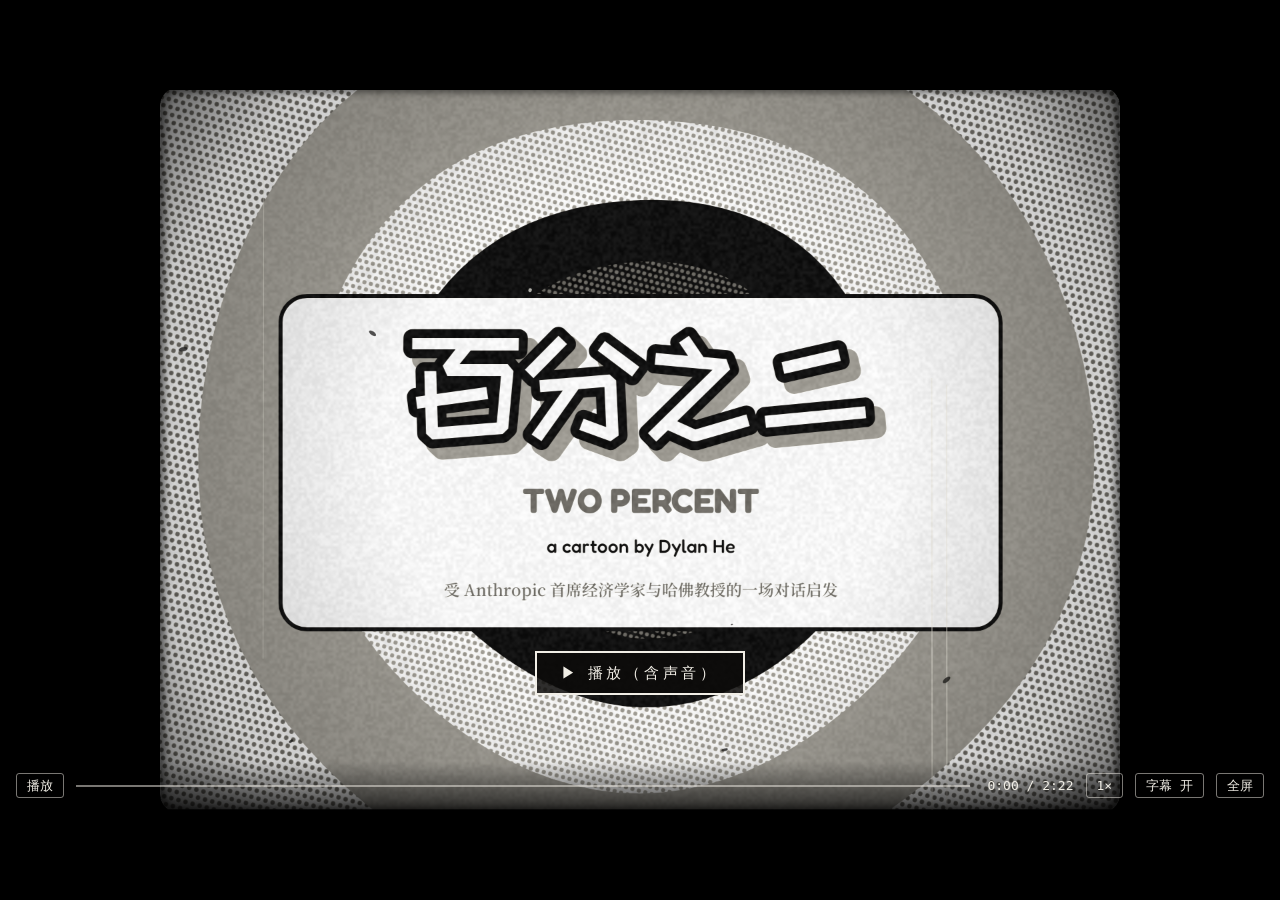
==== two-percent-v2/index.html @ e8a47649 "《百分之二》v2: larger subtitles (60px, heavy Song typeface) with multi-line wrapping for phones Co-Author" ====
<!doctype html>
<html lang="zh-CN">
<head>
<meta charset="utf-8">
<meta name="viewport" content="width=device-width, initial-scale=1">
<title>百分之二 · 初稿</title>
<link rel="preconnect" href="https://fonts.googleapis.com">
<link href="https://fonts.googleapis.com/css2?family=Fredoka:wght@500;700&family=ZCOOL+KuaiLe&family=Noto+Serif+SC:wght@600;900&display=swap" rel="stylesheet">
<style>
  :root { --ui:#F1EEE6; --ui-dim:rgba(241,238,230,.5); }
  html,body { margin:0; height:100%; background:#000; overflow:hidden; }
  body { display:flex; align-items:center; justify-content:center; font-family:"Fredoka",sans-serif; }
  #stage { position:relative; }
  canvas { display:block; width:100%; height:100%; }
  #bar { position:absolute; left:0; right:0; bottom:0; padding:12px 16px; display:flex; gap:12px; align-items:center;
         background:linear-gradient(transparent, rgba(0,0,0,.7)); color:var(--ui); font:13px/1 monospace; opacity:0; transition:opacity .3s; }
  #stage.ui #bar, #stage.paused #bar { opacity:1; }
  #bar button { background:none; border:1px solid var(--ui-dim); color:var(--ui); font:inherit; padding:5px 10px; cursor:pointer; border-radius:3px; }
  #seek { flex:1; position:relative; height:22px; cursor:pointer; }
  #seek .track { position:absolute; left:0; right:0; top:10px; height:2px; background:var(--ui-dim); }
  #seek .fill { position:absolute; left:0; top:10px; height:2px; background:var(--ui); }
  #time { min-width:92px; text-align:right; }
  #start { position:absolute; inset:0; display:flex; align-items:flex-end; justify-content:center; cursor:pointer; padding-bottom:9%; }
  #start span { color:#F1EEE6; border:2px solid #F1EEE6; padding:10px 24px; font-size:15px; letter-spacing:.25em; background:rgba(12,11,10,.85); }
  #start.hidden { display:none; }
  #src { position:absolute; left:50%; bottom:13%; transform:translateX(-50%); color:#F1EEE6; background:rgba(12,11,10,.85); border:1.5px solid #F1EEE6; padding:8px 18px; font:14px/1 monospace; letter-spacing:.1em; text-decoration:none; display:none; }
  #src.on { display:block; }
</style>
</head>
<body>
<div id="stage" class="paused">
  <canvas id="c" width="1920" height="1080"></canvas>
  <div id="start"><span>▶ 播放（含声音）</span></div>
  <a id="src" href="https://www.youtube.com/watch?v=BjT27aaM_FY" target="_blank" rel="noopener">▶ 看原访谈（YouTube）</a>
  <div id="bar">
    <button id="play">播放</button>
    <div id="seek"><div class="track"></div><div class="fill"></div></div>
    <span id="time">0:00 / 0:00</span>
    <button id="speed">1×</button>
    <button id="subs">字幕 开</button>
    <button id="fs">全屏</button>
  </div>
</div>
<script>
'use strict';
/* =====================================================================================
   《百分之二》Two Percent — 1930 年代橡皮管卡通风格 · 初稿
   出品：Dylan He

   画面、声音、字幕全部由代码实时生成（Canvas 2D + Web Audio），按时间 t 确定性绘制。
   旁白目前是字卡，配音（Eleven V3 · Brian）回来后再按真实时长对位。

   视觉：橡皮管动画的手感 + 三色套印（Dylan He 标志的蓝、橙、棕）+ 网点阴影。
   描线引擎（恒定线宽 + line boil）与水彩背景的写法改编自 lemo-opuscar：
   Copyright (c) 2026 LemoLab — MIT License (https://github.com/lemomo-ai/lemo-opuscar)
   Permission is hereby granted, free of charge, to any person obtaining a copy of this
   software ... THE SOFTWARE IS PROVIDED "AS IS", WITHOUT WARRANTY OF ANY KIND.
   故事、角色造型、配色、字卡、片名、配乐均为本片原创。
   ===================================================================================== */

/* ------------------------------ 小工具 ------------------------------ */
const TAU = Math.PI * 2, D2R = Math.PI / 180;
const clamp = (x, a = 0, b = 1) => Math.max(a, Math.min(b, x));
const lerp = (a, b, t) => a + (b - a) * t;
const seg = (t, a, b) => clamp((t - a) / (b - a));
const ss = t => { t = clamp(t); return t * t * (3 - 2 * t); };
const eio = t => { t = clamp(t); return t < .5 ? 4 * t * t * t : 1 - Math.pow(-2 * t + 2, 3) / 2; };
const eo = t => 1 - Math.pow(1 - clamp(t), 3);
const ei = t => Math.pow(clamp(t), 3);
const back = (t, s = 1.8) => { t = clamp(t) - 1; return 1 + t * t * ((s + 1) * t + s); };
const spring = (t, k = 7, z = .35) => { t = Math.max(0, t); return 1 - Math.exp(-z * k * t) * Math.cos(k * Math.sqrt(1 - z * z) * t * 1.6); };
const hash = n => { n = Math.sin(n * 127.1 + 311.7) * 43758.5453; return n - Math.floor(n); };
const vnoise = x => { const i = Math.floor(x), f = x - i, u = f * f * (3 - 2 * f); return lerp(hash(i), hash(i + 1), u); };
function mulberry(seed) { return function () { seed |= 0; seed = seed + 0x6D2B79F5 | 0; let t = Math.imul(seed ^ seed >>> 15, 1 | seed); t = t + Math.imul(t ^ t >>> 7, 61 | t) ^ t; return ((t ^ t >>> 14) >>> 0) / 4294967296; }; }
const env = (t, a, b, fi = .3, fo = .3) => Math.min(seg(t, a, a + fi), 1 - seg(t, b - fo, b));

/* 节拍：120 BPM，一拍 = 0.5 s = 12 帧；角色"拍两格"（12 fps） */
const BEAT = .5;
const q = t => Math.floor(t * 12 + 1e-6) / 12;
const breath = t => Math.cos(q(t) / BEAT * TAU);

/* 黑白为主：角色占两端（纯白、墨黑），背景用中间几级灰；只有最关键的数字用一个强调色 */
const P = { white: '#FCFBF7', paper: '#F1EEE6', pale: '#E2DFD6', light: '#C8C5BC', mid: '#9A978F', dmid: '#6B6963', dark: '#3B3A37', ink: '#0E0D0C', inkL: '#4A4844' };
const ACC = '#E2622B';
const ZH_TITLE = '"ZCOOL KuaiLe","Noto Serif SC","WenQuanYi Zen Hei",sans-serif';
const ZH_SUB = '"Noto Serif SC","WenQuanYi Zen Hei",serif';
const ZH_CARD = `900 "Noto Serif SC","WenQuanYi Zen Hei",serif`;   // 字卡：粗宋体，像民国报纸和老新闻片字卡
const LAT = '"Fredoka","Noto Serif SC",sans-serif';
// 网点（15° 网角），缓存成图案
const PATS = {};
function dotsPat(col, step = 9, r = 2.6, bg = null) {
  const key = [col, step, r, bg].join('|'); if (PATS[key]) return PATS[key];
  const c = document.createElement('canvas'); c.width = step; c.height = step * 2; const x = c.getContext('2d');
  if (bg) { x.fillStyle = bg; x.fillRect(0, 0, step, step * 2); }
  x.fillStyle = col; for (const [a, b] of [[step / 2, step / 2], [0, step * 1.5], [step, step * 1.5]]) { x.beginPath(); x.arc(a, b, r, 0, TAU); x.fill(); }
  const pt = x.createPattern(c, 'repeat'); try { pt.setTransform(new DOMMatrix().rotateSelf(15)); } catch (e) { }
  return PATS[key] = pt;
}
const MR = { x: 0, y: 0 };   // 色块相对线稿的偏移（黑白版不用）

/* ------------------------------ 描线引擎 ------------------------------ */
const W = 1920, H = 1080;
let g = null;
let BASE = [1, 0, 0, 1, 0, 0], M = [1, 0, 0, 1, 0, 0]; const MST = [];
const push = () => MST.push(M.slice());
const pop = () => { M = MST.pop(); };
function transform(a, b, c, d, e, f) { M = [M[0] * a + M[2] * b, M[1] * a + M[3] * b, M[0] * c + M[2] * d, M[1] * c + M[3] * d, M[0] * e + M[2] * f + M[4], M[1] * e + M[3] * f + M[5]]; }
function translate(x, y) { M = [M[0], M[1], M[2], M[3], M[0] * x + M[2] * y + M[4], M[1] * x + M[3] * y + M[5]]; }
function rotate(a) { const c = Math.cos(a), s = Math.sin(a); M = [M[0] * c + M[2] * s, M[1] * c + M[3] * s, -M[0] * s + M[2] * c, -M[1] * s + M[3] * c, M[4], M[5]]; }
function scale(sx, sy = sx) { M = [M[0] * sx, M[1] * sx, M[2] * sy, M[3] * sy, M[4], M[5]]; }
const tx = (x, y) => [M[0] * x + M[2] * y + M[4], M[1] * x + M[3] * y + M[5]];
const zoom = () => Math.sqrt(Math.abs(M[0] * M[3] - M[1] * M[2]));
const mirrored = () => M[0] * M[3] - M[1] * M[2] < 0;
const S = { boil: 0, amp: 1.2, sid: 0, lw: 6, lwScale: 1 };
function frameStart(t) { const fq = Math.floor(t * 12 + 1e-6); S.boil = fq % 3; S.sid = 0; M = BASE.slice(); MST.length = 0; g.setTransform(1, 0, 0, 1, 0, 0); }
function setCam(x, y, z) { BASE = [z, 0, 0, z, 960 - x * z, 540 - y * z]; M = BASE.slice(); }

function ell(cx, cy, rx, ry, n = 0, a0 = 0) {
  if (!n) n = Math.max(16, Math.min(90, Math.round((rx + ry) * zoom() * .25)));
  const p = []; for (let i = 0; i < n; i++) { const a = a0 + i / n * TAU; p.push([cx + Math.cos(a) * rx, cy + Math.sin(a) * ry]); } return p;
}
function arc(cx, cy, rx, ry, a0, a1, n = 24) { const p = []; for (let i = 0; i <= n; i++) { const a = lerp(a0, a1, i / n); p.push([cx + Math.cos(a) * rx, cy + Math.sin(a) * ry]); } return p; }
function spline(c, closed = true, k = 8) {
  const n = c.length, out = [], Pp = i => closed ? c[(i + n) % n] : c[clamp(i, 0, n - 1)];
  const m = closed ? n : n - 1;
  for (let i = 0; i < m; i++) {
    const p0 = Pp(i - 1), p1 = Pp(i), p2 = Pp(i + 1), p3 = Pp(i + 2);
    for (let j = 0; j < k; j++) {
      const t = j / k, t2 = t * t, t3 = t2 * t;
      out.push([0, 1].map(d => .5 * (2 * p1[d] + (-p0[d] + p2[d]) * t + (2 * p0[d] - 5 * p1[d] + 4 * p2[d] - p3[d]) * t2 + (-p0[d] + 3 * p1[d] - 3 * p2[d] + p3[d]) * t3)));
    }
  }
  if (!closed) out.push(c[n - 1]);
  return out;
}
function rr(x, y, w, h, r) {
  r = Math.min(r, w / 2, h / 2); const p = [];
  const c = [[x + w - r, y + r, -Math.PI / 2], [x + w - r, y + h - r, 0], [x + r, y + h - r, Math.PI / 2], [x + r, y + r, Math.PI]];
  for (const [cx, cy, a] of c) for (let i = 0; i <= 6; i++) { const b = a + i / 6 * Math.PI / 2; p.push([cx + Math.cos(b) * r, cy + Math.sin(b) * r]); }
  return p;
}
const rect = (x, y, w, h) => [[x, y], [x + w, y], [x + w, y + h], [x, y + h]];
function quad(a, c, b, n = 16) { const p = []; for (let i = 0; i <= n; i++) { const t = i / n, u = 1 - t; p.push([u * u * a[0] + 2 * u * t * c[0] + t * t * b[0], u * u * a[1] + 2 * u * t * c[1] + t * t * b[1]]); } return p; }
function noodle(a, b, bend, w0, w1 = w0) {
  const dx = b[0] - a[0], dy = b[1] - a[1], L = Math.hypot(dx, dy) || 1, nx = -dy / L, ny = dx / L;
  const c = [(a[0] + b[0]) / 2 + nx * bend, (a[1] + b[1]) / 2 + ny * bend];
  const mid = quad(a, c, b, 14), L1 = [], R1 = [];
  for (let i = 0; i < mid.length; i++) {
    const p = mid[i], qq = mid[Math.min(mid.length - 1, i + 1)], o = mid[Math.max(0, i - 1)];
    let tx_ = qq[0] - o[0], ty_ = qq[1] - o[1]; const l = Math.hypot(tx_, ty_) || 1; tx_ /= l; ty_ /= l;
    const w = lerp(w0, w1, i / (mid.length - 1)) / 2;
    L1.push([p[0] - ty_ * w, p[1] + tx_ * w]); R1.push([p[0] + ty_ * w, p[1] - tx_ * w]);
  }
  const endA = Math.atan2(mid[mid.length - 1][1] - mid[mid.length - 2][1], mid[mid.length - 1][0] - mid[mid.length - 2][0]);
  const begA = Math.atan2(mid[1][1] - mid[0][1], mid[1][0] - mid[0][0]);
  const capB = arc(b[0], b[1], w1 / 2, w1 / 2, endA + Math.PI / 2, endA - Math.PI / 2, 8);
  const capA = arc(a[0], a[1], w0 / 2, w0 / 2, begA - Math.PI / 2, begA - Math.PI * 1.5, 8);
  return [...L1, ...capB, ...R1.reverse(), ...capA];
}
function toScreen(pts, closed) {
  const s = pts.map(p => tx(p[0], p[1])), out = [], step = 7; let acc = 0;
  const n = closed ? s.length : s.length - 1;
  out.push(s[0]);
  for (let i = 0; i < n; i++) {
    const a = s[i], b = s[(i + 1) % s.length], d = Math.hypot(b[0] - a[0], b[1] - a[1]);
    let pos = step - acc;
    while (pos < d) { const u = pos / d; out.push([a[0] + (b[0] - a[0]) * u, a[1] + (b[1] - a[1]) * u]); pos += step; }
    acc = d - (pos - step);
  }
  if (!closed) out.push(s[s.length - 1]);
  return out;
}
function boilPts(s, closed, amp, seed) {
  if (amp <= 0 || s.length < 3) return s;
  const n = s.length, L = n * 7, out = new Array(n);
  for (let i = 0; i < n; i++) {
    const p = s[i], ia = closed ? s[(i - 1 + n) % n] : s[Math.max(0, i - 1)], ib = closed ? s[(i + 1) % n] : s[Math.min(n - 1, i + 1)];
    let nx = -(ib[1] - ia[1]), ny = ib[0] - ia[0]; const l = Math.hypot(nx, ny) || 1; nx /= l; ny /= l;
    const x = i * 7 / 38;
    let v = vnoise(x + seed) * 2 - 1;
    if (closed) { const w = i / n; v = lerp(v, vnoise(x - L / 38 + seed) * 2 - 1, w); }
    const v2 = vnoise(x * 2.3 + seed * 1.7 + 50) * 2 - 1;
    const d = (v * .8 + v2 * .35) * amp;
    out[i] = [p[0] + nx * d, p[1] + ny * d];
  }
  return out;
}
function pathOf(s, closed) { const Pp = new Path2D(); Pp.moveTo(s[0][0], s[0][1]); for (let i = 1; i < s.length; i++) Pp.lineTo(s[i][0], s[i][1]); if (closed) Pp.closePath(); return Pp; }
function shape(pts, o = {}) {
  const closed = o.closed !== false, id = S.sid++;
  const seed = hash(id * 1.37 + 3) * 90 + S.boil * 23.7;
  let s = toScreen(pts, closed);
  s = boilPts(s, closed, (o.boil ?? 1) * S.amp, seed);
  const Pp = pathOf(s, closed);
  g.setTransform(1, 0, 0, 1, 0, 0);
  const ga = g.globalAlpha; if (o.alpha != null) g.globalAlpha = ga * o.alpha;
  if (o.dash) g.setLineDash(o.dash);
  if (o.fill && closed) { g.save(); g.translate(MR.x, MR.y); g.fillStyle = o.fill; g.fill(Pp); g.restore(); }
  if (o.shade) { g.save(); g.clip(Pp); o.shade(); g.restore(); }
  if (o.stroke !== false && o.line !== null) outline(Pp, o.lw ?? S.lw, o.line ?? P.ink);
  if (o.dash) g.setLineDash([]);
  g.globalAlpha = ga;
  return Pp;
}
function outline(Pp, lw = S.lw, col = P.ink) { g.setTransform(1, 0, 0, 1, 0, 0); g.lineWidth = lw * S.lwScale; g.lineJoin = 'round'; g.lineCap = 'round'; g.strokeStyle = col; g.stroke(Pp); }
const fillOnly = (pts, fill, o = {}) => shape(pts, { ...o, fill, stroke: false });
const stroke = (pts, lw = S.lw, o = {}) => shape(pts, { ...o, closed: false, lw });
const dot = (x, y, r, col = P.ink) => { const [a, b] = tx(x, y); g.setTransform(1, 0, 0, 1, 0, 0); g.fillStyle = col; g.beginPath(); g.arc(a, b, Math.max(1.5, r * zoom()), 0, TAU); g.fill(); };
function fillLocal(pts, col) { const s = pts.map(p => tx(p[0], p[1])); g.setTransform(1, 0, 0, 1, 0, 0); g.fillStyle = col; g.beginPath(); g.moveTo(s[0][0], s[0][1]); for (const qq of s) g.lineTo(qq[0], qq[1]); g.closePath(); g.fill(); }
function wtext(str, x, y, { font = `600 40px ${LAT}`, fill = P.ink, align = 'center', base = 'middle', rot = 0, outlineW = 0, outlineCol = P.ink } = {}) {
  g.save(); g.setTransform(M[0], M[1], M[2], M[3], M[4], M[5]);
  g.translate(x, y); if (rot) g.rotate(rot); if (mirrored()) g.scale(-1, 1);
  g.font = font; g.textAlign = align; g.textBaseline = base;
  if (outlineW) { g.lineWidth = outlineW; g.lineJoin = 'round'; g.strokeStyle = outlineCol; g.strokeText(str, 0, 0); }
  g.fillStyle = fill; g.fillText(str, 0, 0); g.restore();
}
function ribbon(c, w0, w1 = w0, caps = true) {
  const n = c.length, L = [], R = [];
  for (let i = 0; i < n; i++) {
    const a = c[Math.max(0, i - 1)], b = c[Math.min(n - 1, i + 1)];
    let dx = b[0] - a[0], dy = b[1] - a[1]; const l = Math.hypot(dx, dy) || 1; dx /= l; dy /= l;
    const w = lerp(w0, w1, i / (n - 1)) / 2;
    L.push([c[i][0] - dy * w, c[i][1] + dx * w]); R.push([c[i][0] + dy * w, c[i][1] - dx * w]);
  }
  if (!caps) return [...L, ...R.reverse()];
  const e = c[n - 1], e2 = c[n - 2], s0 = c[0], s1 = c[1];
  const aE = Math.atan2(e[1] - e2[1], e[0] - e2[0]), aS = Math.atan2(s1[1] - s0[1], s1[0] - s0[0]);
  return [...L, ...arc(e[0], e[1], w1 / 2, w1 / 2, aE + Math.PI / 2, aE - Math.PI / 2, 6), ...R.reverse(), ...arc(s0[0], s0[1], w0 / 2, w0 / 2, aS - Math.PI / 2, aS - Math.PI * 1.5, 6)];
}
function union(list, fill, lw = S.lw) {
  const ps = list.map(pts => shape(pts, { stroke: false }));
  ps.forEach(p => outline(p, lw * 2));
  g.setTransform(1, 0, 0, 1, 0, 0); g.fillStyle = fill; ps.forEach(p => g.fill(p));
  return ps;
}

/* ------------------------------ 角色部件（本片自己的造型：圆眼、圆手、小靴子） ------------------------------ */
// 眼睛：奶白椭圆 + 圆瞳孔 + 一粒高光（不是派饼眼）
function pieEye(cx, cy, rx, ry, o = {}) {
  const type = o.type || 'open', lw = S.lw * (o.lwk ?? .8);
  if (type === 'happy') { stroke(arc(cx, cy + ry * .35, rx * .95, ry * .55, Math.PI * 1.08, Math.PI * 1.92, 14), lw * 1.25); return; }
  if (type === 'shut') { stroke(arc(cx, cy - ry * .1, rx * .9, ry * .35, Math.PI * .1, Math.PI * .9, 12), lw * 1.2); return; }
  const big = type === 'wide' ? 1.2 : 1, eR = rx * big, eY = ry * big;
  const lx = clamp(o.lx ?? 0, -1, 1), ly = clamp(o.ly ?? 0, -1, 1), pr = type === 'wide' ? .32 : .5;
  const pcx = cx + lx * eR * (1 - pr) * .9, pcy = cy + ly * eY * (1 - pr) * .85 + eY * .08;
  shape(ell(cx, cy, eR, eY), {
    fill: P.white, lw, shade: () => {
      fillLocal(ell(pcx, pcy, eR * pr, eR * pr * 1.1, 20), P.ink);
      fillLocal(ell(pcx - eR * pr * .35, pcy - eR * pr * .45, eR * pr * .3, eR * pr * .3, 10), P.white);
      if (o.lid) { const yl = cy - eY + o.lid * 2 * eY; fillLocal([[cx - eR * 1.2, cy - eY * 1.3], [cx + eR * 1.2, cy - eY * 1.3], [cx + eR * 1.2, yl], [cx - eR * 1.2, yl]], o.lidCol || P.white); }
    }
  });
  if (o.lid) { const yl = cy - eY + o.lid * 2 * eY, hw = Math.sqrt(Math.max(0, 1 - Math.pow((yl - cy) / eY, 2))) * eR; if (hw > 2) stroke([[cx - hw, yl], [cx + hw, yl]], lw * 1.05); }
}

function brow(cx, cy, w, type, side = 1) {
  const s = side, lw = S.lw * 1.15, ix = cx - s * w * .5, ox = cx + s * w * .5;
  if (type === 'up') stroke(arc(cx, cy + w * .5, w * .55, w * .4, Math.PI * 1.15, Math.PI * 1.85, 10), lw);
  else if (type === 'sad') stroke(quad([ix, cy - w * .36], [cx, cy - w * .14], [ox, cy + w * .06]), lw);
  else if (type === 'worry') stroke(quad([ix, cy - w * .3], [cx, cy - w * .2], [ox, cy + w * .02]), lw);
}
function mouth(cx, cy, w, type = 'smile', o = {}) {
  const lw = S.lw * .95, h = w * (o.open ?? .6);
  if (type === 'smile') { stroke(quad([cx - w / 2, cy - w * .08], [cx, cy + w * .32], [cx + w / 2, cy - w * .08]), lw * 1.1); stroke(arc(cx - w / 2 - 2, cy - w * .08, w * .09, w * .09, Math.PI * .6, Math.PI * 1.4, 6), lw * .8); stroke(arc(cx + w / 2 + 2, cy - w * .08, w * .09, w * .09, -Math.PI * .4, Math.PI * .4, 6), lw * .8); return; }
  if (type === 'frown') { stroke(quad([cx - w / 2, cy + w * .12], [cx, cy - w * .22], [cx + w / 2, cy + w * .12]), lw * 1.1); return; }
  if (type === 'flat') { stroke([[cx - w * .4, cy], [cx + w * .4, cy + 2]], lw * 1.1); return; }
  if (type === 'wavy') {
    const top = [], bot = []; for (let i = 0; i <= 12; i++) { const u = i / 12, x = cx - w / 2 + u * w; top.push([x, cy - h * .25 + Math.sin(u * TAU * 2) * w * .05]); bot.push([x, cy + h * .35 + Math.sin(u * TAU * 2 + 1) * w * .05]); }
    shape([...top, ...bot.reverse()], { fill: P.ink, lw }); return;
  }
  if (type === 'o') { const r = w * .22; shape(ell(cx, cy + r * .2, r, r * 1.25 * (o.open ?? 1)), { fill: P.ink, lw }); return; }
  const up = type === 'grin' ? .04 : -.02;
  const pts = [...quad([cx - w / 2, cy - w * up], [cx, cy + w * (up * .6)], [cx + w / 2, cy - w * up], 10), ...quad([cx + w / 2, cy - w * up], [cx, cy + h * 1.55], [cx - w / 2, cy - w * up], 14).slice(1)];
  shape(pts, { fill: P.ink, lw, shade: () => { fillLocal(ell(cx, cy + h * .95, w * .26, h * .42), P.dmid); if (type === 'grin') fillLocal([[cx - w / 2, cy - w * up - 20], [cx + w / 2, cy - w * up - 20], [cx + w / 2, cy + h * .18], [cx - w / 2, cy + h * .18]], P.white); } });
}
// 手：圆手（拇指 + 一团手掌，没有手指和缝线）；claw = 机器人的钳子
function glove(x, y, ang, type = 'open', k = 1, o = {}) {
  push(); translate(x, y); rotate(ang); scale(k, k * (o.flip ? -1 : 1));
  const ga = g.globalAlpha; if (o.alpha != null) g.globalAlpha = ga * o.alpha;
  if (o.claw) {
    const open = type === 'grab' ? .1 : .5;
    shape(rr(-4, -10, 20, 20, 6), { fill: P.dark, lw: S.lw * .7 });
    for (const sg of [-1, 1]) shape(ribbon(quad([12, sg * 4], [30, sg * (14 + open * 22)], [46, sg * (5 + open * 16)], 8), 10, 5), { fill: P.light, lw: S.lw * .7 });
  } else {
    const col = o.col || P.white;
    const r = type === 'fist' || type === 'grab' ? 15 : 17;
    shape(ell(20, 0, r * (type === 'point' ? .9 : 1.05), r, 22), { fill: col, lw: S.lw * .75 });
    if (type === 'point') shape(ribbon([[30, -2], [52, -6]], 10, 9), { fill: col, lw: S.lw * .7 });
    else if (type !== 'fist') shape(ribbon(quad([14, -10], [16, -22], [26, -24], 6), 10, 9), { fill: col, lw: S.lw * .7 });
    if (type === 'open' || type === 'wave') stroke(arc(22, 2, 8, 8, -.4, 1.4, 6), S.lw * .45, { boil: .4 });
  }
  g.globalAlpha = ga;
  pop();
}
// 脚：小短靴（不是大圆头鞋）
function shoe(x, y, dir = 1, k = 1, ang = 0) {
  push(); translate(x, y); rotate(ang); scale(dir * k, k);
  shape(rr(-12, -18, 38, 18, 7), { fill: P.ink, lw: S.lw * .8 });
  fillOnly(rect(-10, -14, 6, 10), P.dmid, { boil: .3 });
  pop();
}
const hose = (a, b, bend, w, col = P.ink, o = {}) => shape(noodle(a, b, bend, w, w), { fill: col, lw: S.lw * .8, ...o });
function sweat(x, y, k = 1) { shape(spline([[x, y - 16 * k], [x + 8 * k, y], [x, y + 8 * k], [x - 8 * k, y]], true, 5), { fill: P.white, lw: S.lw * .6 }); }
function qmark(x, y, k, a) { if (a <= 0) return; push(); translate(x, y); scale(k * (.7 + .3 * back(a))); wtext('?', 0, 0, { font: `700 130px ${LAT}`, fill: P.white, outlineW: 14 }); pop(); }

/* ------------------------------ 角色：小人（本片原创：圆头、一撮毛、围巾、方身子、圆手、小靴子） ------------------------------
   p: { x,y,k,dir, walk(拍数) | null, stride, armL/armR:{x,y,hand,rot,bend,front}, eyes, mouth, brows,
        hat:'cap' = 搭档（灰脑袋、白围巾）, lean, sx, sy, alpha, dash, look, hatLift(头顶那撮毛弹起) }              */
function walker(p) {
  const k = p.k || 1, d = p.dir || 1, partner = p.hat === 'cap';
  const headCol = partner ? P.light : P.white, scarf = partner ? P.white : P.dmid;
  push(); translate(p.x, p.y); scale(k * d, k); if (p.lean) rotate(p.lean); scale(p.sx || 1, p.sy || 1);
  const ga = g.globalAlpha; g.globalAlpha = ga * (p.alpha ?? 1);
  const o = p.dash ? { dash: [10, 9] } : {};
  const hipY = -70, shY = -150, headY = -212;
  let fL = { x: -16, y: 0 }, fR = { x: 16, y: 0 }, bob = 0, swing = 0;
  if (p.walk != null) {
    const a = p.walk * Math.PI, s = p.stride ?? 30;
    fL = { x: Math.sin(a) * s, y: -Math.max(0, Math.cos(a)) * 16 };
    fR = { x: -Math.sin(a) * s, y: -Math.max(0, -Math.cos(a)) * 16 };
    bob = -Math.abs(Math.cos(a)) * 9; swing = Math.sin(a);
  }
  translate(0, bob);
  if (LOOK !== 'A') { LOOKS[LOOK](p, { o, fL, fR, bob, swing, partner }); g.globalAlpha = ga; pop(); return; }
  hose([-13, hipY], [fL.x - 2, fL.y - 12 - bob], -5, 13, P.ink, o);
  hose([13, hipY], [fR.x + 2, fR.y - 12 - bob], 5, 13, P.ink, o);
  shoe(fL.x - 8, fL.y - bob, 1, 1); shoe(fR.x - 8, fR.y - bob, 1, 1);
  const arm = (A, s, front) => {
    if (!A) A = { x: s * 44 + swing * s * -22, y: -84, hand: 'open' };
    if (!!A.front !== front) return;
    const sh = [s * 30, shY + 8];
    hose(sh, [A.x, A.y], A.bend ?? s * -12, 12, P.ink, o);
    glove(A.x, A.y, A.rot ?? Math.atan2(A.y - sh[1], A.x - sh[0]), A.hand || 'open', 1, { flip: s < 0, alpha: p.alpha, col: headCol });
  };
  arm(p.armL, -1, false); arm(p.armR, 1, false);
  // 身子：一块圆角的棕色方块（像标志里的小人），网点暗面
  const sy = 1 + (p.breathe || 0) * .04;
  push(); translate(0, hipY + 6); scale(1 / sy, sy); translate(0, -(hipY + 6));
  shape(rr(-36, -166, 72, 104, 18), { fill: P.ink, ...o, shade: () => { g.save(); fillLocal(rect(14, -170, 40, 112), dotsPat(P.dmid, 7, 2.2)); g.restore(); } });
  pop();
  // 围巾
  shape(ribbon(quad([-34, -160], [0, -146], [34, -160], 8), 16, 16), { fill: scarf, lw: S.lw * .7, ...o });
  shape(ribbon([[22, -152], [30, -122], [40, -112]], 14, 10), { fill: scarf, lw: S.lw * .7, ...o });
  // 头：圆，网点暗面
  const look = p.look || 0;
  shape(ell(0, headY, 52, 50), { fill: headCol, ...o, shade: () => { fillLocal(ell(26, headY + 10, 38, 52), dotsPat(P.mid, 7, 2.3)); } });
  // 头顶一撮毛（会弹）
  const tuft = 1 + (p.hatLift || 0) / 30;
  stroke(quad([-4, headY - 48], [-12, headY - 48 - 22 * tuft], [6, headY - 50 - 30 * tuft]), S.lw * .9);
  stroke(quad([6, headY - 49], [8, headY - 49 - 18 * tuft], [20, headY - 50 - 22 * tuft]), S.lw * .9);
  const E = p.eyes || {};
  pieEye(-17 + look * 8, headY - 6, 12, 16, { ...E, lx: (E.lx ?? 0) + look * .5, lidCol: headCol });
  pieEye(17 + look * 8, headY - 6, 12, 16, { ...E, lx: (E.lx ?? 0) + look * .5, lidCol: headCol });
  if (p.brows) { brow(-17 + look * 8, headY - 30, 22, p.brows, -1); brow(17 + look * 8, headY - 30, 22, p.brows, 1); }
  fillOnly(ell(-34 + look * 8, headY + 18, 10, 6), P.pale, { boil: .3 }); fillOnly(ell(34 + look * 8, headY + 18, 10, 6), P.pale, { boil: .3 });
  const Mo = p.mouth || { type: 'smile' };
  mouth(look * 10, headY + 26, Mo.w || 28, Mo.type, Mo);
  if (p.sweat) for (const [sx, sy2] of p.sweat) sweat(sx, headY + sy2);
  arm(p.armL, -1, true); arm(p.armR, 1, true);
  g.globalAlpha = ga;
  pop();
}

/* ------------------------------ 样张：另外三种主角造型 ------------------------------ */
const LOOK = new URLSearchParams(location.search).get('look') || 'C';   // 定稿：C 铅笔头
function hoseLegs(c, hx, hy) {
  const { o, fL, fR, bob } = c;
  hose([-hx, hy], [fL.x - 2, fL.y - 12 - bob], -5, 13, P.ink, o); hose([hx, hy], [fR.x + 2, fR.y - 12 - bob], 5, 13, P.ink, o);
  shoe(fL.x - 8, fL.y - bob, 1, 1); shoe(fR.x - 8, fR.y - bob, 1, 1);
}
function hoseArm(p, c, A, s, front, sh, handCol, def) {
  if (!A) A = def(s); if (!!A.front !== front) return;
  hose(sh, [A.x, A.y], A.bend ?? s * -12, 12, P.ink, c.o);
  glove(A.x, A.y, A.rot ?? Math.atan2(A.y - sh[1], A.x - sh[0]), A.hand || 'open', 1, { flip: s < 0, alpha: p.alpha, col: handCol });
}
function face(p, cx, cy, k = 1, lidCol = P.white) {
  const E = p.eyes || {}, look = p.look || 0;
  pieEye(cx - 17 * k + look * 8, cy, 12 * k, 16 * k, { ...E, lx: (E.lx ?? 0) + look * .5, lidCol });
  pieEye(cx + 17 * k + look * 8, cy, 12 * k, 16 * k, { ...E, lx: (E.lx ?? 0) + look * .5, lidCol });
  if (p.brows) { brow(cx - 17 * k, cy - 24 * k, 22 * k, p.brows, -1); brow(cx + 17 * k, cy - 24 * k, 22 * k, p.brows, 1); }
  const Mo = p.mouth || { type: 'smile' };
  mouth(cx + look * 10, cy + 32 * k, (Mo.w || 28) * k, Mo.type, Mo);
}
const LOOKS = {
  // B：硬币先生（搭档是一枚方孔铜钱）
  B(p, c) {
    const cy = -150, Rr = 74, col = c.partner ? P.light : P.white, sw = c.swing;
    hoseLegs(c, 22, cy + 62);
    const def = s => ({ x: s * (Rr + 30) + sw * s * -20, y: cy + 74, hand: 'open' });
    const arms = front => { hoseArm(p, c, p.armL, -1, front, [-(Rr - 8), cy + 10], col, def); hoseArm(p, c, p.armR, 1, front, [Rr - 8, cy + 10], col, def); };
    arms(false);
    shape(ell(0, cy, Rr, Rr), { fill: col, ...c.o, shade: () => fillLocal(ell(40, cy + 14, 52, 80), dotsPat(P.mid, 7, 2.3)) });
    for (let i = 0; i < 40; i++) { const a = i / 40 * TAU; stroke([[Math.cos(a) * (Rr - 2), cy + Math.sin(a) * (Rr - 2)], [Math.cos(a) * (Rr - 10), cy + Math.sin(a) * (Rr - 10)]], 2.4, { boil: .3 }); }
    stroke(ell(0, cy, Rr - 16, Rr - 16), S.lw * .45, { closed: true });
    if (c.partner) shape(rr(-12, cy - 52, 24, 24, 3), { fill: P.dmid, lw: S.lw * .6 });
    else { for (let i = 0; i < 5; i++) { const a = -Math.PI / 2 + i / 5 * TAU; dot(Math.cos(a) * 44, cy - 6 + Math.sin(a) * 44 * .2 - 40, 3, P.dmid); } }
    face(p, 0, cy - 2, 1, col);
    arms(true);
  },
  // C：铅笔头（人是会写字的铅笔，AI 是那支钢笔）
  C(p, c) {
    const col = c.partner ? P.light : P.white, sw = c.swing;
    hoseLegs(c, 16, -64);
    const def = s => ({ x: s * 62 + sw * s * -20, y: -96, hand: 'open' });
    const arms = front => { hoseArm(p, c, p.armL, -1, front, [-30, -170], col, def); hoseArm(p, c, p.armR, 1, front, [30, -170], col, def); };
    arms(false);
    shape(rr(-34, -96, 68, 34, 10), { fill: P.pale, ...c.o });                       // 橡皮
    shape(rr(-36, -112, 72, 20, 3), { fill: P.dmid, lw: S.lw * .7, ...c.o });       // 铁箍
    stroke([[-34, -102], [34, -102]], 2, { line: P.light, boil: .2 });
    shape(rect(-34, -252, 68, 142), { fill: col, ...c.o, shade: () => { fillLocal(rect(12, -260, 30, 160), dotsPat(P.mid, 7, 2.3)); } });
    stroke([[-11, -250], [-11, -114]], 2.2, { boil: .3 }); stroke([[12, -250], [12, -114]], 2.2, { boil: .3 });
    const cone = [[-34, -252], [-22, -258], [-11, -252], [0, -258], [12, -252], [24, -258], [34, -252], [0, -320]];
    shape(cone, { fill: P.pale, ...c.o, shade: () => fillLocal([[0, -320], [34, -252], [8, -252]], dotsPat(P.mid, 7, 2.3)) });
    shape([[-9, -302], [9, -302], [0, -320]], { fill: P.ink, lw: S.lw * .6 });
    face(p, 0, -206, .95, col);
    arms(true);
  },
  // D：纸偶（关节是两脚钉，四肢是硬纸片，不是橡皮管）
  D(p, c) {
    const col = c.partner ? P.light : P.white, sw = c.swing;
    const piece = (pts, fill) => { g.save(); g.globalAlpha *= .2; fillOnly(pts.map(([x, y]) => [x + 7, y + 7]), P.ink, { boil: 0 }); g.restore(); shape(pts, { fill, lw: S.lw * .75, ...c.o }); };
    const pin = (x, y) => { shape(ell(x, y, 6, 6), { fill: P.light, lw: 2.5 }); dot(x, y, 2); };
    const limb = (px, py, ang, len, w, fill, foot) => {
      push(); translate(px, py); rotate(ang);
      piece(rr(-w / 2, -w / 2, w, len + w / 2, w / 2), fill);
      if (foot) piece(rr(-w / 2 - 4, len - 6, w + 22, 16, 7), P.ink); else piece(ell(0, len + 8, 15, 15), col);
      pin(0, 0); pop();
    };
    const aim = (A, sx, sy, dflt) => A ? Math.atan2(A.x - sx, -(A.y - sy)) * -1 + Math.PI : dflt;
    const legA = c.fL.x / 120, legB = c.fR.x / 120;
    limb(-16, -76, legA, 70, 20, col, true); limb(16, -76, legB, 70, 20, col, true);
    const armAng = (A, s) => A ? Math.atan2(A.y - (-160), A.x - s * 36) - Math.PI / 2 : s * -(.28 + sw * .25);
    if (!(p.armL && p.armL.front)) limb(-36, -160, armAng(p.armL, -1), 76, 18, col, false);
    piece([[-40, -172], [40, -172], [32, -66], [-32, -66]], P.ink);
    piece([[-40, -172], [40, -172], [36, -150], [-36, -150]], col);
    piece(ell(0, -222, 48, 46), col);
    // 纸剪的头发
    piece([[-30, -260], [-18, -284], [-6, -264], [6, -290], [18, -264], [30, -282], [34, -256]], P.dmid);
    // 剪纸的脸：实心眼睛
    const look = p.look || 0, E = p.eyes || {};
    if (E.type === 'shut' || E.type === 'happy') { stroke(arc(-16, -224, 9, 6, Math.PI * 1.1, Math.PI * 1.9, 8), 4); stroke(arc(16, -224, 9, 6, Math.PI * 1.1, Math.PI * 1.9, 8), 4); }
    else { const k = E.type === 'wide' ? 1.3 : 1; fillOnly(ell(-16 + look * 8, -226, 7 * k, 10 * k), P.ink, { boil: .2 }); fillOnly(ell(16 + look * 8, -226, 7 * k, 10 * k), P.ink, { boil: .2 }); }
    const Mo = p.mouth || { type: 'smile' };
    mouth(look * 8, -200, (Mo.w || 26), Mo.type, Mo);
    pin(0, -172);
    if (p.armR && !p.armR.front) limb(36, -160, armAng(p.armR, 1), 76, 18, col, false);
    else limb(36, -160, armAng(p.armR, 1), 76, 18, col, false);
    if (p.armL && p.armL.front) limb(-36, -160, armAng(p.armL, -1), 76, 18, col, false);
  },
};
function SHOT_SAMPLE(t) {
  const cx = 1500, cam = { x: cx, y: roadY(cx) - 200, z: 1.15 };
  world(cam, t);
  milestone(1680, '2%', 1, 0);
  walker({ x: 1290, y: roadY(1290), t, mouth: { type: 'grin' }, armR: { x: 70, y: -270, hand: 'wave', rot: -1.4 } });
  walker({ x: 1470, y: roadY(1470), t, hat: 'cap', look: -.4, mouth: { type: 'smile' } });
  robot({ x: 1900, y: roadY(1900), t: 3, k: .95, eyes: { lx: -.6 }, armL: { x: -90, y: -170, hand: 'open' } });
}

/* ------------------------------ 角色：机器人（AI）：网点胶囊身子、独眼、钳子手 ------------------------------ */
function robot(p) {
  const k = p.k || 1;
  push(); translate(p.x, p.y); scale(k * (p.dir || 1), k); if (p.lean) rotate(p.lean); scale(p.sx || 1, p.sy || 1);
  const br = p.breathe || 0;
  if ((p.legs ?? 1) > 0) { hose([-22, -50], [-24, -10], -4, 12, P.dark); hose([22, -50], [24, -10], 4, 12, P.dark); shoe(-34, 0, 1, .9); shoe(14, 0, 1, .9); }
  if (p.flame) {
    for (const s of [-1, 1]) {
      const f = p.flame, fl = 60 + 30 * Math.sin(p.t * 40 + s);
      shape(spline([[s * 24 - 16, -4], [s * 24, fl * f], [s * 24 + 16, -4], [s * 24, 10]], true, 6), { fill: P.white, lw: S.lw * .8 });
      shape(spline([[s * 24 - 8, 0], [s * 24, fl * f * .55], [s * 24 + 8, 0]], true, 5), { fill: P.light, lw: S.lw * .5 });
    }
  }
  const arm = (A, s) => {
    if (!A) A = { x: s * 80, y: -80, hand: 'open' };
    const sh = [s * 52, -118];
    hose(sh, [A.x, A.y], A.bend ?? s * -14, 11, P.dark);
    glove(A.x, A.y, A.rot ?? Math.atan2(A.y - sh[1], A.x - sh[0]), A.hand || 'open', .9, { flip: s < 0, claw: true });
  };
  if (!p.armsFront) { arm(p.armL, -1); arm(p.armR, 1); }
  push(); translate(0, -50); scale(1 - br * .03, 1 + br * .04); translate(0, 50);
  // 身子：胶囊
  shape(rr(-58, -176, 116, 128, 46), { fill: dotsPat(P.dmid, 8, 3.1, P.light), shade: () => fillLocal(rect(28, -190, 40, 150), P.dmid) });
  // 胸口的表盘
  shape(ell(0, -110, 24, 24), { fill: P.white, lw: S.lw * .7 });
  push(); translate(0, -110); rotate(Math.sin((p.t || 0) * 2.3) * 1.2 - .5); stroke([[0, 0], [0, -17]], 4, { line: P.ink, boil: 0 }); pop(); dot(0, -110, 4);
  // 头：圆顶 + 独眼
  const hy = -176;
  stroke([[0, hy - 70], [0, hy - 98]], S.lw * .9);
  shape(ell(0, hy - 104, 12, 12), { fill: P.white });
  shape(ell(0, hy - 34, 54, 44), { fill: P.dmid, shade: () => fillLocal(ell(30, hy - 24, 30, 46), P.dark) });
  const E = p.eyes || {};
  pieEye(0, hy - 40, 22, 22, { ...E, lidCol: P.dmid });
  const Mo = p.mouth || { type: 'grille' };
  if (Mo.type === 'grille') { for (let i = 0; i < 4; i++) dot(-15 + i * 10, hy - 8, 3.2, P.white); }
  else mouth(0, hy - 10, 26, Mo.type, Mo);
  pop();
  if (p.sweat) for (const [sx, sy2] of p.sweat) sweat(sx, hy + sy2);
  if (p.armsFront) { arm(p.armL, -1); arm(p.armR, 1); }
  pop();
}

/* ------------------------------ 道具 ------------------------------ */
// 自来水笔：nib 尖在 (x,y)，ang 为笔杆方向（从笔尖指向笔尾）
function pen(x, y, ang, k = 1) {
  push(); translate(x, y); rotate(ang); scale(k);
  // 笔尖（钢笔尖）
  shape(spline([[0, 0], [60, -26], [120, -34], [120, 34], [60, 26]], true, 6), { fill: P.white, shade: () => { fillLocal([[0, 0], [130, 0], [130, 40], [60, 30]], dotsPat(P.dmid, 7, 2.2)); } });
  stroke([[4, 0], [78, 0]], S.lw * .7); dot(80, 0, 6);
  // 握位 + 笔杆
  shape(rr(112, -42, 120, 84, 18), { fill: P.dark });
  shape(rr(226, -50, 620, 100, 40), { fill: P.ink, shade: () => { fillLocal(rect(226, -40, 620, 14), P.dmid); } });
  shape(rr(300, -54, 34, 108, 6), { fill: P.mid });
  shape(rr(640, -54, 34, 108, 6), { fill: P.mid });
  // 笔夹
  shape(rr(540, -76, 260, 22, 10), { fill: P.mid });
  pop();
}
// 路
const SLOPE = .085, ROAD_END = 6800;
const roadY = x => 860 - SLOPE * x;
function road(x0, x1, drawnTo = 1e9) {
  x1 = Math.min(x1, drawnTo); if (x1 <= x0) return;
  const top = [], n = 24;
  for (let i = 0; i <= n; i++) { const x = lerp(x0, x1, i / n); top.push([x, roadY(x)]); }
  // 地面
  fillOnly([...top, [x1, roadY(x1) + 2400], [x0, roadY(x0) + 2400]], dotsPat(P.mid, 10, 3, P.pale), { boil: 0 });
  // 路面
  const bot = top.map(([x, y]) => [x, y + 46]).reverse();
  shape([...top, ...bot], { fill: P.white, boil: .3, lw: S.lw * .9 });
  for (let x = Math.ceil(x0 / 140) * 140; x < x1 - 40; x += 140) fillOnly(rect(x, roadY(x) + 20, 50, 6), P.light, { boil: .3 });
  // 草丛
  for (let x = Math.ceil(x0 / 90) * 90; x < x1; x += 90) { const y = roadY(x) + 46, h = 10 + hash(x) * 14; stroke([[x - 6, y + 4], [x, y + 4 + h], [x + 7, y + 4]], S.lw * .55, { line: P.ink, boil: .5 }); }
}
// 里程碑（路边小石碑）
function milestone(x, label, a = 1, br = 0) {
  if (a <= 0) return;
  const y = roadY(x) + 4;
  push(); translate(x, y); scale(1 - br * .04, 1 + br * .05);
  const ga = g.globalAlpha; g.globalAlpha = ga * a;
  shape(spline([[-58, 0], [-58, -120], [-40, -160], [40, -160], [58, -120], [58, 0]], true, 6), { fill: P.white, shade: () => fillLocal(rect(30, -170, 40, 180), dotsPat(P.dmid, 7, 2.2)) });
  wtext(label, 0, -84, { font: `700 ${label.length > 3 ? 44 : 56}px ${LAT}`, fill: ACC, outlineW: 6 });
  g.globalAlpha = ga;
  pop();
}
// 路灯（电）
function lamp(x, on, br, t) {
  const y = roadY(x) + 6;
  push(); translate(x, y);
  stroke([[0, 0], [0, -330]], 12);
  shape(rr(-30, -14, 60, 18, 6), { fill: P.dark });
  push(); translate(0, -330); scale(1 + br * .05, 1 - br * .04);
  if (on > 0) { g.save(); g.globalAlpha *= on * .35; fillOnly(ell(0, 20, 150, 120), P.white, { boil: 0 }); g.restore(); }
  shape(spline([[-46, 0], [-30, -50], [30, -50], [46, 0]], true, 6), { fill: P.dark });
  shape(ell(0, 14, 34, 30), { fill: on > .5 ? P.white : P.pale });
  pieEye(-12, 10, 7, 10, { type: on > .5 ? 'open' : 'shut' }); pieEye(12, 10, 7, 10, { type: on > .5 ? 'open' : 'shut' });
  pop(); pop();
}
// 老爷车（汽车）
function car(x, t, br) {
  const y = roadY(x) + 4;
  push(); translate(x, y); rotate(-Math.atan(SLOPE)); translate(0, -6 + Math.abs(Math.sin(t * 14)) * -5);
  scale(1 + br * .03, 1 - br * .03);
  shape(rr(-140, -120, 170, 90, 16), { fill: P.ink });
  shape(rr(-120, -112, 120, 50, 10), { fill: P.pale });
  shape(rr(20, -86, 120, 56, 16), { fill: P.white, shade: () => fillLocal(rect(20, -50, 140, 30), P.light) });
  pieEye(56, -64, 12, 15, { lx: -.8 }); pieEye(98, -64, 12, 15, { lx: -.8 });
  mouth(84, -42, 30, 'grin');
  for (const wx of [-90, 90]) { push(); translate(wx, -20); rotate(-t * 14); shape(ell(0, 0, 30, 30), { fill: P.ink }); shape(ell(0, 0, 12, 12), { fill: P.light }); stroke([[-24, 0], [24, 0]], 3, { line: P.light, boil: 0 }); pop(); }
  // 喇叭
  shape([[-150, -100], [-180, -120], [-180, -80]], { fill: P.light });
  pop();
}
// 电脑柜（电脑）：两只磁带盘当眼睛
function computer(x, br, t, a = 1) {
  if (a <= 0) return;
  const y = roadY(x) + 4;
  push(); translate(x, y); scale((1 - br * .04) * back(a), (1 + br * .05) * back(a));
  shape(rr(-90, -300, 180, 300, 10), { fill: P.light, shade: () => fillLocal(rect(50, -310, 50, 320), P.dmid) });
  for (const ex of [-40, 40]) { push(); translate(ex, -230); shape(ell(0, 0, 32, 32), { fill: P.white }); rotate(t * (ex > 0 ? 3 : -3)); for (let i = 0; i < 3; i++) { rotate(TAU / 3); dot(0, -16, 6); } dot(0, 0, 8); pop(); }
  for (let i = 0; i < 6; i++) dot(-60 + i * 24, -150, 7, Math.floor(t * 6 + i * 3) % 4 === 0 ? P.white : P.dark);
  shape(rr(-60, -120, 120, 70, 6), { fill: P.dark });
  mouth(0, -84, 50, 'smile');
  pop();
}
// 台式电话 + 蛛网电线（互联网）
function phone(x, br, t, a = 1) {
  if (a <= 0) return;
  const y = roadY(x) + 4;
  push(); translate(x, y);
  // 电线网
  g.save(); g.globalAlpha *= a;
  for (let i = 0; i < 9; i++) { const an = -Math.PI * .1 - i / 8 * Math.PI * .8, L = 260 + 80 * hash(i) * back(a); stroke(quad([0, -200], [Math.cos(an) * L * .5, -200 + Math.sin(an) * L * .3], [Math.cos(an) * L, -200 + Math.sin(an) * L]), 3, { line: P.dark, boil: .6 }); }
  for (let r = 1; r < 4; r++) { const pts = []; for (let i = 0; i < 9; i++) { const an = -Math.PI * .1 - i / 8 * Math.PI * .8, L = r * 80; pts.push([Math.cos(an) * L, -200 + Math.sin(an) * L]); } stroke(pts, 2.5, { line: P.dark, boil: .6 }); }
  g.restore();
  push(); scale((1 - br * .05) * back(a), (1 + br * .05) * back(a));
  shape(ell(0, -10, 50, 14), { fill: P.ink });
  stroke([[0, -10], [0, -180]], 16);
  shape(spline([[-26, -170], [-30, -220], [0, -236], [30, -220], [26, -170]], true, 6), { fill: P.ink });
  shape(ell(0, -206, 20, 16), { fill: P.white }); pieEye(-7, -208, 5, 7); pieEye(7, -208, 5, 7);
  pop(); pop();
}
// 水平仪
function level(x, y, a) {
  if (a <= 0) return;
  push(); translate(x, y); rotate(-Math.atan(SLOPE)); scale(back(a));
  shape(rr(-120, -34, 240, 34, 6), { fill: P.light });
  shape(rr(-30, -28, 60, 22, 10), { fill: P.white });
  shape(ell(0, -17, 10, 7), { fill: P.mid, lw: S.lw * .5 });
  stroke([[-14, -28], [-14, -6]], 2); stroke([[14, -28], [14, -6]], 2);
  pop();
}
// 报纸
function newspaper(x, y, rot, k, headline) {
  push(); translate(x, y); rotate(rot); scale(k);
  shape([[-170, -120], [170, -110], [175, 120], [-165, 115]], { fill: P.white, shade: () => fillLocal(rect(-180, 0, 400, 3), P.light) });
  wtext('每 日 新 闻', 0, -88, { font: '600 26px "Noto Serif SC",serif' });
  stroke([[-150, -66], [150, -62]], 3, { boil: 0 });
  wtext(headline[0], 0, -18, { font: `900 54px ${ZH_SUB}`, fill: ACC });
  wtext(headline[1], 0, 34, { font: `600 26px ${ZH_SUB}`, fill: P.dmid });
  for (let i = 0; i < 4; i++) fillOnly(rect(-150 + (i % 2) * 160, 64 + Math.floor(i / 2) * 18, 140, 6), P.light, { boil: .2 });
  pop();
}
// 沙漏：底在 (x,y)；top/bot = 沙量 0..1
function hourglass(p) {
  const { x, y } = p, k = p.k || 1, br = p.breathe || 0;
  push(); translate(x, y); scale(k * (1 - br * .02), k * (1 + br * .025));
  const Hh = 640, nk = -Hh / 2, bw = 190, nw = 16;
  const bulb = (y0, y1) => { const dir = Math.sign(y1 - y0); return spline([[-nw, y1], [-bw * .7, lerp(y0, y1, .55)], [-bw, y0 + dir * 60], [-bw * .82, y0 + dir * 8], [bw * .82, y0 + dir * 8], [bw, y0 + dir * 60], [bw * .7, lerp(y0, y1, .55)], [nw, y1]], true, 8); };
  const top = bulb(-Hh + 40, nk), bot = bulb(-40, nk);
  // 柱子（身后）
  for (const s of [-1, 1]) shape(rr(s * 222 - 12, -Hh + 30, 24, Hh - 60, 8), { fill: P.inkL });
  // 上泡
  shape(top, { fill: P.white, shade: () => {
    const lvl = lerp(nk, -Hh + 60, p.top);
    if (p.top > 0) fillLocal([[-300, lvl], [300, lvl], [300, nk + 20], [-300, nk + 20]], P.mid);
    if (p.top > .98) fillLocal(ell(0, -Hh + 50, 170, 50), P.mid);
    fillLocal(rect(-bw * .6, -Hh + 70, 18, 160), P.light);
  } });
  // 下泡
  shape(bot, { fill: P.white, shade: () => {
    const hgt = p.bot * 200;
    if (p.bot > 0) fillLocal(spline([[-200, -40], [-120, -40 - hgt * .4], [0, -40 - hgt], [120, -40 - hgt * .4], [200, -40]], false, 8).concat([[200, 20], [-200, 20]]), P.mid);
    fillLocal(rect(-bw * .6, -230, 18, 120), P.light);
  } });
  // 细流：一粒一粒
  for (let i = 0; i < 6; i++) { const u = ((p.t || 0) * 1.2 + i / 6) % 1; dot(Math.sin(i * 3) * 2, nk + u * (280 - p.bot * 200 * .9), 5, P.mid); }
  // 上下木板
  shape(rr(-250, -Hh - 6, 500, 46, 12), { fill: P.ink });
  shape(rr(-250, -40, 500, 46, 12), { fill: P.ink });
  // 脸（在下泡上）
  const E = p.eyes || {};
  pieEye(-50, -170, 20, 26, { lidCol: P.white, ...E }); pieEye(50, -170, 20, 26, { lidCol: P.white, ...E });
  if (p.brows) { brow(-50, -214, 34, p.brows, -1); brow(50, -214, 34, p.brows, 1); }
  mouth(0, -110, 60, (p.mouth || {}).type || 'flat', p.mouth || {});
  if (p.cheeks) { shape(ell(-110, -130, 22 * p.cheeks, 16 * p.cheeks), { fill: P.pale, lw: S.lw * .5 }); shape(ell(110, -130, 22 * p.cheeks, 16 * p.cheeks), { fill: P.pale, lw: S.lw * .5 }); }
  pop();
}
// 吊牌
function hangSign(x, y, text, a, swing) {
  if (a <= 0) return;
  push(); translate(x, y - (1 - eo(a)) * 600); rotate(swing);
  stroke([[-70, -200], [-70, -40]], 3); stroke([[70, -200], [70, -40]], 3);
  shape(rr(-150, -50, 300, 100, 14), { fill: P.white });
  wtext(text, 0, 2, { font: `900 46px ${ZH_SUB}`, fill: ACC });
  pop();
}
// 木头：从 a 端到 b 端（世界坐标）
function log(a, b, r = 26) {
  const ang = Math.atan2(b[1] - a[1], b[0] - a[0]), L = Math.hypot(b[0] - a[0], b[1] - a[1]);
  push(); translate(a[0], a[1]); rotate(ang);
  shape(rr(0, -r, L, r * 2, r), { fill: P.pale, shade: () => { fillLocal(rect(0, r * .2, L, r), dotsPat(P.mid, 7, 2.6)); for (let i = 1; i < 6; i++) fillLocal(rect(L * i / 6, -r * .6, 40, 4), P.inkL); } });
  shape(ell(L - 4, 0, r * .55, r - 2), { fill: P.white, lw: S.lw * .7 }); stroke(ell(L - 4, 0, r * .25, r * .5), 2.5);
  pop();
}
// 实验室小景（沙漏瓶颈里的"快不了的事"）
function tinyLab(t, cx, cy) {
  // 跑轮小白鼠
  push(); translate(cx - 120, cy);
  shape(ell(0, 0, 60, 60), { fill: P.pale }); push(); rotate(t * 3); for (let i = 0; i < 8; i++) { rotate(TAU / 8); stroke([[0, 0], [0, -58]], 2.5, { boil: 0 }); } pop();
  push(); translate(0, 34 + Math.abs(Math.sin(t * 12)) * -4);
  shape(spline([[-26, 0], [-18, -18], [10, -20], [26, -6], [20, 4]], true, 6), { fill: P.white });
  shape(ell(14, -22, 7, 9), { fill: P.light, lw: 3 }); dot(20, -10, 3); stroke(quad([-26, -2], [-46, -16], [-40, 6]), 3);
  pop(); pop();
  // 试管架
  push(); translate(cx + 30, cy + 50);
  shape(rr(-70, -10, 140, 20, 4), { fill: P.dark });
  for (let i = 0; i < 4; i++) { const xx = -48 + i * 32; shape(rr(xx - 10, -90, 20, 84, 10), { fill: P.white }); fillLocal(rect(xx - 10, -40 + Math.sin(t * 4 + i) * 6, 20, 40), P.mid); const bu = (t * 1.5 + i * .3) % 1; dot(xx, -40 - bu * 50, 3 + bu * 2, P.white); }
  pop();
  // 日历：一期 二期 三期
  push(); translate(cx + 150, cy - 10);
  shape(rr(-50, -60, 100, 120, 8), { fill: P.white });
  fillOnly(rect(-50, -60, 100, 30), P.ink, { boil: .2 });
  const ph = Math.floor(t / 1.6) % 3;
  wtext(['一期', '二期', '三期'][ph], 0, 16, { font: `900 34px ${ZH_SUB}` });
  pop();
}
// 同心圆环（取自 Dylan He 的标志）：片名卡 / 片尾的底
function sunburst(gg, t, cx, cy) {
  gg.save(); gg.fillStyle = P.paper; gg.fillRect(0, 0, W, H); gg.translate(cx, cy);
  const fills = [P.dmid, dotsPat(P.dmid, 11, 3.4, P.white), P.mid, dotsPat(P.mid, 10, 3.2, P.white), P.ink, dotsPat(P.dmid, 9, 3, P.ink), P.white];
  for (let i = 0; i < fills.length; i++) {
    const r = 1250 * Math.pow(.74, i) * (1 + .02 * Math.sin(t * 2 - i));
    gg.beginPath(); for (let j = 0; j <= 96; j++) { const a = j / 96 * TAU, rr2 = r * (1 + .014 * Math.sin(3 * a + t * .6 + i) + .008 * Math.sin(5 * a - t * .4)); j ? gg.lineTo(Math.cos(a) * rr2, Math.sin(a) * rr2) : gg.moveTo(Math.cos(a) * rr2, Math.sin(a) * rr2); }
    gg.closePath(); gg.fillStyle = fills[i]; gg.fill();
  }
  gg.restore();
}
// 胖字片名
function fatTitle(gg, text, cx, cy, size, { font = ZH_TITLE, bounce = null, face = P.white, track = 0 } = {}) {
  gg.save();
  gg.font = `${size}px ${font}`; gg.textBaseline = 'alphabetic'; gg.textAlign = 'left'; gg.lineJoin = 'round';
  const ws = [...text].map(c => gg.measureText(c).width + track), total = ws.reduce((a, b) => a + b, 0) - track;
  let x = cx - total / 2;
  const glyphs = [...text].map((c, i) => { const o = { c, x, dy: bounce ? bounce(i) : 0 }; x += ws[i]; return o; });
  const base = cy + size * .35;
  for (const L of glyphs) { gg.fillStyle = P.mid; gg.strokeStyle = P.mid; gg.lineWidth = size * .16; gg.strokeText(L.c, L.x + size * .08, base + L.dy + size * .08); gg.fillText(L.c, L.x + size * .08, base + L.dy + size * .08); }
  for (const L of glyphs) { gg.strokeStyle = P.ink; gg.lineWidth = size * .14; gg.strokeText(L.c, L.x, base + L.dy); }
  for (const L of glyphs) { gg.fillStyle = face; gg.fillText(L.c, L.x, base + L.dy); }
  gg.restore();
}
// 字卡：一条撕边的纸胶带标签；太长就按标点断成两行（宽度不超出片门）
function wrapZH(gg, text, maxW) {
  // 逐字排，超宽时优先退回到本行后半段最近的标点处断开
  const chars = [...text], lines = []; let cur = [];
  for (const ch of chars) {
    cur.push(ch);
    if (gg.measureText(cur.join('')).width > maxW) {
      let k = -1;
      for (let i = cur.length - 2; i >= cur.length * .45; i--) if ('，。！？：；、—'.includes(cur[i])) { k = i; break; }
      if (k < 0) k = cur.length - 2;
      lines.push(cur.slice(0, k + 1).join('')); cur = cur.slice(k + 1);
    }
  }
  if (cur.length) lines.push(cur.join(''));
  // 行首不留破折号
  return lines.map(l => l.replace(/^[—]+/, '')).filter(Boolean);
}
function subPlate(gg, text, cx, cy, size = 40) {
  gg.save(); gg.setTransform(1, 0, 0, 1, 0, 0);
  gg.font = ZH_CARD.replace("900 ", `900 ${size}px `); gg.textAlign = 'center'; gg.textBaseline = 'middle';
  const lines = wrapZH(gg, text, 1240), lh = size * 1.28;
  const tw = Math.max(...lines.map(l => gg.measureText(l).width)), w = tw + size * 1.6, h = size * .75 + lh * lines.length;
  if (cy + h / 2 > 1060) cy = 1060 - h / 2;
  if (cy - h / 2 < 20) cy = 20 + h / 2;
  gg.translate(cx, cy); gg.rotate(-.008);
  const edge = (x0, s) => { const pts = []; for (let i = 0; i <= 10; i++) pts.push([x0 + s * (hash(i * 7.3 + x0) * 7), -h / 2 + i * h / 10]); return pts; };
  const L = edge(-w / 2, -1), Rr = edge(w / 2, 1).reverse();
  const path = () => { gg.beginPath(); gg.moveTo(L[0][0], L[0][1]); for (const [a, b] of [...L.slice(1), ...Rr]) gg.lineTo(a, b); gg.closePath(); };
  gg.save(); gg.translate(5, 6); path(); gg.fillStyle = 'rgba(14,13,12,.3)'; gg.fill(); gg.restore();
  path(); gg.fillStyle = P.white; gg.fill(); gg.strokeStyle = 'rgba(14,13,12,.35)'; gg.lineWidth = 1.5; gg.stroke();
  gg.save(); gg.translate(-w / 2 + 8, -h / 2 + 2); gg.rotate(-.5); gg.fillStyle = 'rgba(155,151,143,.85)'; gg.fillRect(-26, -10, 52, 20); gg.restore();
  gg.fillStyle = P.ink; lines.forEach((ln, i) => gg.fillText(ln, 0, (i - (lines.length - 1) / 2) * lh + size * .04));
  gg.restore();
}

/* ------------------------------ 水彩背景（缓存） ------------------------------ */
function wash(pts, col, o = {}) {
  const Pth = shape(pts, { fill: col, stroke: false, boil: 0 });
  const rnd = mulberry(o.seed ?? 7);
  g.save(); g.setTransform(1, 0, 0, 1, 0, 0); g.clip(Pth);
  const bb = pts.map(p => tx(p[0], p[1])), xs = bb.map(p => p[0]), ys = bb.map(p => p[1]);
  const x0 = Math.min(...xs), x1 = Math.max(...xs), y0 = Math.min(...ys), y1 = Math.max(...ys);
  const n = Math.min(140, Math.max(8, ((x1 - x0) * (y1 - y0)) / 9000 | 0));
  g.filter = 'blur(10px)';
  for (let i = 0; i < n; i++) { const r = 20 + rnd() * 90; g.fillStyle = rnd() > .5 ? `rgba(30,28,25,${.03 + rnd() * .05})` : `rgba(255,253,245,${.03 + rnd() * .05})`; g.beginPath(); g.ellipse(x0 + rnd() * (x1 - x0), y0 + rnd() * (y1 - y0), r, r * (.5 + rnd() * .6), rnd() * 3, 0, 7); g.fill(); }
  if ((o.edge ?? .16) > 0) { g.filter = 'blur(7px)'; g.strokeStyle = `rgba(20,18,16,${o.edge ?? .16})`; g.lineWidth = 26; g.stroke(Pth); }
  g.filter = 'none'; g.restore();
  if (o.line !== false) outline(Pth, o.lw ?? 3, o.lineCol ?? '#2A2927');
  return Pth;
}
const SKY_W = 3600;
function paintSky() {
  const cv = document.createElement('canvas'); cv.width = SKY_W; cv.height = 1400;
  const prevG = g, prevM = M; g = cv.getContext('2d'); M = [1, 0, 0, 1, 0, 0]; const prevAmp = S.amp; S.amp = 0;
  const sMR = { x: MR.x, y: MR.y }; MR.x = MR.y = 0;
  g.fillStyle = P.paper; g.fillRect(0, 0, SKY_W, 1400);
  // 天：浅蓝网点，越往上越密
  for (let i = 0; i < 6; i++) { g.fillStyle = dotsPat(P.light, 10, 1.2 + (5 - i) * .45); g.fillRect(0, i * 130, SKY_W, 130); }
  const rnd = mulberry(5);
  // 云：圆滚滚的奶白云团，棕线
  for (let i = 0; i < 8; i++) {
    const cx = i / 8 * SKY_W + rnd() * 200, cy = 160 + rnd() * 240, w = 150 + rnd() * 110;
    const pts = []; for (let j = 0; j <= 40; j++) { const a = j / 40 * TAU; const bump = 1 + .16 * Math.abs(Math.sin(a * 3.5 + i)); pts.push([cx + Math.cos(a) * w * bump, cy + Math.sin(a) * w * .42 * bump]); }
    wash(pts, P.white, { seed: i + 10, edge: .05, lw: 3, lineCol: P.ink });
  }
  // 远山：蓝网点；近山：橙网点（可平铺：周期 = SKY_W）
  const hill = (base, amp, f, col, seed) => { const pts = []; for (let i = 0; i <= 72; i++) { const x = i / 72 * SKY_W; pts.push([x, base - amp * (Math.sin(x / SKY_W * TAU * f) * .6 + Math.sin(x / SKY_W * TAU * f * 2 + 1) * .4)]); } pts.push([SKY_W, 1400], [0, 1400]); wash(pts, col, { seed, edge: .08, lw: 3, lineCol: P.ink }); };
  hill(760, 90, 3, dotsPat(P.dmid, 9, 2.6, P.light), 21); hill(880, 70, 5, dotsPat(P.mid, 9, 2.6, P.pale), 22);
  for (let i = 0; i < 14; i++) { const x = i / 14 * SKY_W + 60, y = 880 - 70 * (Math.sin(x / SKY_W * TAU * 5) * .6 + Math.sin(x / SKY_W * TAU * 10 + 1) * .4); if (i % 3 === 0) { wash(rect(x - 22, y - 40, 44, 40), P.white, { seed: i, edge: 0, lw: 2.5, lineCol: P.ink }); wash([[x - 28, y - 40], [x, y - 66], [x + 28, y - 40]], P.mid, { seed: i + 1, edge: 0, lw: 2.5, lineCol: P.ink }); } else { wash(ell(x, y - 40, 22, 34), P.dmid, { seed: i + 2, edge: 0, lw: 2.5, lineCol: P.ink }); } }
  g = prevG; M = prevM; S.amp = prevAmp; MR.x = sMR.x; MR.y = sMR.y;
  return cv;
}
let SKY = null;
// 视差天空：随镜头 0.35 倍移动
function drawSky(cam) {
  const z = cam.z, par = .35, sk = SKY;
  g.save(); g.setTransform(1, 0, 0, 1, 0, 0);
  const s = .9 + (z - 1) * .3;
  const ox = -((cam.x * par) % SKY_W) * s, oy = 540 - (cam.y - roadY(cam.x) + 230) * par * s - 700 * s;
  for (let k = -1; k < 3; k++) g.drawImage(sk, 960 + ox + (k - .5) * SKY_W * s - 960 * (s - 1), oy, SKY_W * s, 1400 * s);
  g.restore();
}
// 没画到的地方：白纸
function blankPaper(fromX) {
  const [sx] = tx(fromX, 0); if (sx > 2000) return;
  g.save(); g.setTransform(1, 0, 0, 1, 0, 0);
  g.fillStyle = P.paper; g.fillRect(Math.max(0, sx), 0, 2000, H);
  g.strokeStyle = 'rgba(14,13,12,.08)'; g.lineWidth = 1;
  for (let y = 20; y < H; y += 46) { g.beginPath(); g.moveTo(Math.max(0, sx), y); g.lineTo(1920, y); g.stroke(); }
  g.restore();
}

/* ------------------------------ 旁白与时间线 ------------------------------ */
// 老新闻片播音腔语速按约 6.2 字/秒估算每句时长；配音回来后改为真实时长
const VO = [
  [10.4, '各位观众！这个问题您一定听过：学这个专业，以后会不会被 AI 抢了饭碗？'],
  [17.0, '瞧！过去一百四十年，美国经济每年稳稳当当，增长大约百分之二！'],
  [22.2, '电灯来了！汽车来了！电脑、互联网也来了！每一次都有人嚷嚷：这回可不一样啦！'],
  [29.4, '可您量一量——这条路的坡度，几乎纹丝不动！'],
  [35.8, '几年前，有人拍着胸脯预言：到 2026 年，AI 准能聪明到这个地步！'],
  [41.3, '嘿，还真让他说中了！'],
  [43.3, '他们还说：到那时候，大批饭碗都要砸啦！'],
  [47.4, '可最新消息：美国失业率 4.1%，接近有记录以来最低！'],
  [57.0, 'Anthropic 的首席经济学家这样说：一份工作，不是一件事，是一串事！'],
  [63.3, 'AI 能把"想"和"写"加快一百倍！可有些事啊，非得等现实世界给答案。'],
  [69.5, '比方说新药：AI 一天能设计上万个分子！可每一个都得在动物和人身上，一期、二期、三期，慢慢地试！'],
  [78.0, '上头灌得再满，也只能从瓶颈，一粒一粒往下漏！'],
  [82.3, '代码多了二十倍！真正发布的软件呢？只多了三成！'],
  [90.8, '主持人追问：我现在用 AI 做研究，那我原来的研究助理呢？'],
  [99.0, '他答：你变强了，他的位子没了！两件事，同时发生！'],
  [104.4, '工作并没有消失——它只是换了人做！'],
  [108.2, '那么请问：您在抬哪一头？'],
  [114.0, '这条百分之二的路，往后会不会突然变陡？经济学家也没给答案！'],
  [121.3, '就连画这条路的笔——也不知道！'],
  [129.4, '各位观众，下回再见！'],
].map(([t, s]) => ({ t, s, d: Math.max(1.8, s.replace(/\s/g, '').length / 6.2 + .4) }));
/* 真实旁白：vo/NN.mp3（Seed Audio，老电视处理后），VO_META 由 tools/process_vo.py 生成 */
const VO_META = {"01": {"dur": 6.374}, "02": {"dur": 5.93}, "03": {"dur": 7.158}, "04": {"dur": 3.448}, "05": {"dur": 6.322}, "06": {"dur": 2.247}, "07": {"dur": 3.866}, "08": {"dur": 5.851}, "09": {"dur": 6.4}, "10": {"dur": 6.713}, "11": {"dur": 8.072}, "12": {"dur": 4.963}, "13": {"dur": 4.31}, "14": {"dur": 4.31}, "15": {"dur": 5.042}, "16": {"dur": 2.821}, "17": {"dur": 2.377}, "18": {"dur": 5.825}, "19": {"dur": 2.873}, "20": {"dur": 2.116}}; /*VO_META*/
const STORY_DUR = 137;
// 按真实时长把每句的开始时间往后推（不重叠、留 0.35 s 气口），整片时间轴随之伸缩
const WARP = (() => {
  const A = [];
  let prevA = 0, prevP = 0, prevD = 0;
  VO.forEach((v, i) => {
    const m = VO_META && VO_META[String(i + 1).padStart(2, '0')];
    const d = m ? m.dur : v.d;
    const a = i === 0 ? v.t : Math.max(v.t + (prevA - prevP), prevA + prevD + .35);
    A.push([v.t, a]); v.ft = a; v.d = m ? d + .2 : v.d; v.real = !!m;
    prevA = a; prevP = v.t; prevD = d;
  });
  return A;
})();
const toFilm = t => { if (t <= WARP[0][0]) return t; for (let i = 1; i < WARP.length; i++) if (t <= WARP[i][0]) return lerp(WARP[i - 1][1], WARP[i][1], (t - WARP[i - 1][0]) / (WARP[i][0] - WARP[i - 1][0])); const L = WARP[WARP.length - 1]; return t + L[1] - L[0]; };
const toStory = T => { if (T <= WARP[0][1]) return T; for (let i = 1; i < WARP.length; i++) if (T <= WARP[i][1]) return lerp(WARP[i - 1][0], WARP[i][0], (T - WARP[i - 1][1]) / (WARP[i][1] - WARP[i - 1][1])); const L = WARP[WARP.length - 1]; return T - L[1] + L[0]; };
const DUR = toFilm(STORY_DUR);
const SHOTS = [[0, 'title'], [4.8, 'open'], [16.4, 'walk'], [34.0, 'rocket'], [56.0, 'glass'], [89.5, 'log'], [107.5, 'which'], [112.5, 'edge'], [128.0, 'end']];
const shotAt = t => { let s = SHOTS[0]; for (const x of SHOTS) if (t >= x[0]) s = x; return s; };

/* 小人位置（路上） */
function heroX(t) {
  if (t < 16.5) return 700;
  if (t < 29) return 700 + (t - 16.5) * 140;
  if (t < 32) return 2450;
  if (t < 34.6) return 2450 + (t - 32) * 140;
  if (t < 53) return 2814;
  if (t < 57.5) return 2814 + (t - 53) * 130;
  return 3400;
}
const walking = t => (t > 16.5 && t < 29) || (t > 32 && t < 34.6) || (t > 53 && t < 57.5);
const camFollow = (x, z = 1, lead = 120) => ({ x: x + lead, y: roadY(x + lead) - 230 / z, z });

/* ------------------------------ 各镜头 ------------------------------ */
function world(cam, t, drawnTo = 1e9) {
  setCam(cam.x, cam.y, cam.z);
  drawSky(cam);
  const x0 = cam.x - 1100 / cam.z, x1 = cam.x + 1100 / cam.z;
  road(x0, x1, drawnTo);
  if (drawnTo < x1) blankPaper(drawnTo);
}
const SHOT = {
  title(t) {
    // 片名卡：同心圆环 + 逐字跳动的片名；4.0 s 起整张卡像一张纸一样往下掉、翻走
    const fall = ei(seg(t, 4.0, 4.8));
    if (fall > 0) SHOT.open(t);
    g.save(); g.setTransform(1, 0, 0, 1, 0, 0);
    g.translate(960, 540 + fall * 1300); g.rotate(fall * .35); g.translate(-960, -540);
    sunburst(g, t, 960, 540);
    g.fillStyle = P.white; g.beginPath(); g.roundRect(420, 310, 1080, 500, 40); g.fill();
    g.strokeStyle = P.ink; g.lineWidth = 6; g.stroke();
    fatTitle(g, '百分之二', 960, 450, 190, { bounce: i => -Math.max(0, Math.sin((t / BEAT - i * .5) * Math.PI)) * 24 * seg(t, .4, .9) });
    g.font = `700 52px ${LAT}`; g.textAlign = 'center'; g.fillStyle = P.dmid; g.fillText('TWO PERCENT', 960, 635);
    g.font = `500 28px ${LAT}`; g.fillStyle = P.ink; g.fillText('a cartoon by Dylan He', 960, 695);
    g.font = `600 24px ${ZH_SUB}`; g.fillStyle = P.dmid; g.fillText('受 Anthropic 首席经济学家与哈佛教授的一场对话启发', 960, 760);
    g.restore();
  },
  open(t) {
    // 一支笔从左到右画出路，再画出小人
    const penX = lerp(-200, 1500, eio(seg(t, 5.0, 8.0)));
    const cam = { x: 820, y: roadY(820) - 230, z: 1 };
    world(cam, t, penX);
    // 小人：从脚往上被画出来
    const reveal = eio(seg(t, 8.0, 10.0)), alive = seg(t, 10.0, 10.4);
    const hx = 700, hy = roadY(700);
    if (reveal > 0) {
      g.save(); g.setTransform(1, 0, 0, 1, 0, 0);
      const [, sy] = tx(0, hy - 300 * reveal); g.beginPath(); g.rect(0, sy, W, H); g.clip();
      const pop2 = spring(t - 10.0, 9, .3);
      const shrug = env(t, 13.0, 15.6, .3, .3);
      walker({ x: hx, y: hy, t, sy: alive > 0 ? lerp(.85, 1, pop2) : 1, sx: alive > 0 ? lerp(1.12, 1, pop2) : 1,
        eyes: { type: alive > 0 ? 'open' : 'shut', lx: shrug > 0 ? .2 : 0 }, mouth: { type: shrug > .5 ? 'flat' : 'smile' }, brows: shrug > .5 ? 'up' : null,
        hatLift: env(t, 10.6, 11.6, .15, .3) * 30, breathe: breath(t),
        armL: shrug > 0 ? { x: -70, y: -150 - shrug * 20, hand: 'open', rot: -2.4 } : null,
        armR: alive > 0 && t < 11.6 ? { x: 40, y: -280, hand: 'open', rot: -1.6 } : (shrug > 0 ? { x: 70, y: -150 - shrug * 20, hand: 'open', rot: -.7 } : null) });
      g.restore();
      qmark(hx + 90, hy - 330, 1, seg(t, 13.2, 13.6) * (1 - seg(t, 15.8, 16.2)));
    }
    // 笔
    const penOn = env(t, 4.8, 10.6, .5, .6);
    if (penOn > 0) {
      let px = penX, py = roadY(Math.min(penX, 1500)) - 2;
      if (t > 8.0) { const u = seg(t, 8.0, 10.0); px = hx + Math.sin(u * 40) * 40; py = hy - 300 * u; }
      const lift = (1 - penOn) * 500;
      pen(px, py - lift, -1.1 + Math.sin(t * 9) * .04, .55);
    }
  },
  walk(t) {
    const hx = heroX(t), cam = camFollow(hx);
    world(cam, t);
    const br = breath(t);
    milestone(1500, '2%', 1, br);
    milestone(2620, '2%', 1, br);
    lamp(1680, seg(t, 23.0, 23.3), br, t);
    computer(1980, br, t, seg(t, 25.4, 26.0));
    phone(2200, br, t, seg(t, 26.6, 27.2));
    // 汽车从右往左开过去
    const cx = lerp(2900, 1200, seg(t, 23.6, 26.2));
    if (t > 23.6 && t < 26.2) car(cx, t, br);
    // 水平仪
    const lv = env(t, 29.4, 32.0, .3, .3);
    const tq = q(t), w = walking(t);
    walker({ x: hx, y: roadY(hx), t, walk: w ? tq / BEAT : null, breathe: w ? 0 : br,
      look: lv > 0 ? .4 : 0, eyes: { ly: lv > 0 ? .6 : 0 },
      armR: lv > 0 ? { x: 120, y: -40, hand: 'grab', rot: .2 } : null,
      mouth: { type: t > 23.8 && t < 25 ? 'o' : 'smile' } });
    level(hx + 160, roadY(hx + 160) + 4, lv);
  },
  rocket(t) {
    const hx = heroX(t), bx = 3020;
    // 镜头：火箭升空时上摇，然后下来
    const br = breath(t), gy = roadY(bx);
    // 火箭轨迹 = 能力曲线（指数）
    const launch = t - 42.0;
    const path = u => [bx + u * 520, gy - 30 * (Math.exp(3.8 * u) - 1)];
    // 镜头：跟着火箭往上摇，然后落回地面
    const cam0 = camFollow(2900, 1, 0);
    let cam = cam0;
    if (launch > 0) {
      const [px, py] = path(Math.min(Math.min(launch, 2.6) / 2.2, 1.3));
      const follow = { x: lerp(cam0.x, px, .6), y: Math.min(cam0.y, py + 120), z: 1 };
      const back2 = eio(seg(t, 44.8, 46.6));
      cam = { x: lerp(follow.x, cam0.x, back2), y: lerp(follow.y, cam0.y, back2), z: 1 };
    }
    world(cam, t);
    if (launch > 0) {
      const umax = clamp(launch / 2.2, 0, 1.2), pts = [];
      for (let i = 0; i <= 40; i++) { const u = umax * i / 40; pts.push(path(Math.min(u, 1))); }
      for (let i = 0; i < pts.length; i += 2) { const [px, py] = pts[i], r = 18 + i * .9; shape(ell(px + Math.sin(i) * 6, py, r, r * .9, 14), { fill: P.white, lw: S.lw * .6, boil: .8 }); }
    }
    // 弹簧箱 + 机器人
    const boxShake = t > 34.6 && t < 35.5 ? Math.sin(t * 60) * 4 : 0;
    push(); translate(bx + boxShake, gy + 4);
    shape(rr(-80, -130, 160, 130, 8), { fill: P.pale, shade: () => fillLocal(rect(40, -140, 50, 150), dotsPat(P.mid, 7, 2.4)) });
    wtext('AI', 0, -66, { font: `700 60px ${LAT}`, fill: P.ink });
    if (t > 35.5) { shape([[-80, -130], [-150, -200], [-110, -230], [-40, -130]], { fill: P.pale }); }
    pop();
    const pop1 = spring(t - 35.5, 8, .3);
    const grow = 1 + eio(seg(t, 36.4, 40.4)) * .8;
    if (t > 35.5) {
      let ry = gy - 130 * (1 - pop1 * 0) - 20, rx = bx;
      if (launch > 0) { const [px, py] = path(Math.min(launch / 2.2, 1.3)); rx = px; ry = py; }
      robot({ x: rx, y: ry, t, k: .9, sy: grow * lerp(.7, 1, pop1), sx: grow * lerp(1.2, 1, pop1) * (1 - (grow - 1) * .25), breathe: br,
        eyes: { type: t > 41.4 ? 'wide' : 'open', ly: t > 41 ? -.5 : 0 }, mouth: { type: t > 40.6 && t < 42 ? 'grin' : 'grille' },
        flame: launch > -0.6 ? clamp((launch + .6) * 2) : 0, legs: 1,
        armL: launch > 0 ? { x: -70, y: -230, hand: 'point', rot: -1.6 } : null, armR: launch > 0 ? { x: 70, y: -230, hand: 'point', rot: -1.6 } : (t > 38 && t < 41 ? { x: 80, y: -170, hand: 'wave' } : null) });
    }
    // 小人：抬头看；报纸糊脸
    const np = seg(t, 46.6, 47.2), peel = seg(t, 48.6, 49.4);
    const lookUp = t > 36.5 && t < 47 ? 1 : 0;
    walker({ x: hx, y: roadY(hx), t, breathe: br,
      eyes: { ly: lookUp ? -.9 : 0, lx: lookUp ? .5 : 0, type: t > 42.2 && t < 44 ? 'wide' : 'open' },
      mouth: { type: t > 42.2 && t < 46 ? 'o' : (t > 49.4 ? 'flat' : 'smile') }, brows: t > 43.4 && t < 46.5 ? 'worry' : null,
      sweat: t > 43.4 && t < 46.5 ? [[60, -30]] : null,
      armL: np > 0 && peel < 1 ? { x: -40, y: -230, hand: 'grab', rot: -.6 } : null,
      armR: peel > 0 ? { x: 110, y: -190 + peel * 40, hand: 'grab', rot: 0 } : null });
    if (np > 0) {
      const flyX = lerp(hx + 900, hx + (peel > 0 ? lerp(10, 150, eo(peel)) : 10), eo(np)), flyY = roadY(hx) - 220 + (1 - eo(np)) * -200;
      newspaper(flyX, flyY + (peel > 0 ? 20 : 0), (1 - np) * 2 + (peel > 0 ? .08 : -.05), peel > 0 ? lerp(.55, .9, eo(peel)) : .55, ['失业率 4.1%', '接近有记录以来最低']);
    }
  },
  glass(t) {
    const gx = 3720, gy = roadY(gx) + 4;
    // 镜头：全景 → 推进瓶颈 → 拉回
    const push1 = eio(seg(t, 69.4, 71.0)) * (1 - eio(seg(t, 76.8, 78.0)));
    const camW = { x: gx - 160, y: gy - 380, z: .74 }, camN = { x: gx, y: gy - 330, z: 2.6 };
    const cam = { x: lerp(camW.x, camN.x, push1), y: lerp(camW.y, camN.y, push1), z: lerp(camW.z, camN.z, push1) };
    world(cam, t);
    const br = breath(t);
    const pour = seg(t, 63.8, 68.0);
    const topFill = Math.max(.15, eo(pour)), botFill = .08 + seg(t, 56, 90) * .14;
    hourglass({ x: gx, y: gy, t, top: topFill, bot: botFill, breathe: br,
      eyes: { type: t < 58 ? 'shut' : (pour > 0 && pour < 1 ? 'wide' : 'open'), ly: pour > 0 ? -.8 : 0, lid: t > 78 ? .35 : 0, lidCol: P.pale },
      mouth: { type: pour > 0 && pour < 1 ? 'wavy' : (t > 78 ? 'flat' : 'smile') }, cheeks: pour > 0 ? 1 + pour * .4 : 0 });
    // 瓶颈里：快不了的事（镜头推进时才看得见）
    if (push1 > .2) { g.save(); g.globalAlpha = seg(push1, .2, .8); push(); translate(gx, gy - 320); scale(.42); tinyLab(t, 0, 0); pop(); g.restore(); }
    // 机器人：跳上沙漏顶，倒沙子
    if (t > 60.5) {
      const hop = seg(t, 60.5, 62.0), rx = lerp(gx + 420, gx + 40, eio(hop)), ry = lerp(gy, gy - 640, eio(hop)) - Math.sin(hop * Math.PI) * 260;
      const tip = pour > 0 && pour < 1 ? 1 : 0;
      robot({ x: rx, y: ry, t, k: .8, breathe: br, eyes: { type: 'open', ly: tip ? .8 : 0 }, mouth: { type: tip ? 'grin' : 'grille' }, sweat: t > 78 ? [[60, -40]] : null,
        armL: { x: -90, y: -150 + tip * 40, hand: 'grab' }, armR: { x: 40, y: -150 + tip * 40, hand: 'grab' }, armsFront: true });
      // 桶
      push(); translate(rx - 30, ry - 150 + tip * 40); rotate(tip ? -1.9 : 0);
      shape([[-46, -50], [46, -50], [34, 30], [-34, 30]], { fill: P.mid }); stroke(arc(0, -50, 46, 40, Math.PI, TAU, 10), 4);
      pop();
      if (tip) for (let i = 0; i < 10; i++) { const u = ((t * 3 + i / 10) % 1); dot(rx - 80 - u * 30 + Math.sin(i) * 8, ry - 190 + u * 120, 6, P.dmid); }
    }
    // 吊牌
    hangSign(gx - 420, gy - 520, '代码 ×20', seg(t, 82.4, 83.2), Math.sin(t * 3) * .04);
    hangSign(gx + 420, gy - 160, '软件 +30%', seg(t, 84.2, 85.0), Math.sin(t * 3 + 1) * .04);
    // 小人：等，看怀表，踮脚
    const hx = heroX(t);
    const tap = t > 77.6 ? Math.abs(Math.sin(t * 6)) : 0;
    walker({ x: hx, y: roadY(hx), t, walk: walking(t) ? q(t) / BEAT : null, breathe: br, look: .5,
      eyes: { ly: t > 63.6 && t < 68 ? -.7 : 0, lid: t > 78 ? .4 : 0 }, mouth: { type: t > 78 ? 'flat' : 'smile' },
      armR: t > 77.6 ? { x: 60, y: -120, hand: 'grab', rot: -.4 } : null, sy: 1 - tap * .03 });
    if (t > 77.6) { push(); translate(hx + 90, roadY(hx) - 140); shape(ell(0, 0, 22, 22), { fill: P.white }); stroke([[0, 0], [0, -14]], 3); stroke([[0, 0], [Math.cos(t * 4) * 12, Math.sin(t * 4) * 12]], 3); pop(); }
  },
  log(t) {
    // 两人抬木头 → 机器人趴到前面那人背上，多出一双长胳膊 → 一个人就抬走了
    const base = 5000;
    const walkA = t < 96.6, along = Math.min(t, 96.6) - 89.5;
    const frontX0 = base + along * 60, backGap = 420;
    const lift = eio(seg(t, 97.8, 98.8));
    const away = Math.max(0, t - 99.6) * 110;
    const fx = frontX0 + away, bxp = frontX0 - backGap;
    const cam = camFollow(lerp(frontX0 - 200, frontX0 - 120 + away * .5, seg(t, 99.6, 106)), .95, 0);
    world(cam, t);
    const br = breath(t), tq = q(t);
    const strain = walkA ? Math.abs(Math.sin(t * 5)) : 0;
    // 后面的人：木头离手后，渐渐变淡
    const fade = seg(t, 101.0, 105.0);
    const backHands = lift < 1;
    const fy = roadY(fx), by = roadY(bxp);
    const logA = [bxp + 60, by - 150 + (1 - lift) * 0 - lift * 30], logB = [fx + 80, fy - 150 - lift * 40];
    // 后面那支铅笔：木头离手后，从脚往上被一点点擦掉，只剩一道淡淡的印子
    const partner = (extra) => walker({ x: bxp, y: by, t, hat: 'cap', walk: walkA ? tq / BEAT : null, stride: 18, breathe: walkA ? 0 : br, ...extra,
      eyes: { lx: lift > 0 ? .8 : 0, type: t > 98.6 && t < 100 ? 'wide' : 'open' }, mouth: { type: lift > 0 ? (t > 101 ? 'frown' : 'o') : 'wavy' }, brows: lift > 0 ? 'sad' : 'worry',
      sweat: walkA ? [[60, -40]] : null,
      armR: backHands ? { x: 70, y: -150 + strain * 6, hand: 'grab', rot: -.6 } : { x: 64, y: -96, hand: 'open', rot: .8 },
      armL: backHands ? { x: 50, y: -170 + strain * 6, hand: 'grab', rot: -.4, front: true } : { x: 40, y: -100, hand: 'open', rot: 1.2, front: true } });
    if (fade <= 0) partner({});
    else {
      partner({ alpha: .2, dash: true });
      const ey = by - 340 * eio(fade), [, sy] = tx(0, ey);
      g.save(); g.setTransform(1, 0, 0, 1, 0, 0); g.beginPath(); g.rect(0, 0, W, sy); g.clip(); partner({}); g.restore();
      // 橡皮屑
      if (fade < 1) for (let i = 0; i < 9; i++) { const cx = bxp - 50 + hash(i * 3.3) * 100, cy = ey + 6 + ((t * 2 + hash(i)) % 1) * 40; stroke(quad([cx, cy], [cx + 6, cy - 6], [cx + 12, cy]), 3, { line: P.mid }); }
    }
    log(lift < 1 ? logA : [fx - 360, fy - 190], logB);
    // 前面的人 + 背上的机器人
    const rob = seg(t, 96.6, 97.6);
    const extra = eio(seg(t, 97.4, 98.2));
    if (rob > 0) robot({ x: fx - 30, y: fy - 140 - (1 - eo(rob)) * 300, t, k: .55, breathe: br, eyes: { type: 'open', lx: .5 }, mouth: { type: 'grin' }, legs: 0 });
    walker({ x: fx, y: fy, t, walk: (walkA || t > 99.6) ? tq / BEAT : null, stride: walkA ? 18 : 30, breathe: br,
      eyes: { type: lift > .5 ? 'open' : 'open', lx: walkA ? .4 : .6 }, mouth: { type: walkA ? 'wavy' : 'grin' }, brows: walkA ? 'worry' : null, sweat: walkA ? [[60, -40]] : null,
      armL: { x: -50, y: -170 + strain * 6, hand: 'grab', rot: -2.6 }, armR: { x: -20, y: -175, hand: 'grab', rot: -2.8, front: true } });
    // 机器人的长胳膊：从背上伸出，抓住木头后段
    if (extra > 0) {
      const sh = [fx - 30, fy - 210], tgt = [lerp(fx - 30, fx - 260, extra), fy - 190 - lift * 10];
      shape(noodle(sh, tgt, -60 * extra, 12, 12), { fill: P.ink, lw: S.lw * .8 });
      glove(tgt[0], tgt[1], Math.PI * .85, 'grab', .9);
      const sh2 = [fx - 10, fy - 200], tgt2 = [lerp(fx - 10, fx - 160, extra), fy - 200 - lift * 15];
      shape(noodle(sh2, tgt2, 50 * extra, 12, 12), { fill: P.ink, lw: S.lw * .8 });
      glove(tgt2[0], tgt2[1], Math.PI * 1.1, 'grab', .9);
    }
  },
  which(t) {
    // 定格：两个人各在木头一头，头顶各一个问号
    const x = 5600, cam = { x, y: roadY(x) - 200, z: 1.05 };
    world(cam, t);
    const br = breath(t) * 0;
    const ax = x - 260, bx2 = x + 260;
    log([ax + 50, roadY(ax) - 160], [bx2 - 50, roadY(bx2) - 160]);
    walker({ x: ax, y: roadY(ax), t, hat: 'cap', breathe: br, look: .5, eyes: { lx: -.9 }, mouth: { type: 'flat' }, armR: { x: 60, y: -160, hand: 'grab', rot: -.4 } });
    walker({ x: bx2, y: roadY(bx2), t, dir: -1, breathe: br, look: .5, eyes: { lx: -.9 }, mouth: { type: 'flat' }, armR: { x: 60, y: -160, hand: 'grab', rot: -.4 } });
    qmark(ax, roadY(ax) - 360, 1, seg(t, 108.0, 108.4));
    qmark(bx2, roadY(bx2) - 360, 1, seg(t, 108.3, 108.7));
  },
  edge(t) {
    // 路到头了。镜头拉远：原来是一支笔画的
    const hx = lerp(6300, 6690, seg(t, 112.6, 115.0));
    const pull = eio(seg(t, 116.6, 121.0));
    const cam = { x: lerp(hx + 80, ROAD_END - 120, pull), y: lerp(roadY(hx + 80) - 230, roadY(ROAD_END) - 420, pull), z: lerp(1.05, .55, pull) };
    world(cam, t, ROAD_END);
    milestone(6520, '2%', 1, breath(t) * (t < 121 ? 1 : 0));
    const wk = t < 115;
    const peer = seg(t, 115.2, 116);
    walker({ x: hx, y: roadY(hx), t, walk: wk ? q(t) / BEAT : null, breathe: breath(t) * (t < 121 ? 1 : 0), look: .6,
      eyes: { ly: peer > 0 && t < 121.4 ? .7 : (t > 121.4 ? -.9 : 0), lx: t > 121.4 ? .6 : 0 }, mouth: { type: t > 121.4 ? 'o' : 'flat' }, lean: peer * .12 });
    // 笔：悬在路的尽头，笔尖上下犹豫
    const penIn = eio(seg(t, 117.0, 120.0));
    const doubt = t > 121.0 ? Math.sin((t - 121) * 2.4) * 60 * env(t, 121, 126, .5, 1) : 0;
    const lift = eio(seg(t, 125.4, 127.4)) * 700;
    pen(ROAD_END + 6, roadY(ROAD_END) - 4 - (1 - penIn) * 900 - lift + doubt, -1.15 + doubt * .002, 1);
    // 笔尖下面留下的一点点墨
    if (t > 120) { const a = seg(t, 120, 120.6); shape(ell(ROAD_END + 10, roadY(ROAD_END) + 2, 16 * a, 7 * a), { fill: P.ink, lw: 2 }); }
    // 笔尖滴下一滴墨，晕开，盖满整个画面
    const ir = seg(t, 125.8, 128.0);
    if (ir > 0) {
      const [cx, cy] = tx(ROAD_END + 10, roadY(ROAD_END) + 2), Rr = 20 + ei(ir) * 2300;
      g.save(); g.setTransform(1, 0, 0, 1, 0, 0); g.fillStyle = P.ink; g.beginPath();
      for (let j = 0; j <= 80; j++) { const a = j / 80 * TAU, r2 = Rr * (1 + .08 * Math.sin(5 * a + 1) + .05 * Math.sin(11 * a + t)); j ? g.lineTo(cx + Math.cos(a) * r2, cy + Math.sin(a) * r2 * .8) : g.moveTo(cx + Math.cos(a) * r2, cy + Math.sin(a) * r2 * .8); }
      g.fill(); g.restore();
    }
  },
  end(t) {
    g.save(); g.setTransform(1, 0, 0, 1, 0, 0);
    sunburst(g, t, 960, 540);
    g.fillStyle = P.white; g.beginPath(); g.roundRect(330, 170, 1260, 720, 40); g.fill(); g.strokeStyle = P.ink; g.lineWidth = 6; g.stroke();
    fatTitle(g, '完', 960, 270, 130, { bounce: () => -Math.max(0, Math.sin((t / BEAT) * Math.PI)) * 12 });
    g.font = `700 40px ${LAT}`; g.textAlign = 'center'; g.fillStyle = P.dmid; g.fillText('TWO PERCENT', 960, 420);
    // 署名：只写由 Dylan He 制作（不放标志）
    g.font = `600 30px ${ZH_SUB}`; g.textAlign = 'center'; g.fillStyle = P.dmid; g.fillText('制作', 960, 520);
    g.font = `700 76px ${LAT}`; g.fillStyle = P.ink; g.fillText('Dylan He', 960, 600);
    g.textAlign = 'center'; g.fillStyle = P.ink;
    g.font = `600 23px ${ZH_SUB}`; g.fillText('灵感来源：2026 年 9 月 23 日 · 哈佛大学政治研究所 JFK Jr. 论坛', 960, 700);
    g.font = `500 23px ${LAT}`; g.fillText('"AI and the Future of the Economy" — Peter McCrory (Anthropic) × Jason Furman (Harvard)', 960, 738);
    g.font = `500 23px ${LAT}`; g.fillStyle = P.dmid; g.fillText('youtube.com/watch?v=BjT27aaM_FY', 960, 776);
    g.font = `600 20px ${ZH_SUB}`; g.fillStyle = P.inkL;
    g.fillText('新药、沙漏、抬木头等例子为补充，不代表对话者观点 · 画面与声音全部由代码生成', 960, 826);
    // 墨退开：从满屏的墨里露出片尾卡
    const ir = eio(seg(t, 128.0, 129.4));
    if (ir < 1) { g.fillStyle = P.ink; g.beginPath(); g.rect(0, 0, W, H); g.arc(960, 540, lerp(0, 1300, ir), 0, TAU, true); g.fill('evenodd'); }
    const fadeOut = seg(t, STORY_DUR - 1.2, STORY_DUR);
    if (fadeOut > 0) { g.fillStyle = `rgba(0,0,0,${fadeOut})`; g.fillRect(0, 0, W, H); }
    g.restore();
  },
};

/* ------------------------------ 胶片合成 ------------------------------ */
const GATE = { x: 240, y: 0, w: 1440, h: 1080, r: 28 };
let mainG, sceneCv;
function post(t, jump) {
  const gg = mainG, f = Math.floor(t * 24 + 1e-6);
  gg.setTransform(1, 0, 0, 1, 0, 0); gg.globalAlpha = 1; gg.fillStyle = '#000'; gg.fillRect(0, 0, W, H);
  const wx = (vnoise(t * 1.3) - .5) * 2.4 + (hash(f * 7.1) > .985 ? (hash(f) - .5) * 5 : 0);
  const wy = (vnoise(t * 1.1 + 40) - .5) * 2.6 + (hash(f * 3.3) > .985 ? (hash(f + 9) - .5) * 6 : 0) + jump;
  const { x, y, w, h, r } = GATE;
  gg.save(); gg.beginPath(); gg.roundRect(x + .5, y - 4, w - 1, h + 8, r); gg.clip();
  gg.filter = 'contrast(1.14)'; gg.drawImage(sceneCv, wx, wy); gg.filter = 'none';
  const fl = (hash(f * 1.618) - .5) * .08 + (vnoise(t * 3) - .5) * .04;
  gg.fillStyle = fl > 0 ? `rgba(255,252,240,${fl})` : `rgba(0,0,0,${-fl})`; gg.fillRect(x, y, w, h);
  const sg2 = Math.floor(t * 2.3);
  for (let i = 0; i < 3; i++) {
    if (hash(sg2 * 13.7 + i * 3.1) < .45) continue;
    const sx = x + hash(sg2 * 5.3 + i) * w + Math.sin(t * 7 + i) * 6, light = hash(sg2 + i * 9) > .4;
    gg.strokeStyle = light ? 'rgba(245,242,230,.5)' : 'rgba(10,10,8,.45)'; gg.lineWidth = .8 + hash(sg2 * 2 + i) * 1.4;
    gg.beginPath(); const y0 = hash(sg2 * 3 + i) * h * .5; gg.moveTo(sx, y0); gg.lineTo(sx + (hash(f + i) - .5) * 3, y0 + h * (.4 + hash(sg2 + i * 5) * .6)); gg.stroke();
  }
  const nd = 3 + Math.floor(hash(f * 2.7) * 6);
  for (let i = 0; i < nd; i++) {
    const dx = x + hash(f * 11.1 + i * 1.7) * w, dy = y + hash(f * 17.3 + i * 2.9) * h, r2 = .8 + hash(f + i * 4.4) * 2.8;
    gg.fillStyle = hash(f * 1.3 + i) > .35 ? 'rgba(12,11,10,.75)' : 'rgba(250,248,240,.7)';
    gg.beginPath(); gg.ellipse(dx, dy, r2 * (1 + hash(i + f) * 1.5), r2, hash(i * 3 + f) * 3, 0, 7); gg.fill();
  }
  if (hash(Math.floor(t * 1.5) * 9.9) > .82) {
    const s0 = Math.floor(t * 1.5), hx = x + hash(s0 * 2.2) * w, hy = y + hash(s0 * 4.4) * h;
    gg.strokeStyle = 'rgba(15,14,12,.6)'; gg.lineWidth = 1.3; gg.beginPath(); gg.moveTo(hx, hy);
    for (let i = 1; i <= 8; i++) gg.lineTo(hx + i * 7 + Math.sin(i * 1.3 + s0) * 8, hy + Math.sin(i * .9 + s0 * 2) * 10 + i * 3);
    gg.stroke();
  }
  // 颗粒
  gg.globalAlpha = .07; gg.drawImage(GRAIN, (f * 97) % 200 - 200, (f * 61) % 200 - 200, 2400, 1400); gg.globalAlpha = 1;
  const vg = gg.createRadialGradient(960, 540, 380, 960, 540, 900);
  vg.addColorStop(0, 'rgba(0,0,0,0)'); vg.addColorStop(.7, 'rgba(0,0,0,.18)'); vg.addColorStop(1, 'rgba(0,0,0,.62)');
  gg.fillStyle = vg; gg.fillRect(x, y, w, h);
  gg.strokeStyle = 'rgba(0,0,0,.55)'; gg.lineWidth = 14; gg.filter = 'blur(6px)'; gg.beginPath(); gg.roundRect(x, y - 4, w, h + 8, r); gg.stroke(); gg.filter = 'none';
  gg.restore();
}
const GRAIN = (() => { const c = document.createElement('canvas'); c.width = 600; c.height = 350; const x = c.getContext('2d'), im = x.createImageData(600, 350); for (let i = 0; i < im.data.length; i += 4) { const v = hash(i * .731) * 255; im.data[i] = im.data[i + 1] = im.data[i + 2] = v; im.data[i + 3] = 255; } x.putImageData(im, 0, 0); return c; })();

/* ------------------------------ 合成一帧 ------------------------------ */
let showSubs = true;
function render(T) {
  T = clamp(T, 0, DUR - 1e-4);
  const t = Math.min(toStory(T), STORY_DUR - 1e-4);
  g = sceneCv.getContext('2d');
  g.setTransform(1, 0, 0, 1, 0, 0); g.globalAlpha = 1; g.fillStyle = P.paper; g.fillRect(0, 0, W, H);
  frameStart(t);
  const sh = shotAt(t);
  if (new URLSearchParams(location.search).has('sample')) { SHOT_SAMPLE(t); post(t, 0); return; }
  SHOT[sh[1]](t);
  // 字卡
  if (showSubs) { const v = VO.find(v => T >= v.ft && T < v.ft + v.d); if (v) subPlate(g, v.s, 960, sh[1] === 'rocket' && t > 46 ? 150 : 990, 60); }
  const f = Math.round(t * 24), jump = SHOTS.some(s => s[0] > 0 && Math.round(s[0] * 24) === f) ? 3 : 0;
  post(t, jump);
}

/* ------------------------------ 声音：合成的 1930 年代小乐队 + 拟音 ------------------------------ */
const NOTE = n => 440 * Math.pow(2, (n - 69) / 12);
const EV = [];   // { t, k: 种类, ...参数 }
(function score() {
  const ev = (t, k, o = {}) => EV.push({ t, k, ...o });
  // 原创主题（C 大调，4 小节，切分）：[拍, 时值, 音高]
  const THEME = [[0, .5, 64], [.5, .5, 67], [1, 1, 69], [2.5, .5, 67], [3, 1, 64], [4, .5, 62], [4.5, .5, 64], [5, 1.5, 67], [7, 1, 64],
    [8, .5, 60], [8.5, .5, 64], [9, .5, 67], [10, 1, 72], [11, .5, 71], [11.5, .5, 69], [12, 2, 67]];
  const CH = [[48, 52, 55], [43, 47, 53], [41, 45, 48], [48, 52, 55]];   // C G7 F C
  const band = (t0, bars, o = {}) => {
    for (let b = 0; b < bars; b++) {
      const c = CH[b % 4], bt = t0 + b * 4 * BEAT;
      if (o.tuba !== false) { ev(bt, 'tuba', { n: c[0] - 12 }); ev(bt + 2 * BEAT, 'tuba', { n: c[0] - 5 }); }
      if (o.chord !== false) for (const bb of [1, 3]) ev(bt + bb * BEAT, 'banjo', { ns: c.map(n => n + 12) });
      if (o.brush !== false) for (let i = 0; i < 4; i++) ev(bt + i * BEAT, 'brush', { v: i % 2 ? .5 : .3 });
    }
    if (o.melody) for (let rep = 0; rep < Math.floor(bars / 4); rep++) for (const [b, d, n] of THEME) ev(t0 + (rep * 16 + b) * BEAT, o.melody, { n: n + (o.tr || 0), d: d * BEAT });
  };
  // 片名
  ev(0, 'stinger'); band(.2, 4, { melody: 'trumpet' }); ev(4.0, 'shade');
  // 笔画路：只有笔声 + 几声钢琴
  ev(5.0, 'scratch', { d: 3.0 }); ev(8.0, 'scratch', { d: 2.0 });
  for (let i = 0; i < 6; i++) ev(5.2 + i * .9, 'piano', { n: 72 + [0, 4, 7, 12, 7, 4][i], d: .6 });
  ev(10.0, 'boing'); ev(10.7, 'slide', { up: true, d: .4 }); ev(13.2, 'woodblock'); ev(13.6, 'woodblock');
  // 走路：整段乐队，主题由单簧管
  band(16.5, 8, { melody: 'clarinet' });
  ev(23.0, 'ding'); ev(23.9, 'honk'); ev(24.4, 'honk'); ev(25.5, 'xylo', { ns: [72, 76, 79] }); ev(26.7, 'ring');
  ev(29.4, 'slide', { d: .3 }); ev(30.6, 'woodblock'); ev(31.0, 'woodblock');
  band(32.5, 1, { melody: false });
  // 火箭
  ev(34.6, 'roll', { d: 1.0 }); ev(35.5, 'boing'); ev(35.5, 'stinger');
  band(36.0, 2, { melody: 'clarinet' }); ev(36.4, 'slide', { up: true, d: 4.0 });
  ev(41.4, 'roll', { d: .6 }); ev(42.0, 'whoosh', { d: 2.4 }); ev(42.0, 'slide', { up: true, d: 2.0 });
  band(44.6, 2, { melody: false, chord: false }); ev(44.6, 'trombone', { n: 55, d: 1.2, fall: true });
  ev(46.9, 'slap'); ev(49.0, 'paper'); band(48.6, 4, { melody: 'trumpet', tr: -5 });
  ev(52.6, 'slide', { d: 2.5 }); band(54.0, 1, { melody: false });
  // 沙漏：慢、单簧管独奏 + 木鱼滴答
  for (let i = 0; i < 64; i++) ev(56.2 + i * BEAT, 'tick', { v: i % 2 ? .4 : .7 });
  for (const [b, d, n] of THEME) ev(57.0 + b * BEAT * 1.5, 'clarinet', { n: n - 12, d: d * BEAT * 1.5 });
  ev(60.6, 'slide', { up: true, d: .6 }); ev(61.9, 'boing');
  ev(63.8, 'sand', { d: 4.2, v: 1 }); ev(68.0, 'sand', { d: 22, v: .25 });
  ev(69.4, 'slide', { d: .5 }); for (let i = 0; i < 10; i++) ev(70.4 + i * .7, 'xylo', { ns: [79 - i % 3 * 2] });
  ev(77.0, 'slide', { up: true, d: .6 }); for (let i = 0; i < 8; i++) ev(77.6 + i * .5, 'woodblock');
  ev(82.6, 'stinger'); ev(84.4, 'trombone', { n: 48, d: 1.0, fall: true });
  band(85.5, 2, { melody: false });
  // 抬木头：笨重的大号
  for (let i = 0; i < 14; i++) ev(89.6 + i * BEAT, 'tuba', { n: [36, 31][i % 2] }), ev(89.6 + i * BEAT + .25, 'creak');
  ev(93.0, 'creak'); ev(95.0, 'creak');
  ev(96.6, 'boing'); ev(97.4, 'slide', { up: true, d: .8 }); ev(98.2, 'stinger');
  band(98.8, 2, { melody: 'trumpet' });
  ev(100.8, 'stop');
  for (const [b, d, n] of THEME.slice(0, 9)) ev(101.2 + b * BEAT * 1.6, 'clarinet', { n: n - 12, d: d * BEAT * 1.6, soft: true });
  // 定格：只剩放映机声（全片一直在）
  ev(108.0, 'woodblock'); ev(108.3, 'woodblock');
  // 路到尽头：钢琴、笔声
  for (let i = 0; i < 8; i++) ev(112.8 + i * 1.0, 'piano', { n: [60, 64, 67, 72, 71, 67, 64, 62][i], d: .9 });
  ev(116.8, 'slide', { d: 3.0 }); ev(120.0, 'scratch', { d: .5 });
  ev(121.6, 'piano', { n: 67, d: 1.4 }); ev(123.0, 'piano', { n: 62, d: 1.4 }); ev(124.5, 'piano', { n: 66, d: 2.6 });
  ev(125.4, 'slide', { up: true, d: 1.8 });
  // 片尾
  ev(128.2, 'stinger'); band(128.4, 4, { melody: 'trumpet' }); ev(136.0, 'stinger');
  EV.forEach(e => { e.t = toFilm(e.t); });
  VO.forEach((v, i) => { if (v.real) EV.push({ t: v.ft, k: 'vo', i, d: v.d }); });
  EV.sort((a, b) => a.t - b.t);
})();

const AU = { ctx: null, out: null, bus: null, noise: null, idx: 0, t0: 0, a0: 0 };
function initAudio() {
  if (AU.ctx) return;
  const ac = new (window.AudioContext || window.webkitAudioContext)();
  AU.ctx = ac;
  // 光学声轨：限带 + 轻微失真 + 底噪
  const hp = ac.createBiquadFilter(); hp.type = 'highpass'; hp.frequency.value = 110;
  const lp = ac.createBiquadFilter(); lp.type = 'lowpass'; lp.frequency.value = 6200;
  const sh = ac.createWaveShaper(); const cu = new Float32Array(1024); for (let i = 0; i < 1024; i++) { const x = i / 512 - 1; cu[i] = Math.tanh(x * 1.6) / Math.tanh(1.6); } sh.curve = cu;
  const master = ac.createGain(); master.gain.value = .7;
  hp.connect(lp); lp.connect(sh); sh.connect(master); master.connect(ac.destination);
  AU.out = hp;
  const len = ac.sampleRate * 2, buf = ac.createBuffer(1, len, ac.sampleRate), d = buf.getChannelData(0);
  for (let i = 0; i < len; i++) d[i] = Math.random() * 2 - 1;
  AU.noise = buf;
  // 放映机：底噪 + 24 Hz 的咔哒
  const hiss = ac.createBufferSource(); hiss.buffer = buf; hiss.loop = true;
  const hf = ac.createBiquadFilter(); hf.type = 'highpass'; hf.frequency.value = 3000;
  const hg = ac.createGain(); hg.gain.value = 0; hiss.connect(hf); hf.connect(hg); hg.connect(master); hiss.start();
  const clk = ac.createOscillator(); clk.type = 'square'; clk.frequency.value = 24;
  const cf = ac.createBiquadFilter(); cf.type = 'bandpass'; cf.frequency.value = 1800; cf.Q.value = 4;
  const cg = ac.createGain(); cg.gain.value = 0; clk.connect(cf); cf.connect(cg); cg.connect(master); clk.start();
  AU.bed = [hg, cg];
  AU.master = master;
  loadVO(); loadMusic();
}
const VOBUF = [];
// 真配乐：music.mp3（Eleven Music V3）。有它时撤掉代码合成的小乐队，只留拟音
const USE_MUSIC = true;
const BAND = new Set(['tuba', 'banjo', 'brush', 'trumpet', 'clarinet', 'trombone', 'piano', 'tick', 'stinger']);
async function loadMusic() {
  if (!USE_MUSIC) return;
  try { const r = await fetch('music.mp3'); if (r.ok) { AU.musicBuf = await AU.ctx.decodeAudioData(await r.arrayBuffer()); if (playing) startMusic(T, speed); } } catch (e) { }
}
function stopMusic() { if (AU.musicSrc) { try { AU.musicSrc.stop(); } catch (e) { } AU.musicSrc = null; } }
function startMusic(T, rate) {
  stopMusic(); if (!AU.musicBuf || !AU.bus || T >= AU.musicBuf.duration) return;
  const s0 = AU.ctx.createBufferSource(), gn = AU.ctx.createGain(); s0.buffer = AU.musicBuf; s0.playbackRate.value = rate;
  const left = DUR - T;   // 片尾随画面一起淡出
  gn.gain.setValueAtTime(.62, AU.ctx.currentTime); gn.gain.setValueAtTime(.62, AU.ctx.currentTime + Math.max(0, left - 2.5) / rate); gn.gain.linearRampToValueAtTime(0, AU.ctx.currentTime + left / rate);
  s0.connect(gn); gn.connect(AU.bus); s0.start(AU.ctx.currentTime + .03, T); AU.musicSrc = s0;
}
async function loadVO() {
  if (!VO_META) return;
  await Promise.all(VO.map(async (v, i) => {
    try { const r = await fetch(`vo/${String(i + 1).padStart(2, '0')}.mp3`); VOBUF[i] = await AU.ctx.decodeAudioData(await r.arrayBuffer()); } catch (e) { }
  }));
}
function newBus() { for (const k of ['bus', 'voBus']) if (AU[k]) { try { AU[k].disconnect(); } catch (e) { } } AU.bus = AU.ctx.createGain(); AU.bus.gain.value = 1; AU.bus.connect(AU.out); AU.voBus = AU.ctx.createGain(); AU.voBus.connect(AU.master); }
function env2(gn, w, a, peak, d) { gn.gain.setValueAtTime(0, w); gn.gain.linearRampToValueAtTime(peak, w + a); gn.gain.exponentialRampToValueAtTime(.0001, w + a + d); }
function osc(type, f, w, dur, peak, o = {}) {
  const ac = AU.ctx, os = ac.createOscillator(), gn = ac.createGain(); os.type = type; os.frequency.setValueAtTime(f, w);
  if (o.glide) os.frequency.exponentialRampToValueAtTime(o.glide, w + dur);
  if (o.vib) { const lfo = ac.createOscillator(), lg = ac.createGain(); lfo.frequency.value = o.vib; lg.gain.value = f * .012; lfo.connect(lg); lg.connect(os.frequency); lfo.start(w); lfo.stop(w + dur + .1); }
  let node = os;
  if (o.lp) { const fl = ac.createBiquadFilter(); fl.type = 'lowpass'; fl.frequency.value = o.lp; node.connect(fl); node = fl; }
  if (o.bp) { const fl = ac.createBiquadFilter(); fl.type = 'bandpass'; fl.frequency.value = o.bp; fl.Q.value = o.q || 2; node.connect(fl); node = fl; }
  node.connect(gn); gn.connect(AU.bus);
  env2(gn, w, o.a ?? .01, peak, dur); os.start(w); os.stop(w + dur + .2);
}
function noise(w, dur, peak, o = {}) {
  const ac = AU.ctx, s = ac.createBufferSource(), gn = ac.createGain(); s.buffer = AU.noise; s.loop = true;
  const fl = ac.createBiquadFilter(); fl.type = o.type || 'bandpass'; fl.frequency.setValueAtTime(o.f || 2000, w); fl.Q.value = o.q || 1;
  if (o.f2) fl.frequency.exponentialRampToValueAtTime(o.f2, w + dur);
  s.connect(fl); fl.connect(gn); gn.connect(AU.bus);
  if (o.flat) { gn.gain.setValueAtTime(0, w); gn.gain.linearRampToValueAtTime(peak, w + .05); gn.gain.setValueAtTime(peak, w + dur - .1); gn.gain.linearRampToValueAtTime(0, w + dur); }
  else env2(gn, w, o.a ?? .005, peak, dur);
  s.start(w, Math.random()); s.stop(w + dur + .2);
}
const PLAY = {
  tuba: (w, e, r) => osc('square', NOTE(e.n), w, .28 / r, .2, { lp: 520, a: .015 }),   // 巴松
  banjo: (w, e, r) => e.ns.forEach((n, i) => osc('triangle', NOTE(n), w + i * .02 / r, .14 / r, .09)),   // 尤克里里
  brush: (w, e, r) => noise(w, .06 / r, .05 * e.v, { f: 8000, q: .6, type: 'highpass' }),   // 沙锤
  trumpet: (w, e, r) => osc('sawtooth', NOTE(e.n), w, e.d / r, .12, { bp: 1100, q: 2.5, a: .03, vib: 6.5 }),   // 卡祖笛
  clarinet: (w, e, r) => { osc('sine', NOTE(e.n + 12), w, Math.min(e.d / r, .9), e.soft ? .1 : .14, { a: .003 }); osc('sine', NOTE(e.n + 12) * 2.76, w, .25, e.soft ? .03 : .045, { a: .002 }); },   // 玩具钢琴
  trombone: (w, e, r) => osc('sawtooth', NOTE(e.n), w, e.d / r, .12, { lp: 900, a: .05, glide: e.fall ? NOTE(e.n - 7) : null }),
  piano: (w, e, r) => { osc('triangle', NOTE(e.n), w, e.d / r, .14); osc('sine', NOTE(e.n + 12), w, e.d * .5 / r, .04); },
  xylo: (w, e, r) => e.ns.forEach((n, i) => osc('sine', NOTE(n + 12), w + i * .08 / r, .25 / r, .16)),
  woodblock: (w) => { osc('sine', 820, w, .07, .3); noise(w, .02, .2, { f: 2500, q: 3 }); },
  tick: (w, e) => osc('sine', 1300, w, .04, .14 * e.v),
  stinger: (w, e, r) => { [72, 76, 79, 84].forEach((n, i) => osc('sine', NOTE(n), w + i * .03, .5 / r, .1)); osc('square', NOTE(48), w, .3 / r, .12, { lp: 500 }); },
  shade: (w, e, r) => { noise(w, .7 / r, .16, { f: 3000, f2: 600, q: 1 }); osc('sine', 160, w + .7 / r, .12, .2); },   // 纸飘落
  scratch: (w, e, r) => { for (let i = 0; i < e.d * 9 / r; i++) noise(w + i * .11 / r + Math.random() * .03, .07, .08, { f: 3500 + Math.random() * 1500, q: 4 }); },
  boing: (w, e, r) => { const ac = AU.ctx, os = ac.createOscillator(), gn = ac.createGain(), lfo = ac.createOscillator(), lg = ac.createGain(); os.frequency.value = 180; lfo.frequency.value = 14; lg.gain.setValueAtTime(90, w); lg.gain.exponentialRampToValueAtTime(1, w + .6 / r); lfo.connect(lg); lg.connect(os.frequency); os.connect(gn); gn.connect(AU.bus); env2(gn, w, .005, .3, .6 / r); os.start(w); lfo.start(w); os.stop(w + .8); lfo.stop(w + .8); },
  slide: (w, e, r) => osc('sine', e.up ? 500 : 1500, w, e.d / r, .14, { glide: e.up ? 1600 : 400, vib: 6 }),
  ding: (w) => { osc('sine', 1760, w, 1.2, .18); osc('sine', 2640, w, .6, .06); },
  honk: (w) => { osc('sawtooth', 330, w, .22, .14, { bp: 900, q: 2, a: .02 }); osc('sawtooth', 415, w, .22, .12, { bp: 900, q: 2, a: .02 }); },
  ring: (w) => { for (let i = 0; i < 6; i++) osc('square', 1400, w + i * .06, .04, .05, { bp: 1400, q: 3 }); },
  roll: (w, e, r) => { for (let i = 0; i < e.d * 20 / r; i++) noise(w + i * .05 / r, .05, .06 + i * .003, { f: 3000, q: 1 }); },
  whoosh: (w, e, r) => noise(w, e.d / r, .3, { f: 300, f2: 4000, q: .8, type: 'bandpass', a: .2 }),
  slap: (w) => { noise(w, .12, .5, { f: 1500, q: .7 }); osc('sine', 120, w, .1, .3); },
  paper: (w) => { for (let i = 0; i < 8; i++) noise(w + i * .06, .05, .12, { f: 4000 + i * 200, q: 2 }); },
  sand: (w, e, r) => noise(w, e.d / r, .06 * e.v, { f: 6000, q: .5, flat: true, type: 'highpass' }),
  creak: (w) => osc('sawtooth', 140, w, .3, .06, { bp: 700, q: 6, glide: 110, a: .05 }),
  stop: () => { },
  vo: (w, e, r) => {
    const buf = VOBUF[e.i]; if (!buf) return;
    const ac = AU.ctx, s0 = ac.createBufferSource(), gn = ac.createGain(); s0.buffer = buf; s0.playbackRate.value = r;
    gn.gain.value = 1.1; s0.connect(gn); gn.connect(AU.voBus); s0.start(w);
    const len = buf.duration / r;
    AU.bus.gain.setTargetAtTime(.4, w - .05, .06); AU.bus.gain.setTargetAtTime(1, w + len, .25);
  },
};
function schedule(now, playing, speed) {
  if (!AU.ctx || !playing) return;
  const ahead = .6, tNow = now;
  while (AU.idx < EV.length && EV[AU.idx].t < tNow + ahead * speed) {
    const e = EV[AU.idx++];
    if (e.t < tNow - .05) continue;
    if (AU.musicBuf && BAND.has(e.k)) continue;
    const w = AU.ctx.currentTime + (e.t - tNow) / speed + .03;
    try { PLAY[e.k](w, e, speed); } catch (err) { }
  }
}
function resetSchedule(t) { AU.idx = 0; while (AU.idx < EV.length && EV[AU.idx].t < t) AU.idx++; if (AU.ctx) { stopMusic(); newBus(); if (playing) startMusic(t, speed); } }

/* ------------------------------ 播放器 ------------------------------ */
const stage = document.getElementById('stage');
const cv = document.getElementById('c');
mainG = cv.getContext('2d');
sceneCv = document.createElement('canvas'); sceneCv.width = W; sceneCv.height = H;
const bar = { play: document.getElementById('play'), seek: document.getElementById('seek'), time: document.getElementById('time'), subs: document.getElementById('subs'), fs: document.getElementById('fs'), speed: document.getElementById('speed') };
const fillEl = bar.seek.querySelector('.fill');
const srcEl = document.getElementById('src');
const params = new URLSearchParams(location.search);
let T = +(params.get('t') || 0), playing = false, lastNow = 0, speed = 1;
const SPEEDS = [1, 1.5, 2, 3];
const fmt = s => Math.floor(s / 60) + ':' + String(Math.floor(s % 60)).padStart(2, '0');
function fit() { const k = Math.min(innerWidth / W, innerHeight / H); stage.style.width = W * k + 'px'; stage.style.height = H * k + 'px'; }
addEventListener('resize', fit); fit();
function setPlaying(p) {
  playing = p; initAudio(); if (AU.ctx.state === 'suspended') AU.ctx.resume();
  if (p && T >= DUR - .05) T = 0;
  resetSchedule(T);
  AU.bed.forEach((gn, i) => gn.gain.setTargetAtTime(p ? [.012, .05][i] : 0, AU.ctx.currentTime, .1));
  bar.play.textContent = p ? '暂停' : '播放'; stage.classList.toggle('paused', !p);
  document.getElementById('start').classList.add('hidden'); lastNow = performance.now();
}
function setSpeed(v) { speed = v; bar.speed.textContent = v + '×'; resetSchedule(T); }
function loop(now) {
  if (playing) { T += (now - lastNow) / 1000 * speed; if (T >= DUR) { T = DUR; setPlaying(false); } }
  lastNow = now;
  if (!window.__frozen) { render(T); schedule(T, playing, speed); }
  srcEl.classList.toggle('on', T >= toFilm(128.6));
  fillEl.style.width = (T / DUR * 100) + '%'; bar.time.textContent = fmt(T) + ' / ' + fmt(DUR);
  requestAnimationFrame(loop);
}
document.getElementById('start').onclick = () => setPlaying(true);
bar.play.onclick = () => setPlaying(!playing);
bar.speed.onclick = () => setSpeed(SPEEDS[(SPEEDS.indexOf(speed) + 1) % SPEEDS.length]);
bar.subs.onclick = () => { showSubs = !showSubs; bar.subs.textContent = '字幕 ' + (showSubs ? '开' : '关'); };
bar.fs.onclick = () => document.fullscreenElement ? document.exitFullscreen() : stage.requestFullscreen();
function seekTo(e) { const r = bar.seek.getBoundingClientRect(); T = clamp((e.clientX - r.left) / r.width) * DUR; resetSchedule(T); }
bar.seek.addEventListener('pointerdown', e => { seekTo(e); const mv = ev => seekTo(ev); addEventListener('pointermove', mv); addEventListener('pointerup', () => removeEventListener('pointermove', mv), { once: true }); });
let uiTimer; stage.addEventListener('pointermove', () => { stage.classList.add('ui'); clearTimeout(uiTimer); uiTimer = setTimeout(() => stage.classList.remove('ui'), 1800); });
cv.addEventListener('click', () => setPlaying(!playing));
addEventListener('keydown', e => {
  if (e.code === 'Space') { e.preventDefault(); setPlaying(!playing); }
  if (e.code === 'ArrowRight') { T = Math.min(DUR, T + 5); resetSchedule(T); }
  if (e.code === 'ArrowLeft') { T = Math.max(0, T - 5); resetSchedule(T); }
  if (e.code === 'KeyF') bar.fs.onclick();
  if (e.code === 'KeyC') bar.subs.onclick();
  if (e.code === 'KeyS') bar.speed.onclick();
  if (/^Digit[1-4]$/.test(e.code)) setSpeed(SPEEDS[+e.code.slice(5) - 1]);
});
if (params.has('speed') && SPEEDS.includes(+params.get('speed'))) setSpeed(+params.get('speed'));
window.__film = { render, DUR, VO, SHOTS };
(async () => {
  try { await document.fonts.ready; for (const f of [`700 40px ${LAT}`, `500 40px ${LAT}`, `40px ${ZH_TITLE}`, `600 40px ${ZH_SUB}`, `900 40px "Noto Serif SC"`]) await document.fonts.load(f, '百分之二各位观众'); } catch (e) { }
  SKY = paintSky();
  window.READY = true;
  requestAnimationFrame(loop);
})();
</script>
</body>
</html>
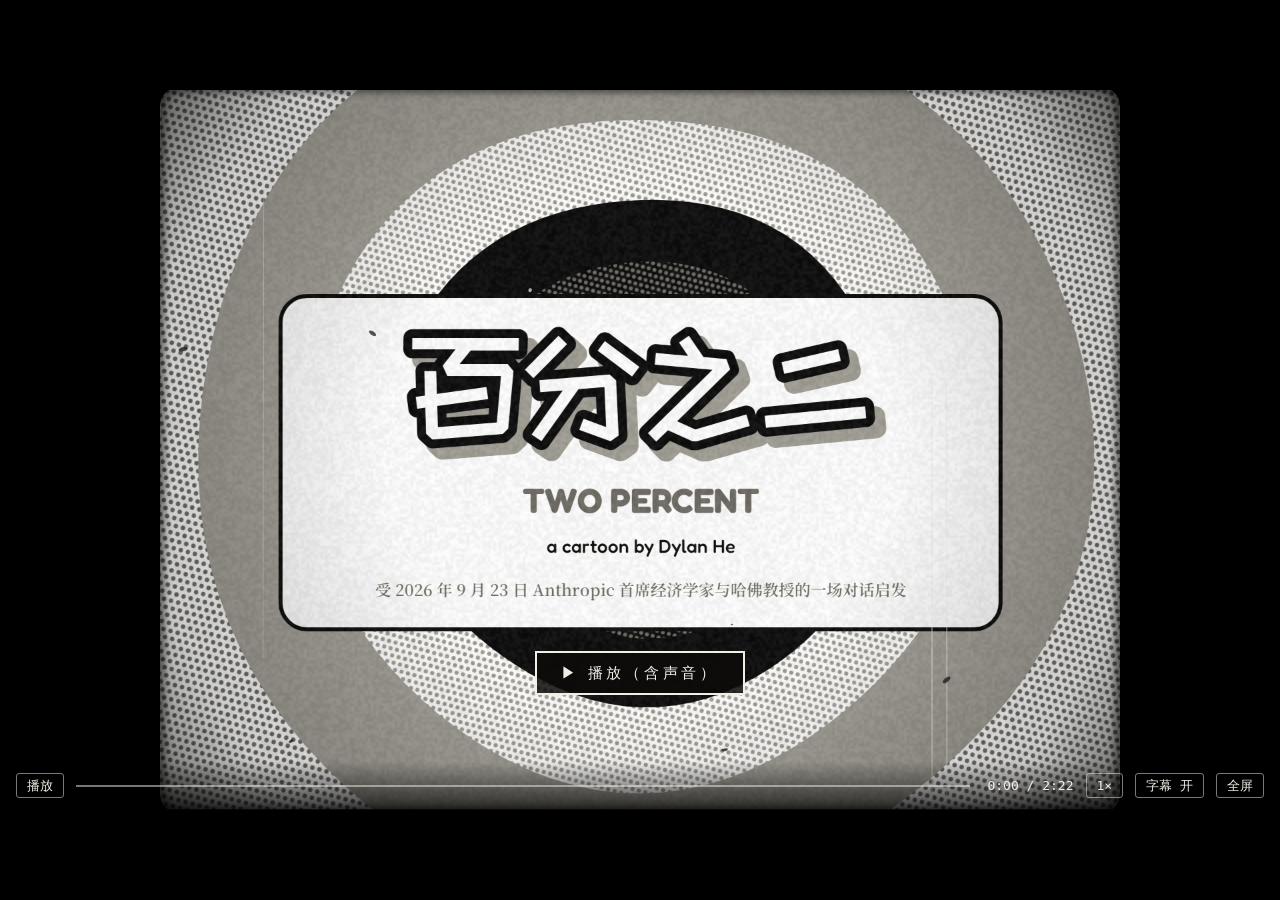
==== commit 17317986: "《百分之二》v2: date of the conversation on the title card Co-Authored-By: Claude Opus 5.5 <noreply@anthro" ====
--- a/two-percent-v2/index.html
+++ b/two-percent-v2/index.html
@@ -890,7 +890,7 @@
     fatTitle(g, '百分之二', 960, 450, 190, { bounce: i => -Math.max(0, Math.sin((t / BEAT - i * .5) * Math.PI)) * 24 * seg(t, .4, .9) });
     g.font = `700 52px ${LAT}`; g.textAlign = 'center'; g.fillStyle = P.dmid; g.fillText('TWO PERCENT', 960, 635);
     g.font = `500 28px ${LAT}`; g.fillStyle = P.ink; g.fillText('a cartoon by Dylan He', 960, 695);
-    g.font = `600 24px ${ZH_SUB}`; g.fillStyle = P.dmid; g.fillText('受 Anthropic 首席经济学家与哈佛教授的一场对话启发', 960, 760);
+    g.font = `600 24px ${ZH_SUB}`; g.fillStyle = P.dmid; g.fillText('受 2026 年 9 月 23 日 Anthropic 首席经济学家与哈佛教授的一场对话启发', 960, 760);
     g.restore();
   },
   open(t) {
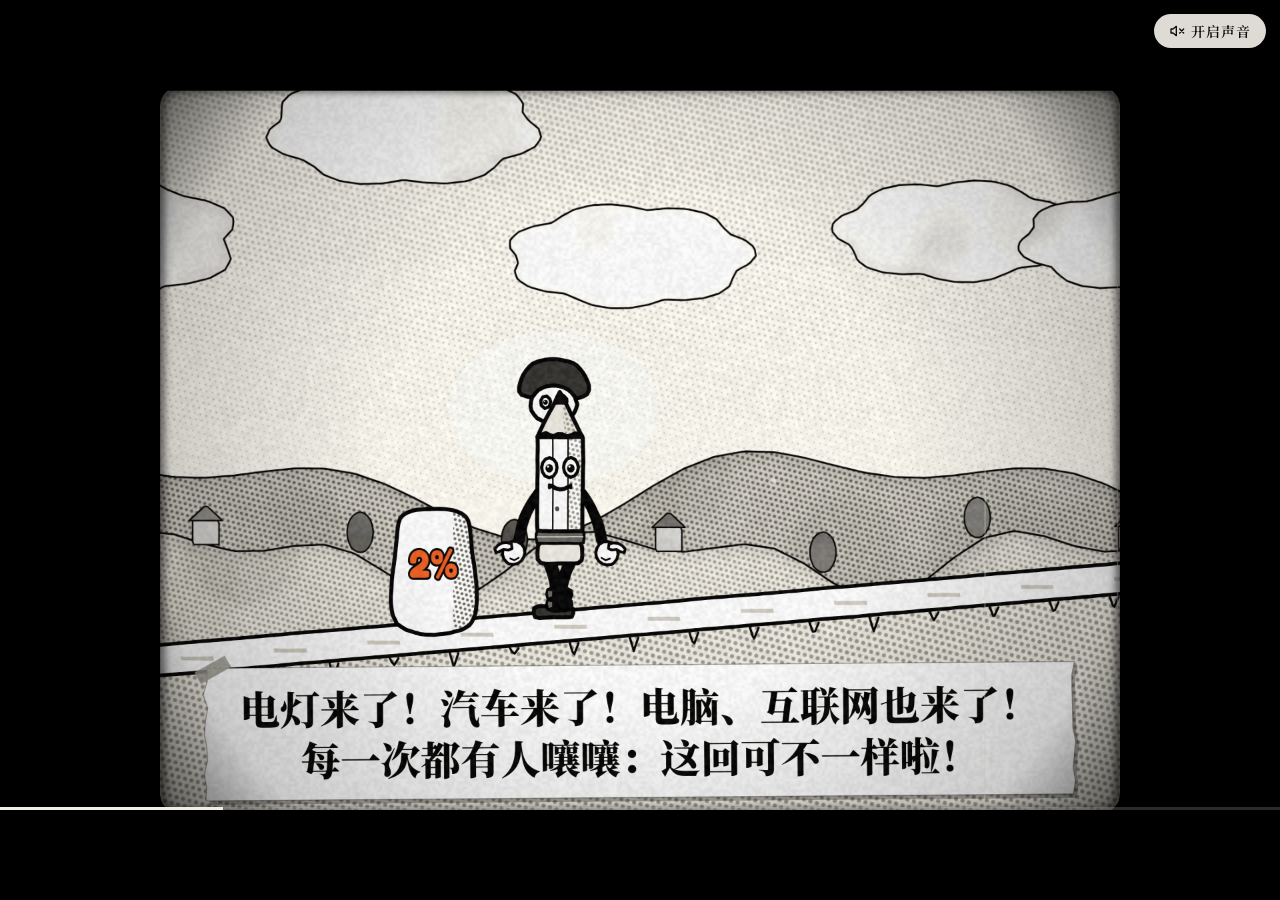
==== commit 1f344e49: "《百分之二》v2: portrait layout on phones, muted autoplay with sound button, persistent progress bar, post" ====
--- a/two-percent-v2/index.html
+++ b/two-percent-v2/index.html
@@ -2,45 +2,59 @@
 <html lang="zh-CN">
 <head>
 <meta charset="utf-8">
-<meta name="viewport" content="width=device-width, initial-scale=1">
-<title>百分之二 · 初稿</title>
+<meta name="viewport" content="width=device-width, initial-scale=1, viewport-fit=cover">
+<title>百分之二 — Dylan He</title>
+<meta name="description" content="一部纯代码画的黑白卡通：AI 越来越聪明，为什么经济增长还是那条百分之二的路？受 2026 年 9 月 23 日 Anthropic 首席经济学家与哈佛教授 Jason Furman 的一场对话启发。">
+<meta property="og:type" content="video.other"><meta property="og:site_name" content="Dylan He"><meta property="og:title" content="百分之二 — Dylan He">
+<meta property="og:description" content="AI 越来越聪明，经济为什么还走在百分之二的路上？纯代码黑白卡通。"><meta property="og:image" content="https://dylanhe.cn/assets/two-percent.jpg"><meta property="og:url" content="https://dylanhe.cn/explainers/two-percent/">
+<meta name="twitter:card" content="summary_large_image"><link rel="canonical" href="https://dylanhe.cn/explainers/two-percent/">
 <link rel="preconnect" href="https://fonts.googleapis.com">
 <link href="https://fonts.googleapis.com/css2?family=Fredoka:wght@500;700&family=ZCOOL+KuaiLe&family=Noto+Serif+SC:wght@600;900&display=swap" rel="stylesheet">
 <style>
-  :root { --ui:#F1EEE6; --ui-dim:rgba(241,238,230,.5); }
+  :root { color-scheme: dark; --ui:#F1EEE6; --ui-dim:rgba(241,238,230,.45); }
   html,body { margin:0; height:100%; background:#000; overflow:hidden; }
-  body { display:flex; align-items:center; justify-content:center; font-family:"Fredoka",sans-serif; }
-  #stage { position:relative; }
+  body { display:flex; align-items:center; justify-content:center; font-family:"Fredoka","PingFang SC",sans-serif; -webkit-tap-highlight-color:transparent; }
+  #stage { position:relative; touch-action:manipulation; }
   canvas { display:block; width:100%; height:100%; }
-  #bar { position:absolute; left:0; right:0; bottom:0; padding:12px 16px; display:flex; gap:12px; align-items:center;
-         background:linear-gradient(transparent, rgba(0,0,0,.7)); color:var(--ui); font:13px/1 monospace; opacity:0; transition:opacity .3s; }
-  #stage.ui #bar, #stage.paused #bar { opacity:1; }
-  #bar button { background:none; border:1px solid var(--ui-dim); color:var(--ui); font:inherit; padding:5px 10px; cursor:pointer; border-radius:3px; }
-  #seek { flex:1; position:relative; height:22px; cursor:pointer; }
-  #seek .track { position:absolute; left:0; right:0; top:10px; height:2px; background:var(--ui-dim); }
-  #seek .fill { position:absolute; left:0; top:10px; height:2px; background:var(--ui); }
-  #time { min-width:92px; text-align:right; }
-  #start { position:absolute; inset:0; display:flex; align-items:flex-end; justify-content:center; cursor:pointer; padding-bottom:9%; }
-  #start span { color:#F1EEE6; border:2px solid #F1EEE6; padding:10px 24px; font-size:15px; letter-spacing:.25em; background:rgba(12,11,10,.85); }
-  #start.hidden { display:none; }
-  #src { position:absolute; left:50%; bottom:13%; transform:translateX(-50%); color:#F1EEE6; background:rgba(12,11,10,.85); border:1.5px solid #F1EEE6; padding:8px 18px; font:14px/1 monospace; letter-spacing:.1em; text-decoration:none; display:none; }
+  /* 常驻细进度条；控制条出现时让位 */
+  #prog { position:absolute; left:0; right:0; bottom:0; height:3px; background:rgba(241,238,230,.18); pointer-events:none; transition:opacity .3s; }
+  #prog i { display:block; height:100%; width:0; background:var(--ui); }
+  #bar { position:absolute; left:0; right:0; bottom:0; padding:10px 14px calc(10px + env(safe-area-inset-bottom,0px)); display:flex; flex-direction:column; gap:8px;
+         background:linear-gradient(transparent, rgba(0,0,0,.75) 35%); color:var(--ui); font:13px/1 ui-monospace,Menlo,monospace; opacity:0; pointer-events:none; transition:opacity .3s; }
+  #stage.ui #bar, #stage.paused #bar, #stage.v #bar { opacity:1; pointer-events:auto; }
+  #stage.ui #prog, #stage.paused #prog, #stage.v #prog { opacity:0; }
+  #stage.v #bar { position:fixed; background:#000; padding-bottom:calc(14px + env(safe-area-inset-bottom,0px)); }
+  .row { display:flex; gap:8px; align-items:center; flex-wrap:wrap; }
+  #bar button, #bar a { background:none; border:1px solid var(--ui-dim); color:var(--ui); font:inherit; padding:6px 10px; cursor:pointer; border-radius:3px; text-decoration:none; }
+  #bar button.on { background:var(--ui); color:#000; }
+  #bar button:focus-visible, #bar a:focus-visible, #hint:focus-visible { outline:2px solid var(--ui); outline-offset:2px; }
+  #seek { flex:1; position:relative; height:24px; cursor:pointer; touch-action:none; }
+  #seek .track { position:absolute; left:0; right:0; top:10px; height:4px; background:var(--ui-dim); border-radius:2px; }
+  #seek .fill { position:absolute; left:0; top:10px; height:4px; background:var(--ui); border-radius:2px; }
+  #time { min-width:84px; text-align:right; }
+  .grow { flex:1; }
+  /* 默认静音；点它才出声 */
+  #hint { position:fixed; top:calc(14px + env(safe-area-inset-top,0px)); right:14px; z-index:3; display:flex; align-items:center; gap:6px; background:rgba(241,238,230,.92); color:#0E0D0C;
+          border:0; padding:9px 15px; border-radius:999px; font:600 14px/1 "PingFang SC","Noto Serif SC",sans-serif; letter-spacing:1px; cursor:pointer; transition:opacity .3s; }
+  #hint svg { width:16px; height:16px; }
+  #hint.off { opacity:0; pointer-events:none; }
+  #src { position:absolute; left:50%; bottom:13%; transform:translateX(-50%); color:#F1EEE6; background:rgba(12,11,10,.85); border:1.5px solid #F1EEE6; padding:8px 18px; font:14px/1 monospace; letter-spacing:.1em; text-decoration:none; display:none; white-space:nowrap; }
+  #stage.v #src { bottom:auto; top:73%; }
   #src.on { display:block; }
+  body.poster #bar, body.poster #prog, body.poster #hint { display:none; }
 </style>
 </head>
 <body>
 <div id="stage" class="paused">
-  <canvas id="c" width="1920" height="1080"></canvas>
-  <div id="start"><span>▶ 播放（含声音）</span></div>
+  <canvas id="c" width="1920" height="1080" aria-label="动画短片《百分之二》：AI 越来越聪明，经济为什么还走在百分之二的路上"></canvas>
   <a id="src" href="https://www.youtube.com/watch?v=BjT27aaM_FY" target="_blank" rel="noopener">▶ 看原访谈（YouTube）</a>
+  <div id="prog"><i></i></div>
   <div id="bar">
-    <button id="play">播放</button>
-    <div id="seek"><div class="track"></div><div class="fill"></div></div>
-    <span id="time">0:00 / 0:00</span>
-    <button id="speed">1×</button>
-    <button id="subs">字幕 开</button>
-    <button id="fs">全屏</button>
+    <div class="row"><button id="play">暂停</button><div id="seek"><div class="track"></div><div class="fill"></div></div><span id="time">0:00 / 0:00</span></div>
+    <div class="row"><button id="snd">开启声音</button><button id="speed">1×</button><button id="subs">字幕 开</button><button id="ratio">横/竖屏</button><button id="fs">全屏</button><span class="grow"></span><a href="https://dylanhe.cn/zh/#explainers">Dylan He 首页</a></div>
   </div>
 </div>
+<button id="hint" type="button"><svg viewBox="0 0 24 24" fill="none" stroke="currentColor" stroke-width="2" stroke-linecap="round" stroke-linejoin="round" aria-hidden="true"><path d="M11 5 6 9H3v6h3l5 4z"/><path d="m22 9-6 6M16 9l6 6"/></svg>开启声音</button>
 <script>
 'use strict';
 /* =====================================================================================
@@ -735,13 +749,13 @@
   // 行首不留破折号
   return lines.map(l => l.replace(/^[—]+/, '')).filter(Boolean);
 }
-function subPlate(gg, text, cx, cy, size = 40) {
+function subPlate(gg, text, cx, cy, size = 40, maxW = 1240, lo = 20, hi = 1060) {
   gg.save(); gg.setTransform(1, 0, 0, 1, 0, 0);
   gg.font = ZH_CARD.replace("900 ", `900 ${size}px `); gg.textAlign = 'center'; gg.textBaseline = 'middle';
-  const lines = wrapZH(gg, text, 1240), lh = size * 1.28;
+  const lines = wrapZH(gg, text, maxW), lh = size * 1.28;
   const tw = Math.max(...lines.map(l => gg.measureText(l).width)), w = tw + size * 1.6, h = size * .75 + lh * lines.length;
-  if (cy + h / 2 > 1060) cy = 1060 - h / 2;
-  if (cy - h / 2 < 20) cy = 20 + h / 2;
+  if (cy + h / 2 > hi) cy = hi - h / 2;
+  if (cy - h / 2 < lo) cy = lo + h / 2;
   gg.translate(cx, cy); gg.rotate(-.008);
   const edge = (x0, s) => { const pts = []; for (let i = 0; i <= 10; i++) pts.push([x0 + s * (hash(i * 7.3 + x0) * 7), -h / 2 + i * h / 10]); return pts; };
   const L = edge(-w / 2, -1), Rr = edge(w / 2, 1).reverse();
@@ -1198,12 +1212,35 @@
   g.setTransform(1, 0, 0, 1, 0, 0); g.globalAlpha = 1; g.fillStyle = P.paper; g.fillRect(0, 0, W, H);
   frameStart(t);
   const sh = shotAt(t);
-  if (new URLSearchParams(location.search).has('sample')) { SHOT_SAMPLE(t); post(t, 0); return; }
+  if (new URLSearchParams(location.search).has('sample')) { SHOT_SAMPLE(t); post(t, 0); compose(T, t); return; }
+  if (POSTER) { SHOT_POSTER(); return; }
   SHOT[sh[1]](t);
-  // 字卡
-  if (showSubs) { const v = VO.find(v => T >= v.ft && T < v.ft + v.d); if (v) subPlate(g, v.s, 960, sh[1] === 'rocket' && t > 46 ? 150 : 990, 60); }
+  // 字卡：横屏压在画面上；竖屏放到画面下方的黑边里（compose 里画）
+  const v = showSubs ? VO.find(v => T >= v.ft && T < v.ft + v.d) : null;
+  if (v && MODE === 'h') subPlate(g, v.s, 960, sh[1] === 'rocket' && t > 46 ? 150 : 990, 60);
   const f = Math.round(t * 24), jump = SHOTS.some(s => s[0] > 0 && Math.round(s[0] * 24) === f) ? 3 : 0;
   post(t, jump);
+  compose(T, t, v);
+}
+
+/* ------------------------------ 横竖屏 ------------------------------ */
+// 横屏 1920×1080：整张胶片直接上屏。竖屏 1080×1920：4:3 片门放在中间，上面片名，下面大字幕
+let MODE = 'h';
+const VW = 1080, VH = 1920, PY = 470, PH = 810;
+function compose(T, t, v) {
+  const o = cv.getContext('2d');
+  o.setTransform(1, 0, 0, 1, 0, 0); o.globalAlpha = 1;
+  if (MODE === 'h') { o.drawImage(filmCv, 0, 0); return; }
+  o.fillStyle = '#000'; o.fillRect(0, 0, VW, VH);
+  o.drawImage(filmCv, GATE.x, 0, GATE.w, GATE.h, 0, PY, VW, PH);
+  const a = seg(t, 4.8, 5.8) * (1 - seg(t, 127.5, 128.5));
+  if (a > 0) {
+    o.globalAlpha = a; o.textAlign = 'center'; o.textBaseline = 'middle';
+    o.font = ZH_CARD.replace('900 ', '900 76px '); o.fillStyle = P.paper; o.fillText('百分之二', VW / 2, 300);
+    o.font = `500 26px ${LAT}`; o.fillStyle = P.mid; o.fillText('TWO PERCENT  ·  a cartoon by Dylan He', VW / 2, 378);
+    o.globalAlpha = 1;
+  }
+  if (v) subPlate(o, v.s, VW / 2, PY + PH + 150, 62, 900, PY + PH + 40, VH - 30);
 }
 
 /* ------------------------------ 声音：合成的 1930 年代小乐队 + 拟音 ------------------------------ */
@@ -1304,7 +1341,7 @@
 const BAND = new Set(['tuba', 'banjo', 'brush', 'trumpet', 'clarinet', 'trombone', 'piano', 'tick', 'stinger']);
 async function loadMusic() {
   if (!USE_MUSIC) return;
-  try { const r = await fetch('music.mp3'); if (r.ok) { AU.musicBuf = await AU.ctx.decodeAudioData(await r.arrayBuffer()); if (playing) startMusic(T, speed); } } catch (e) { }
+  try { const r = await fetch('music.mp3'); if (r.ok) { AU.musicBuf = await AU.ctx.decodeAudioData(await r.arrayBuffer()); if (playing && soundOn) startMusic(T, speed); } } catch (e) { }
 }
 function stopMusic() { if (AU.musicSrc) { try { AU.musicSrc.stop(); } catch (e) { } AU.musicSrc = null; } }
 function startMusic(T, rate) {
@@ -1386,63 +1423,123 @@
     try { PLAY[e.k](w, e, speed); } catch (err) { }
   }
 }
-function resetSchedule(t) { AU.idx = 0; while (AU.idx < EV.length && EV[AU.idx].t < t) AU.idx++; if (AU.ctx) { stopMusic(); newBus(); if (playing) startMusic(t, speed); } }
+function resetSchedule(t) { AU.idx = 0; while (AU.idx < EV.length && EV[AU.idx].t < t) AU.idx++; if (AU.ctx) { stopMusic(); newBus(); if (playing && soundOn) startMusic(t, speed); } }
+
+/* ------------------------------ 海报 ------------------------------ */
+// ?poster=1：整幅 16:9 纸面，片名 + 走在 2% 路上的小人，不加片门
+const POSTER = new URLSearchParams(location.search).has('poster');
+function SHOT_POSTER() {
+  const t = 18.25;   // 迈步的一格
+  g.setTransform(1, 0, 0, 1, 0, 0); g.fillStyle = P.paper; g.fillRect(0, 0, W, H);
+  frameStart(0);
+  setCam(1500, roadY(1500) - 330, .62);
+  road(-400, 3600);
+  milestone(1820, '2%', 1, 0);
+  walker({ x: 1180, y: roadY(1180), t, walk: q(t) / BEAT, mouth: { type: 'smile' } });
+  g.setTransform(1, 0, 0, 1, 0, 0); g.textAlign = 'center'; g.textBaseline = 'middle';
+  g.font = `600 30px ${ZH_SUB}`; g.fillStyle = P.dmid;
+  g.fillText('Anthropic 首席经济学家 × 哈佛 Jason Furman  ·  2026.9.23', 960, 190);
+  g.font = ZH_CARD.replace('900 ', '900 200px '); g.fillStyle = P.ink; g.fillText('百分之二', 960, 330);
+  g.font = `500 26px ${LAT}`; g.fillStyle = P.dmid; g.textAlign = 'right'; g.fillText('Dylan He', 1880, 50);
+  const o = cv.getContext('2d'); o.setTransform(1, 0, 0, 1, 0, 0);
+  o.drawImage(sceneCv, 0, 0);
+  o.globalAlpha = .05; o.drawImage(GRAIN, 0, 0, 2400, 1400); o.globalAlpha = 1;
+}
 
 /* ------------------------------ 播放器 ------------------------------ */
+// 打开就静音播放；点「开启声音」才出声。手机竖屏 / 电脑横屏，转过来自动切换；?ar=h|v 强制
 const stage = document.getElementById('stage');
 const cv = document.getElementById('c');
-mainG = cv.getContext('2d');
+const filmCv = document.createElement('canvas'); filmCv.width = W; filmCv.height = H;
+mainG = filmCv.getContext('2d');
 sceneCv = document.createElement('canvas'); sceneCv.width = W; sceneCv.height = H;
-const bar = { play: document.getElementById('play'), seek: document.getElementById('seek'), time: document.getElementById('time'), subs: document.getElementById('subs'), fs: document.getElementById('fs'), speed: document.getElementById('speed') };
-const fillEl = bar.seek.querySelector('.fill');
-const srcEl = document.getElementById('src');
+const $ = id => document.getElementById(id);
+const bar = { play: $('play'), seek: $('seek'), time: $('time'), subs: $('subs'), fs: $('fs'), speed: $('speed'), snd: $('snd'), ratio: $('ratio') };
+const fillEl = bar.seek.querySelector('.fill'), progEl = $('prog').firstElementChild;
+const srcEl = $('src'), hint = $('hint');
 const params = new URLSearchParams(location.search);
-let T = +(params.get('t') || 0), playing = false, lastNow = 0, speed = 1;
+let T = +(params.get('t') || 0), playing = false, lastNow = 0, speed = 1, soundOn = false;
+let forced = POSTER ? 'h' : (['h', 'v'].includes(params.get('ar')) ? params.get('ar') : null);
 const SPEEDS = [1, 1.5, 2, 3];
 const fmt = s => Math.floor(s / 60) + ':' + String(Math.floor(s % 60)).padStart(2, '0');
-function fit() { const k = Math.min(innerWidth / W, innerHeight / H); stage.style.width = W * k + 'px'; stage.style.height = H * k + 'px'; }
-addEventListener('resize', fit); fit();
+function setMode(m) {
+  MODE = m; const [w, h] = m === 'h' ? [W, H] : [VW, VH];
+  if (cv.width !== w) { cv.width = w; cv.height = h; }
+  stage.className = stage.className.replace(/\b[hv]\b/g, '').trim() + ' ' + m;
+  fit(); if (window.READY && !playing) render(T);
+}
+function fit() {
+  // 竖屏时控制条固定在屏幕底部，画面让出它的高度
+  const [w, h] = MODE === 'h' ? [W, H] : [VW, VH], bh = MODE === 'v' ? $('bar').offsetHeight : 0;
+  const k = Math.min(innerWidth / w, (innerHeight - bh) / h);
+  stage.style.width = w * k + 'px'; stage.style.height = h * k + 'px'; stage.style.marginBottom = bh + 'px';
+}
+const autoMode = () => forced || (innerWidth > innerHeight ? 'h' : 'v');
+addEventListener('resize', () => { if (autoMode() !== MODE) setMode(autoMode()); else fit(); });
+setMode(autoMode());
 function setPlaying(p) {
-  playing = p; initAudio(); if (AU.ctx.state === 'suspended') AU.ctx.resume();
+  playing = p;
   if (p && T >= DUR - .05) T = 0;
-  resetSchedule(T);
-  AU.bed.forEach((gn, i) => gn.gain.setTargetAtTime(p ? [.012, .05][i] : 0, AU.ctx.currentTime, .1));
-  bar.play.textContent = p ? '暂停' : '播放'; stage.classList.toggle('paused', !p);
-  document.getElementById('start').classList.add('hidden'); lastNow = performance.now();
-}
-function setSpeed(v) { speed = v; bar.speed.textContent = v + '×'; resetSchedule(T); }
+  if (soundOn) { resetSchedule(T); AU.bed.forEach((gn, i) => gn.gain.setTargetAtTime(p ? [.012, .05][i] : 0, AU.ctx.currentTime, .1)); }
+  bar.play.textContent = p ? '暂停' : '播放'; stage.classList.toggle('paused', !p); lastNow = performance.now();
+}
+function setSound(on) {
+  soundOn = on;
+  if (on) { initAudio(); AU.ctx.resume(); resetSchedule(T); AU.bed.forEach((gn, i) => gn.gain.setTargetAtTime(playing ? [.012, .05][i] : 0, AU.ctx.currentTime, .1)); }
+  else if (AU.ctx) { stopMusic(); AU.ctx.suspend(); }
+  bar.snd.textContent = on ? '静音' : '开启声音'; bar.snd.classList.toggle('on', on); hint.classList.toggle('off', on);
+}
+function setSpeed(v) { speed = v; bar.speed.textContent = v + '×'; if (soundOn) resetSchedule(T); }
+function seekSet(t) { T = clamp(t, 0, DUR); if (soundOn) resetSchedule(T); if (!playing) render(T); }
 function loop(now) {
   if (playing) { T += (now - lastNow) / 1000 * speed; if (T >= DUR) { T = DUR; setPlaying(false); } }
   lastNow = now;
-  if (!window.__frozen) { render(T); schedule(T, playing, speed); }
+  if (!window.__frozen) { render(T); if (soundOn) schedule(T, playing, speed); }
   srcEl.classList.toggle('on', T >= toFilm(128.6));
-  fillEl.style.width = (T / DUR * 100) + '%'; bar.time.textContent = fmt(T) + ' / ' + fmt(DUR);
+  const pc = (T / DUR * 100) + '%'; fillEl.style.width = pc; progEl.style.width = pc;
+  bar.time.textContent = fmt(T) + ' / ' + fmt(DUR);
   requestAnimationFrame(loop);
 }
-document.getElementById('start').onclick = () => setPlaying(true);
 bar.play.onclick = () => setPlaying(!playing);
+bar.snd.onclick = hint.onclick = () => setSound(!soundOn);
 bar.speed.onclick = () => setSpeed(SPEEDS[(SPEEDS.indexOf(speed) + 1) % SPEEDS.length]);
 bar.subs.onclick = () => { showSubs = !showSubs; bar.subs.textContent = '字幕 ' + (showSubs ? '开' : '关'); };
-bar.fs.onclick = () => document.fullscreenElement ? document.exitFullscreen() : stage.requestFullscreen();
-function seekTo(e) { const r = bar.seek.getBoundingClientRect(); T = clamp((e.clientX - r.left) / r.width) * DUR; resetSchedule(T); }
-bar.seek.addEventListener('pointerdown', e => { seekTo(e); const mv = ev => seekTo(ev); addEventListener('pointermove', mv); addEventListener('pointerup', () => removeEventListener('pointermove', mv), { once: true }); });
-let uiTimer; stage.addEventListener('pointermove', () => { stage.classList.add('ui'); clearTimeout(uiTimer); uiTimer = setTimeout(() => stage.classList.remove('ui'), 1800); });
-cv.addEventListener('click', () => setPlaying(!playing));
+bar.ratio.onclick = () => { forced = MODE === 'h' ? 'v' : 'h'; setMode(forced); };
+bar.fs.onclick = () => {
+  if (document.fullscreenElement) return document.exitFullscreen();
+  const el = document.documentElement;
+  (el.requestFullscreen || el.webkitRequestFullscreen)?.call(el)?.catch?.(() => { });
+};
+function seekTo(e) { const r = bar.seek.getBoundingClientRect(); seekSet(clamp((e.clientX - r.left) / r.width) * DUR); }
+bar.seek.addEventListener('pointerdown', e => { e.preventDefault(); seekTo(e); const mv = ev => seekTo(ev); addEventListener('pointermove', mv); addEventListener('pointerup', () => removeEventListener('pointermove', mv), { once: true }); });
+// 鼠标：移动时出控制条，点画面暂停/播放；触屏：轻点画面出控制条，几秒后收起
+let uiTimer;
+const showUI = ms => { stage.classList.add('ui'); clearTimeout(uiTimer); uiTimer = setTimeout(() => stage.classList.remove('ui'), ms); };
+stage.addEventListener('pointermove', e => { if (e.pointerType === 'mouse') showUI(1800); });
+$('bar').addEventListener('pointerdown', () => showUI(4000));
+cv.addEventListener('pointerup', e => {
+  if (e.pointerType === 'mouse') return setPlaying(!playing);
+  if (stage.classList.contains('ui') || MODE === 'v') setPlaying(!playing);
+  showUI(4000);
+});
 addEventListener('keydown', e => {
   if (e.code === 'Space') { e.preventDefault(); setPlaying(!playing); }
-  if (e.code === 'ArrowRight') { T = Math.min(DUR, T + 5); resetSchedule(T); }
-  if (e.code === 'ArrowLeft') { T = Math.max(0, T - 5); resetSchedule(T); }
+  if (e.code === 'ArrowRight') seekSet(T + 5);
+  if (e.code === 'ArrowLeft') seekSet(T - 5);
   if (e.code === 'KeyF') bar.fs.onclick();
   if (e.code === 'KeyC') bar.subs.onclick();
   if (e.code === 'KeyS') bar.speed.onclick();
+  if (e.code === 'KeyM') setSound(!soundOn);
   if (/^Digit[1-4]$/.test(e.code)) setSpeed(SPEEDS[+e.code.slice(5) - 1]);
 });
 if (params.has('speed') && SPEEDS.includes(+params.get('speed'))) setSpeed(+params.get('speed'));
-window.__film = { render, DUR, VO, SHOTS };
+window.__film = { render, DUR, VO, SHOTS, setMode };
 (async () => {
   try { await document.fonts.ready; for (const f of [`700 40px ${LAT}`, `500 40px ${LAT}`, `40px ${ZH_TITLE}`, `600 40px ${ZH_SUB}`, `900 40px "Noto Serif SC"`]) await document.fonts.load(f, '百分之二各位观众'); } catch (e) { }
   SKY = paintSky();
   window.READY = true;
+  if (POSTER) { document.body.classList.add('poster'); render(0); return; }
+  setPlaying(!params.has('t'));   // 默认静音自动播放；带 ?t= 时停在那一帧
   requestAnimationFrame(loop);
 })();
 </script>
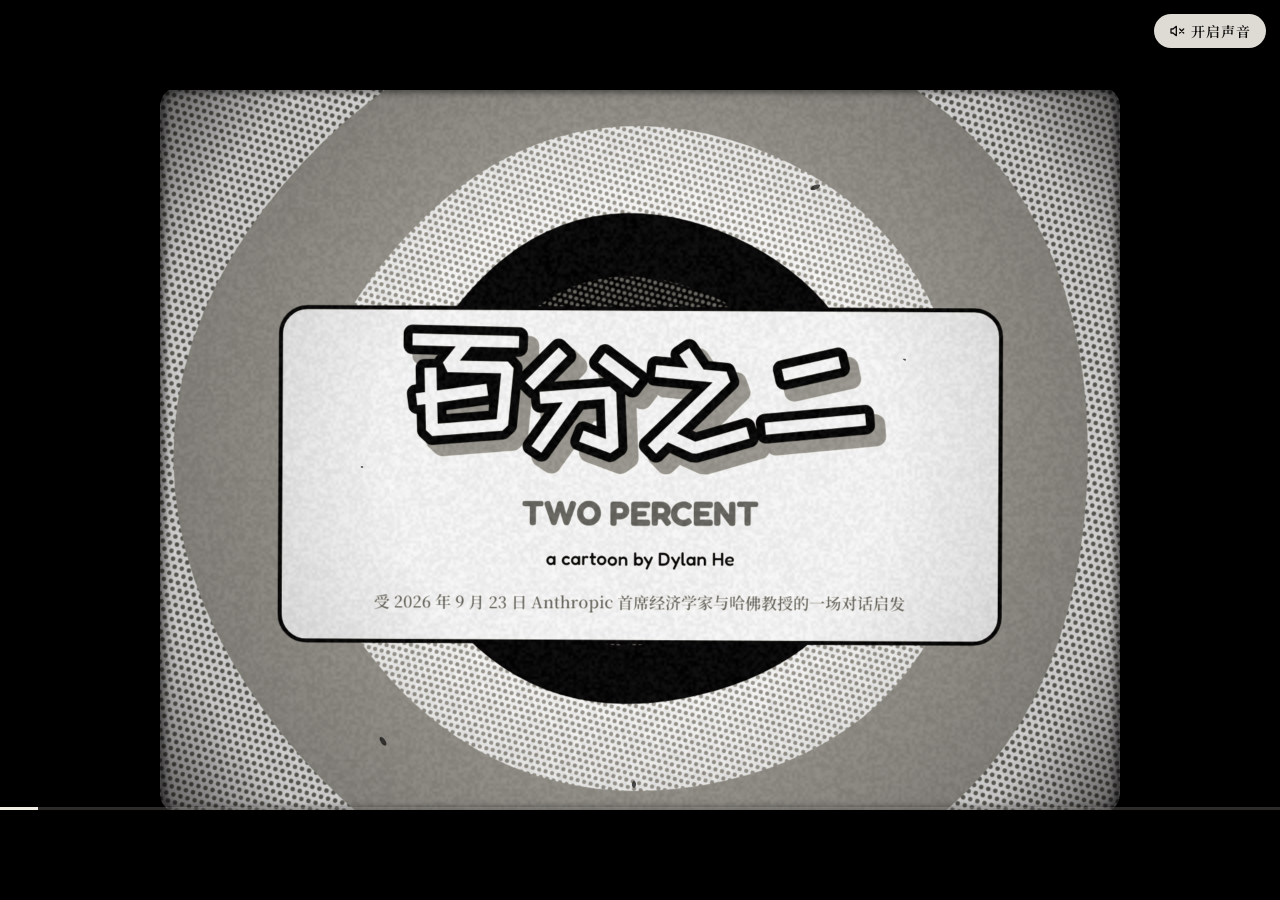
==== commit cf5e67e6: "《百分之二》v2: self-hosted subset fonts, cap frame jumps, keep punctuation off line starts Co-Authored-By" ====
--- a/two-percent-v2/index.html
+++ b/two-percent-v2/index.html
@@ -8,8 +8,14 @@
 <meta property="og:type" content="video.other"><meta property="og:site_name" content="Dylan He"><meta property="og:title" content="百分之二 — Dylan He">
 <meta property="og:description" content="AI 越来越聪明，经济为什么还走在百分之二的路上？纯代码黑白卡通。"><meta property="og:image" content="https://dylanhe.cn/assets/two-percent.jpg"><meta property="og:url" content="https://dylanhe.cn/explainers/two-percent/">
 <meta name="twitter:card" content="summary_large_image"><link rel="canonical" href="https://dylanhe.cn/explainers/two-percent/">
-<link rel="preconnect" href="https://fonts.googleapis.com">
-<link href="https://fonts.googleapis.com/css2?family=Fredoka:wght@500;700&family=ZCOOL+KuaiLe&family=Noto+Serif+SC:wght@600;900&display=swap" rel="stylesheet">
+<style>
+  /* 字体自带（只含片中用到的字），不依赖 Google Fonts：国内也能秒开 */
+  @font-face { font-family:"Fredoka"; font-weight:500; font-display:swap; src:url(fonts/fredoka-500.woff2) format("woff2"); }
+  @font-face { font-family:"Fredoka"; font-weight:700; font-display:swap; src:url(fonts/fredoka-700.woff2) format("woff2"); }
+  @font-face { font-family:"Noto Serif SC"; font-weight:600; font-display:swap; src:url(fonts/serif-600.woff2) format("woff2"); }
+  @font-face { font-family:"Noto Serif SC"; font-weight:900; font-display:swap; src:url(fonts/serif-900.woff2) format("woff2"); }
+  @font-face { font-family:"ZCOOL KuaiLe"; font-weight:400; font-display:swap; src:url(fonts/kuaile.woff2) format("woff2"); }
+</style>
 <style>
   :root { color-scheme: dark; --ui:#F1EEE6; --ui-dim:rgba(241,238,230,.45); }
   html,body { margin:0; height:100%; background:#000; overflow:hidden; }
@@ -742,6 +748,7 @@
       let k = -1;
       for (let i = cur.length - 2; i >= cur.length * .45; i--) if ('，。！？：；、—'.includes(cur[i])) { k = i; break; }
       if (k < 0) k = cur.length - 2;
+      while (k < cur.length - 1 && '，。！？：；、）」”'.includes(cur[k + 1])) k++;   // 标点不放行首
       lines.push(cur.slice(0, k + 1).join('')); cur = cur.slice(k + 1);
     }
   }
@@ -1492,7 +1499,12 @@
 function setSpeed(v) { speed = v; bar.speed.textContent = v + '×'; if (soundOn) resetSchedule(T); }
 function seekSet(t) { T = clamp(t, 0, DUR); if (soundOn) resetSchedule(T); if (!playing) render(T); }
 function loop(now) {
-  if (playing) { T += (now - lastNow) / 1000 * speed; if (T >= DUR) { T = DUR; setPlaying(false); } }
+  if (playing) {
+    // 卡顿的一帧最多只往前走 0.25 秒，不跳戏；有声音时顺手对齐音乐
+    let dt = (now - lastNow) / 1000;
+    if (dt > .25) { dt = 1 / 30; if (soundOn) resetSchedule(T); }
+    T += dt * speed; if (T >= DUR) { T = DUR; setPlaying(false); }
+  }
   lastNow = now;
   if (!window.__frozen) { render(T); if (soundOn) schedule(T, playing, speed); }
   srcEl.classList.toggle('on', T >= toFilm(128.6));
@@ -1535,10 +1547,13 @@
 if (params.has('speed') && SPEEDS.includes(+params.get('speed'))) setSpeed(+params.get('speed'));
 window.__film = { render, DUR, VO, SHOTS, setMode };
 (async () => {
-  try { await document.fonts.ready; for (const f of [`700 40px ${LAT}`, `500 40px ${LAT}`, `40px ${ZH_TITLE}`, `600 40px ${ZH_SUB}`, `900 40px "Noto Serif SC"`]) await document.fonts.load(f, '百分之二各位观众'); } catch (e) { }
+  // 最多等 4 秒字体，网慢也照常开播
+  const fontsP = Promise.all([`700 40px ${LAT}`, `500 40px ${LAT}`, `40px ${ZH_TITLE}`, `600 40px ${ZH_SUB}`, `900 40px "Noto Serif SC"`].map(f => document.fonts.load(f, '百分之二各位观众')));
+  try { await Promise.race([fontsP, new Promise(r => setTimeout(r, 4000))]); } catch (e) { }
   SKY = paintSky();
   window.READY = true;
   if (POSTER) { document.body.classList.add('poster'); render(0); return; }
+  render(T);   // 先画好第一帧（最慢的一帧），再开始计时
   setPlaying(!params.has('t'));   // 默认静音自动播放；带 ?t= 时停在那一帧
   requestAnimationFrame(loop);
 })();
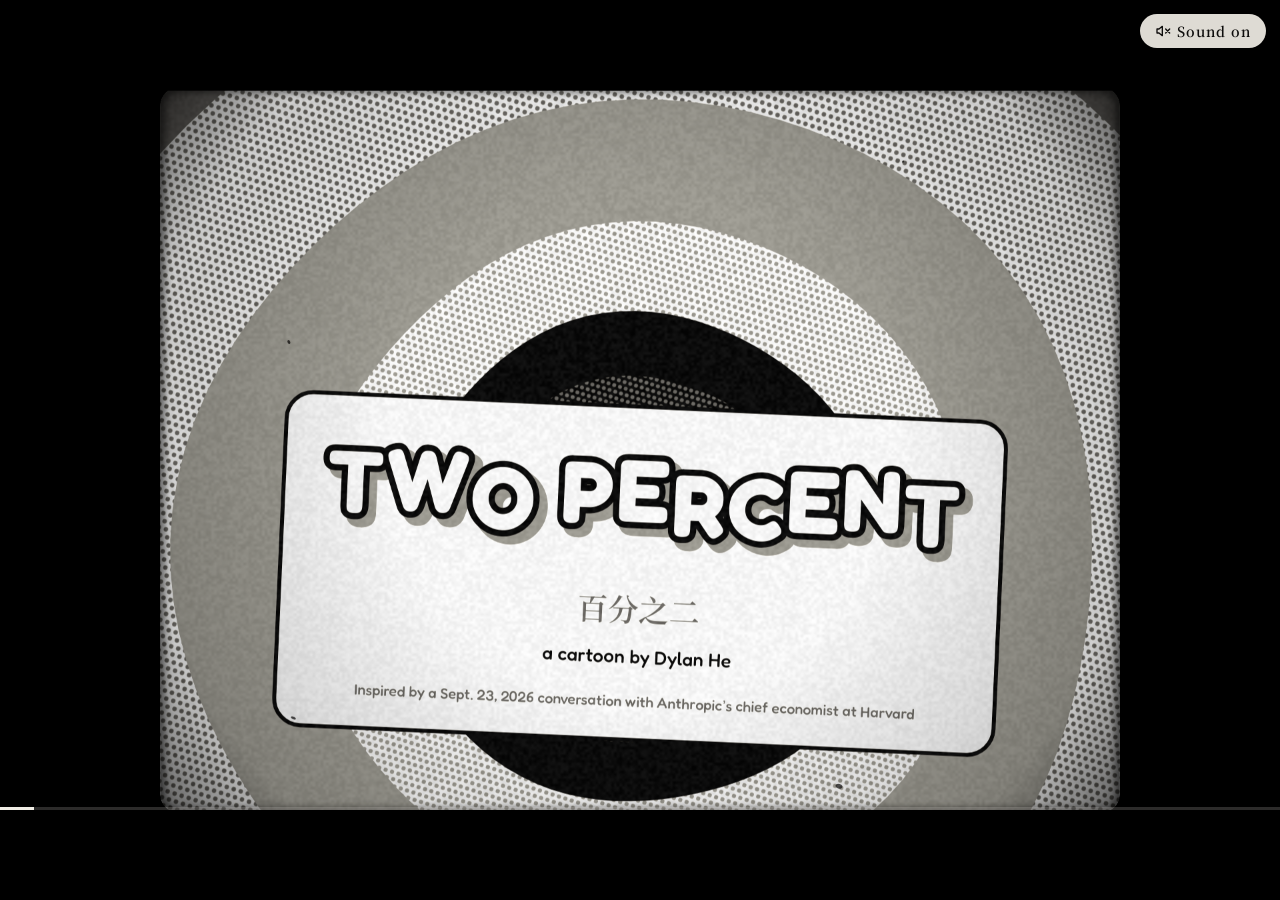
==== commit 76bce4bf: "《百分之二》EN: English narration (two Seed takes, split + old-TV), vo-en/, en/index.html; fix BASE name c" ====
--- a/two-percent-v2/index.html
+++ b/two-percent-v2/index.html
@@ -2,6 +2,7 @@
 <html lang="zh-CN">
 <head>
 <meta charset="utf-8">
+<script>(function(){if(document.documentElement.lang.startsWith("en"))return;var q=new URLSearchParams(location.search);if(q.get("lang"))return;var l=((navigator.languages&&navigator.languages[0])||navigator.language||"").toLowerCase();if(l&&!/^zh/.test(l))location.replace("en/"+location.search+location.hash);})()</script>
 <meta name="viewport" content="width=device-width, initial-scale=1, viewport-fit=cover">
 <title>百分之二 — Dylan He</title>
 <meta name="description" content="一部纯代码画的黑白卡通：AI 越来越聪明，为什么经济增长还是那条百分之二的路？受 2026 年 9 月 23 日 Anthropic 首席经济学家与哈佛教授 Jason Furman 的一场对话启发。">
@@ -102,6 +103,9 @@
 /* 黑白为主：角色占两端（纯白、墨黑），背景用中间几级灰；只有最关键的数字用一个强调色 */
 const P = { white: '#FCFBF7', paper: '#F1EEE6', pale: '#E2DFD6', light: '#C8C5BC', mid: '#9A978F', dmid: '#6B6963', dark: '#3B3A37', ink: '#0E0D0C', inkL: '#4A4844' };
 const ACC = '#E2622B';
+// 语言：en/index.html（<html lang="en">）是英文版；中文页对非中文浏览器自动跳到 en/（见页头）；?lang=en 也可强制
+const LANG = document.documentElement.lang.startsWith('en') ? 'en' : (new URLSearchParams(location.search).get('lang') === 'en' ? 'en' : 'zh');
+const EN = LANG === 'en', L = (zh, en) => EN ? en : zh;
 const ZH_TITLE = '"ZCOOL KuaiLe","Noto Serif SC","WenQuanYi Zen Hei",sans-serif';
 const ZH_SUB = '"Noto Serif SC","WenQuanYi Zen Hei",serif';
 const ZH_CARD = `900 "Noto Serif SC","WenQuanYi Zen Hei",serif`;   // 字卡：粗宋体，像民国报纸和老新闻片字卡
@@ -633,9 +637,9 @@
 function newspaper(x, y, rot, k, headline) {
   push(); translate(x, y); rotate(rot); scale(k);
   shape([[-170, -120], [170, -110], [175, 120], [-165, 115]], { fill: P.white, shade: () => fillLocal(rect(-180, 0, 400, 3), P.light) });
-  wtext('每 日 新 闻', 0, -88, { font: '600 26px "Noto Serif SC",serif' });
+  wtext(L('每 日 新 闻', 'THE DAILY NEWS'), 0, -88, { font: '600 26px "Noto Serif SC",serif' });
   stroke([[-150, -66], [150, -62]], 3, { boil: 0 });
-  wtext(headline[0], 0, -18, { font: `900 54px ${ZH_SUB}`, fill: ACC });
+  wtext(headline[0], 0, -18, { font: `900 ${EN ? 44 : 54}px ${ZH_SUB}`, fill: ACC });
   wtext(headline[1], 0, 34, { font: `600 26px ${ZH_SUB}`, fill: P.dmid });
   for (let i = 0; i < 4; i++) fillOnly(rect(-150 + (i % 2) * 160, 64 + Math.floor(i / 2) * 18, 140, 6), P.light, { boil: .2 });
   pop();
@@ -681,7 +685,7 @@
   push(); translate(x, y - (1 - eo(a)) * 600); rotate(swing);
   stroke([[-70, -200], [-70, -40]], 3); stroke([[70, -200], [70, -40]], 3);
   shape(rr(-150, -50, 300, 100, 14), { fill: P.white });
-  wtext(text, 0, 2, { font: `900 46px ${ZH_SUB}`, fill: ACC });
+  wtext(text, 0, 2, { font: `900 ${EN ? 36 : 46}px ${ZH_SUB}`, fill: ACC });
   pop();
 }
 // 木头：从 a 端到 b 端（世界坐标）
@@ -711,7 +715,8 @@
   shape(rr(-50, -60, 100, 120, 8), { fill: P.white });
   fillOnly(rect(-50, -60, 100, 30), P.ink, { boil: .2 });
   const ph = Math.floor(t / 1.6) % 3;
-  wtext(['一期', '二期', '三期'][ph], 0, 16, { font: `900 34px ${ZH_SUB}` });
+  if (EN) { wtext('PHASE', 0, -45, { font: `700 17px ${LAT}`, fill: P.white }); wtext(['I', 'II', 'III'][ph], 0, 18, { font: `900 46px ${ZH_SUB}` }); }
+  else wtext(['一期', '二期', '三期'][ph], 0, 16, { font: `900 34px ${ZH_SUB}` });
   pop();
 }
 // 同心圆环（取自 Dylan He 的标志）：片名卡 / 片尾的底
@@ -726,9 +731,9 @@
   gg.restore();
 }
 // 胖字片名
-function fatTitle(gg, text, cx, cy, size, { font = ZH_TITLE, bounce = null, face = P.white, track = 0 } = {}) {
+function fatTitle(gg, text, cx, cy, size, { font = ZH_TITLE, weight = '', bounce = null, face = P.white, track = 0 } = {}) {
   gg.save();
-  gg.font = `${size}px ${font}`; gg.textBaseline = 'alphabetic'; gg.textAlign = 'left'; gg.lineJoin = 'round';
+  gg.font = `${weight} ${size}px ${font}`; gg.textBaseline = 'alphabetic'; gg.textAlign = 'left'; gg.lineJoin = 'round';
   const ws = [...text].map(c => gg.measureText(c).width + track), total = ws.reduce((a, b) => a + b, 0) - track;
   let x = cx - total / 2;
   const glyphs = [...text].map((c, i) => { const o = { c, x, dy: bounce ? bounce(i) : 0 }; x += ws[i]; return o; });
@@ -740,6 +745,11 @@
 }
 // 字卡：一条撕边的纸胶带标签；太长就按标点断成两行（宽度不超出片门）
 function wrapZH(gg, text, maxW) {
+  if (EN) {   // 英文按词折行
+    const out = []; let cur = '';
+    for (const w of text.split(' ')) { const tryL = cur ? cur + ' ' + w : w; if (cur && gg.measureText(tryL).width > maxW) { out.push(cur); cur = w; } else cur = tryL; }
+    if (cur) out.push(cur); return out;
+  }
   // 逐字排，超宽时优先退回到本行后半段最近的标点处断开
   const chars = [...text], lines = []; let cur = [];
   for (const ch of chars) {
@@ -833,7 +843,7 @@
 
 /* ------------------------------ 旁白与时间线 ------------------------------ */
 // 老新闻片播音腔语速按约 6.2 字/秒估算每句时长；配音回来后改为真实时长
-const VO = [
+const VO_ZH = [
   [10.4, '各位观众！这个问题您一定听过：学这个专业，以后会不会被 AI 抢了饭碗？'],
   [17.0, '瞧！过去一百四十年，美国经济每年稳稳当当，增长大约百分之二！'],
   [22.2, '电灯来了！汽车来了！电脑、互联网也来了！每一次都有人嚷嚷：这回可不一样啦！'],
@@ -854,9 +864,37 @@
   [114.0, '这条百分之二的路，往后会不会突然变陡？经济学家也没给答案！'],
   [121.3, '就连画这条路的笔——也不知道！'],
   [129.4, '各位观众，下回再见！'],
-].map(([t, s]) => ({ t, s, d: Math.max(1.8, s.replace(/\s/g, '').length / 6.2 + .4) }));
+];
+const VO_EN = [
+  [10.4, "Ladies and gentlemen! You've surely heard this one: will AI take the job you're studying for?"],
+  [17.0, "Look here! For a hundred and forty years, the American economy has grown, steady as you please, about two percent a year!"],
+  [22.2, "Along came the electric light! The motorcar! Computers, and the internet! And every time, somebody hollered: this time it's different!"],
+  [29.4, "But measure it yourself — the slope of this road hardly budges!"],
+  [35.8, "A few years back, some folks swore up and down: by 2026, AI would be this smart!"],
+  [41.3, "Well, wouldn't you know — they called it!"],
+  [43.3, "They also said: by then, jobs would be falling like dominoes!"],
+  [47.4, "But the latest news: U.S. unemployment, 4.1% — near the lowest on record!"],
+  [57.0, "Anthropic's chief economist puts it this way: a job isn't one task — it's a whole chain of them!"],
+  [63.3, "AI can speed up the thinking and the writing a hundredfold! But some things must wait for the real world to answer."],
+  [69.5, "Take a new drug: AI can design ten thousand molecules a day! But every one must be tried in animals and in people — phase one, phase two, phase three — slowly!"],
+  [78.0, "Fill the top as full as you like — it still trickles through the bottleneck, one grain at a time!"],
+  [82.3, "Twenty times more code! And the software actually shipped? Only thirty percent more!"],
+  [90.8, "The host pressed on: I do my research with AI now — so what about my old research assistant?"],
+  [99.0, "The answer: you got stronger, and that job is gone! Both at once!"],
+  [104.4, "The work didn't vanish — it just changed hands!"],
+  [108.2, "So tell me: which end are you carrying?"],
+  [114.0, "Will this two-percent road suddenly turn steep? Even the economist won't say!"],
+  [121.3, "Not even the pen that drew this road knows!"],
+  [129.4, "Ladies and gentlemen — see you next time!"]
+];
+// 字数估时（配音回来后用真实时长）：中文约 6.2 字/秒，英文约 2.7 词/秒
+const VO = (EN ? VO_EN : VO_ZH).map(([t, s]) => ({ t, s, d: Math.max(1.8, EN ? s.split(/\s+/).length / 2.7 + .4 : s.replace(/\s/g, '').length / 6.2 + .4) }));
 /* 真实旁白：vo/NN.mp3（Seed Audio，老电视处理后），VO_META 由 tools/process_vo.py 生成 */
-const VO_META = {"01": {"dur": 6.374}, "02": {"dur": 5.93}, "03": {"dur": 7.158}, "04": {"dur": 3.448}, "05": {"dur": 6.322}, "06": {"dur": 2.247}, "07": {"dur": 3.866}, "08": {"dur": 5.851}, "09": {"dur": 6.4}, "10": {"dur": 6.713}, "11": {"dur": 8.072}, "12": {"dur": 4.963}, "13": {"dur": 4.31}, "14": {"dur": 4.31}, "15": {"dur": 5.042}, "16": {"dur": 2.821}, "17": {"dur": 2.377}, "18": {"dur": 5.825}, "19": {"dur": 2.873}, "20": {"dur": 2.116}}; /*VO_META*/
+const VO_META_ZH = {"01": {"dur": 6.374}, "02": {"dur": 5.93}, "03": {"dur": 7.158}, "04": {"dur": 3.448}, "05": {"dur": 6.322}, "06": {"dur": 2.247}, "07": {"dur": 3.866}, "08": {"dur": 5.851}, "09": {"dur": 6.4}, "10": {"dur": 6.713}, "11": {"dur": 8.072}, "12": {"dur": 4.963}, "13": {"dur": 4.31}, "14": {"dur": 4.31}, "15": {"dur": 5.042}, "16": {"dur": 2.821}, "17": {"dur": 2.377}, "18": {"dur": 5.825}, "19": {"dur": 2.873}, "20": {"dur": 2.116}}; /*VO_META_ZH*/
+const VO_META_EN = {"01": {"dur": 7.68}, "02": {"dur": 8.856}, "03": {"dur": 9.9}, "04": {"dur": 4.545}, "05": {"dur": 7.576}, "06": {"dur": 2.717}, "07": {"dur": 4.833}, "08": {"dur": 7.053}, "09": {"dur": 7.915}, "10": {"dur": 7.889}, "11": {"dur": 16.013}, "12": {"dur": 7.027}, "13": {"dur": 6.008}, "14": {"dur": 7.158}, "15": {"dur": 5.303}, "16": {"dur": 4.127}, "17": {"dur": 4.18}, "18": {"dur": 5.094}, "19": {"dur": 3.056}, "20": {"dur": 3.344}}; /*VO_META_EN*/
+const VO_META = EN ? VO_META_EN : VO_META_ZH;
+const ASSET_BASE = document.documentElement.dataset.base || '';   // en/ 子目录里是 '../'
+const VO_DIR = ASSET_BASE + (EN ? 'vo-en' : 'vo');
 const STORY_DUR = 137;
 // 按真实时长把每句的开始时间往后推（不重叠、留 0.35 s 气口），整片时间轴随之伸缩
 const WARP = (() => {
@@ -908,10 +946,11 @@
     sunburst(g, t, 960, 540);
     g.fillStyle = P.white; g.beginPath(); g.roundRect(420, 310, 1080, 500, 40); g.fill();
     g.strokeStyle = P.ink; g.lineWidth = 6; g.stroke();
-    fatTitle(g, '百分之二', 960, 450, 190, { bounce: i => -Math.max(0, Math.sin((t / BEAT - i * .5) * Math.PI)) * 24 * seg(t, .4, .9) });
-    g.font = `700 52px ${LAT}`; g.textAlign = 'center'; g.fillStyle = P.dmid; g.fillText('TWO PERCENT', 960, 635);
+    const tb = i => -Math.max(0, Math.sin((t / BEAT - i * .5) * Math.PI)) * 24 * seg(t, .4, .9);
+    if (EN) { fatTitle(g, 'TWO PERCENT', 960, 455, 132, { font: LAT, weight: 700, track: 4, bounce: tb }); g.font = `600 46px ${ZH_SUB}`; g.textAlign = 'center'; g.fillStyle = P.dmid; g.fillText('百分之二', 960, 632); }
+    else { fatTitle(g, '百分之二', 960, 450, 190, { bounce: tb }); g.font = `700 52px ${LAT}`; g.textAlign = 'center'; g.fillStyle = P.dmid; g.fillText('TWO PERCENT', 960, 635); }
     g.font = `500 28px ${LAT}`; g.fillStyle = P.ink; g.fillText('a cartoon by Dylan He', 960, 695);
-    g.font = `600 24px ${ZH_SUB}`; g.fillStyle = P.dmid; g.fillText('受 2026 年 9 月 23 日 Anthropic 首席经济学家与哈佛教授的一场对话启发', 960, 760);
+    g.font = EN ? `500 22px ${LAT}` : `600 24px ${ZH_SUB}`; g.fillStyle = P.dmid; g.fillText(L('受 2026 年 9 月 23 日 Anthropic 首席经济学家与哈佛教授的一场对话启发', 'Inspired by a Sept. 23, 2026 conversation with Anthropic’s chief economist at Harvard'), 960, 760);
     g.restore();
   },
   open(t) {
@@ -1015,7 +1054,7 @@
       armR: peel > 0 ? { x: 110, y: -190 + peel * 40, hand: 'grab', rot: 0 } : null });
     if (np > 0) {
       const flyX = lerp(hx + 900, hx + (peel > 0 ? lerp(10, 150, eo(peel)) : 10), eo(np)), flyY = roadY(hx) - 220 + (1 - eo(np)) * -200;
-      newspaper(flyX, flyY + (peel > 0 ? 20 : 0), (1 - np) * 2 + (peel > 0 ? .08 : -.05), peel > 0 ? lerp(.55, .9, eo(peel)) : .55, ['失业率 4.1%', '接近有记录以来最低']);
+      newspaper(flyX, flyY + (peel > 0 ? 20 : 0), (1 - np) * 2 + (peel > 0 ? .08 : -.05), peel > 0 ? lerp(.55, .9, eo(peel)) : .55, L(['失业率 4.1%', '接近有记录以来最低'], ['JOBLESS 4.1%', 'Near the lowest on record']));
     }
   },
   glass(t) {
@@ -1046,8 +1085,8 @@
       if (tip) for (let i = 0; i < 10; i++) { const u = ((t * 3 + i / 10) % 1); dot(rx - 80 - u * 30 + Math.sin(i) * 8, ry - 190 + u * 120, 6, P.dmid); }
     }
     // 吊牌
-    hangSign(gx - 420, gy - 520, '代码 ×20', seg(t, 82.4, 83.2), Math.sin(t * 3) * .04);
-    hangSign(gx + 420, gy - 160, '软件 +30%', seg(t, 84.2, 85.0), Math.sin(t * 3 + 1) * .04);
+    hangSign(gx - 420, gy - 520, L('代码 ×20', 'CODE ×20'), seg(t, 82.4, 83.2), Math.sin(t * 3) * .04);
+    hangSign(gx + 420, gy - 160, L('软件 +30%', 'SHIPPED +30%'), seg(t, 84.2, 85.0), Math.sin(t * 3 + 1) * .04);
     // 小人：等，看怀表，踮脚
     const hx = heroX(t);
     const tap = t > 77.6 ? Math.abs(Math.sin(t * 6)) : 0;
@@ -1148,17 +1187,17 @@
     g.save(); g.setTransform(1, 0, 0, 1, 0, 0);
     sunburst(g, t, 960, 540);
     g.fillStyle = P.white; g.beginPath(); g.roundRect(330, 170, 1260, 720, 40); g.fill(); g.strokeStyle = P.ink; g.lineWidth = 6; g.stroke();
-    fatTitle(g, '完', 960, 270, 130, { bounce: () => -Math.max(0, Math.sin((t / BEAT) * Math.PI)) * 12 });
-    g.font = `700 40px ${LAT}`; g.textAlign = 'center'; g.fillStyle = P.dmid; g.fillText('TWO PERCENT', 960, 420);
+    fatTitle(g, L('完', 'THE END'), 960, 270, EN ? 104 : 130, { font: EN ? LAT : ZH_TITLE, weight: EN ? 700 : '', track: EN ? 4 : 0, bounce: () => -Math.max(0, Math.sin((t / BEAT) * Math.PI)) * 12 });
+    g.font = `700 40px ${LAT}`; g.textAlign = 'center'; g.fillStyle = P.dmid; g.fillText(L('TWO PERCENT', 'TWO PERCENT  ·  百分之二'), 960, 420);
     // 署名：只写由 Dylan He 制作（不放标志）
-    g.font = `600 30px ${ZH_SUB}`; g.textAlign = 'center'; g.fillStyle = P.dmid; g.fillText('制作', 960, 520);
+    g.font = EN ? `500 30px ${LAT}` : `600 30px ${ZH_SUB}`; g.textAlign = 'center'; g.fillStyle = P.dmid; g.fillText(L('制作', 'made by'), 960, 520);
     g.font = `700 76px ${LAT}`; g.fillStyle = P.ink; g.fillText('Dylan He', 960, 600);
     g.textAlign = 'center'; g.fillStyle = P.ink;
-    g.font = `600 23px ${ZH_SUB}`; g.fillText('灵感来源：2026 年 9 月 23 日 · 哈佛大学政治研究所 JFK Jr. 论坛', 960, 700);
+    g.font = EN ? `500 23px ${LAT}` : `600 23px ${ZH_SUB}`; g.fillText(L('灵感来源：2026 年 9 月 23 日 · 哈佛大学政治研究所 JFK Jr. 论坛', 'Inspired by: Sept. 23, 2026 · JFK Jr. Forum, Harvard Institute of Politics'), 960, 700);
     g.font = `500 23px ${LAT}`; g.fillText('"AI and the Future of the Economy" — Peter McCrory (Anthropic) × Jason Furman (Harvard)', 960, 738);
     g.font = `500 23px ${LAT}`; g.fillStyle = P.dmid; g.fillText('youtube.com/watch?v=BjT27aaM_FY', 960, 776);
-    g.font = `600 20px ${ZH_SUB}`; g.fillStyle = P.inkL;
-    g.fillText('新药、沙漏、抬木头等例子为补充，不代表对话者观点 · 画面与声音全部由代码生成', 960, 826);
+    g.font = EN ? `500 18px ${LAT}` : `600 20px ${ZH_SUB}`; g.fillStyle = P.inkL;
+    g.fillText(L('新药、沙漏、抬木头等例子为补充，不代表对话者观点 · 画面与声音全部由代码生成', 'Drug, hourglass and log examples are illustrations, not the speakers’ views · All images and sound made in code'), 960, 826);
     // 墨退开：从满屏的墨里露出片尾卡
     const ir = eio(seg(t, 128.0, 129.4));
     if (ir < 1) { g.fillStyle = P.ink; g.beginPath(); g.rect(0, 0, W, H); g.arc(960, 540, lerp(0, 1300, ir), 0, TAU, true); g.fill('evenodd'); }
@@ -1224,7 +1263,7 @@
   SHOT[sh[1]](t);
   // 字卡：横屏压在画面上；竖屏放到画面下方的黑边里（compose 里画）
   const v = showSubs ? VO.find(v => T >= v.ft && T < v.ft + v.d) : null;
-  if (v && MODE === 'h') subPlate(g, v.s, 960, sh[1] === 'rocket' && t > 46 ? 150 : 990, 60);
+  if (v && MODE === 'h') subPlate(g, v.s, 960, sh[1] === 'rocket' && t > 46 ? 150 : 990, EN ? 52 : 60);
   const f = Math.round(t * 24), jump = SHOTS.some(s => s[0] > 0 && Math.round(s[0] * 24) === f) ? 3 : 0;
   post(t, jump);
   compose(T, t, v);
@@ -1243,11 +1282,11 @@
   const a = seg(t, 4.8, 5.8) * (1 - seg(t, 127.5, 128.5));
   if (a > 0) {
     o.globalAlpha = a; o.textAlign = 'center'; o.textBaseline = 'middle';
-    o.font = ZH_CARD.replace('900 ', '900 76px '); o.fillStyle = P.paper; o.fillText('百分之二', VW / 2, 300);
-    o.font = `500 26px ${LAT}`; o.fillStyle = P.mid; o.fillText('TWO PERCENT  ·  a cartoon by Dylan He', VW / 2, 378);
+    o.font = EN ? `700 72px ${LAT}` : ZH_CARD.replace('900 ', '900 76px '); o.fillStyle = P.paper; o.fillText(L('百分之二', 'TWO PERCENT'), VW / 2, 300);
+    o.font = `500 26px ${LAT}`; o.fillStyle = P.mid; o.fillText(L('TWO PERCENT  ·  a cartoon by Dylan He', 'a cartoon by Dylan He'), VW / 2, 378);
     o.globalAlpha = 1;
   }
-  if (v) subPlate(o, v.s, VW / 2, PY + PH + 150, 62, 900, PY + PH + 40, VH - 30);
+  if (v) subPlate(o, v.s, VW / 2, PY + PH + 150, EN ? 54 : 62, 900, PY + PH + 40, VH - 30);
 }
 
 /* ------------------------------ 声音：合成的 1930 年代小乐队 + 拟音 ------------------------------ */
@@ -1348,7 +1387,7 @@
 const BAND = new Set(['tuba', 'banjo', 'brush', 'trumpet', 'clarinet', 'trombone', 'piano', 'tick', 'stinger']);
 async function loadMusic() {
   if (!USE_MUSIC) return;
-  try { const r = await fetch('music.mp3'); if (r.ok) { AU.musicBuf = await AU.ctx.decodeAudioData(await r.arrayBuffer()); if (playing && soundOn) startMusic(T, speed); } } catch (e) { }
+  try { const r = await fetch(ASSET_BASE + 'music.mp3'); if (r.ok) { AU.musicBuf = await AU.ctx.decodeAudioData(await r.arrayBuffer()); if (playing && soundOn) startMusic(T, speed); } } catch (e) { }
 }
 function stopMusic() { if (AU.musicSrc) { try { AU.musicSrc.stop(); } catch (e) { } AU.musicSrc = null; } }
 function startMusic(T, rate) {
@@ -1361,7 +1400,7 @@
 async function loadVO() {
   if (!VO_META) return;
   await Promise.all(VO.map(async (v, i) => {
-    try { const r = await fetch(`vo/${String(i + 1).padStart(2, '0')}.mp3`); VOBUF[i] = await AU.ctx.decodeAudioData(await r.arrayBuffer()); } catch (e) { }
+    try { const r = await fetch(`${VO_DIR}/${String(i + 1).padStart(2, '0')}.mp3`); VOBUF[i] = await AU.ctx.decodeAudioData(await r.arrayBuffer()); } catch (e) { }
   }));
 }
 function newBus() { for (const k of ['bus', 'voBus']) if (AU[k]) { try { AU[k].disconnect(); } catch (e) { } } AU.bus = AU.ctx.createGain(); AU.bus.gain.value = 1; AU.bus.connect(AU.out); AU.voBus = AU.ctx.createGain(); AU.voBus.connect(AU.master); }
@@ -1444,9 +1483,9 @@
   milestone(1820, '2%', 1, 0);
   walker({ x: 1180, y: roadY(1180), t, walk: q(t) / BEAT, mouth: { type: 'smile' } });
   g.setTransform(1, 0, 0, 1, 0, 0); g.textAlign = 'center'; g.textBaseline = 'middle';
-  g.font = `600 30px ${ZH_SUB}`; g.fillStyle = P.dmid;
-  g.fillText('Anthropic 首席经济学家 × 哈佛 Jason Furman  ·  2026.9.23', 960, 190);
-  g.font = ZH_CARD.replace('900 ', '900 200px '); g.fillStyle = P.ink; g.fillText('百分之二', 960, 330);
+  g.font = EN ? `500 30px ${LAT}` : `600 30px ${ZH_SUB}`; g.fillStyle = P.dmid;
+  g.fillText(L('Anthropic 首席经济学家 × 哈佛 Jason Furman  ·  2026.9.23', 'Anthropic’s chief economist × Harvard’s Jason Furman  ·  Sept. 23, 2026'), 960, 190);
+  g.font = EN ? `700 170px ${LAT}` : ZH_CARD.replace('900 ', '900 200px '); g.fillStyle = P.ink; g.fillText(L('百分之二', 'TWO PERCENT'), 960, 330);
   g.font = `500 26px ${LAT}`; g.fillStyle = P.dmid; g.textAlign = 'right'; g.fillText('Dylan He', 1880, 50);
   const o = cv.getContext('2d'); o.setTransform(1, 0, 0, 1, 0, 0);
   o.drawImage(sceneCv, 0, 0);
@@ -1468,6 +1507,14 @@
 let T = +(params.get('t') || 0), playing = false, lastNow = 0, speed = 1, soundOn = false;
 let forced = POSTER ? 'h' : (['h', 'v'].includes(params.get('ar')) ? params.get('ar') : null);
 const SPEEDS = [1, 1.5, 2, 3];
+if (EN) {   // 界面文字
+  document.documentElement.lang = 'en'; document.title = 'Two Percent — Dylan He';
+  bar.snd.textContent = 'Sound on'; hint.lastChild.textContent = 'Sound on'; bar.subs.textContent = 'Subtitles on';
+  bar.ratio.textContent = 'Rotate'; bar.fs.textContent = 'Fullscreen';
+  const home = document.querySelector('#bar a'); home.textContent = 'Dylan He home'; home.href = 'https://dylanhe.cn/en/#explainers';
+  srcEl.textContent = '▶ Watch the original talk (YouTube)';
+  cv.setAttribute('aria-label', 'Two Percent, an animated short: AI keeps getting smarter, so why is the economy still on the two-percent road?');
+}
 const fmt = s => Math.floor(s / 60) + ':' + String(Math.floor(s % 60)).padStart(2, '0');
 function setMode(m) {
   MODE = m; const [w, h] = m === 'h' ? [W, H] : [VW, VH];
@@ -1488,13 +1535,13 @@
   playing = p;
   if (p && T >= DUR - .05) T = 0;
   if (soundOn) { resetSchedule(T); AU.bed.forEach((gn, i) => gn.gain.setTargetAtTime(p ? [.012, .05][i] : 0, AU.ctx.currentTime, .1)); }
-  bar.play.textContent = p ? '暂停' : '播放'; stage.classList.toggle('paused', !p); lastNow = performance.now();
+  bar.play.textContent = p ? L('暂停', 'Pause') : L('播放', 'Play'); stage.classList.toggle('paused', !p); lastNow = performance.now();
 }
 function setSound(on) {
   soundOn = on;
   if (on) { initAudio(); AU.ctx.resume(); resetSchedule(T); AU.bed.forEach((gn, i) => gn.gain.setTargetAtTime(playing ? [.012, .05][i] : 0, AU.ctx.currentTime, .1)); }
   else if (AU.ctx) { stopMusic(); AU.ctx.suspend(); }
-  bar.snd.textContent = on ? '静音' : '开启声音'; bar.snd.classList.toggle('on', on); hint.classList.toggle('off', on);
+  bar.snd.textContent = on ? L('静音', 'Mute') : L('开启声音', 'Sound on'); hint.lastChild.textContent = L('开启声音', 'Sound on'); bar.snd.classList.toggle('on', on); hint.classList.toggle('off', on);
 }
 function setSpeed(v) { speed = v; bar.speed.textContent = v + '×'; if (soundOn) resetSchedule(T); }
 function seekSet(t) { T = clamp(t, 0, DUR); if (soundOn) resetSchedule(T); if (!playing) render(T); }
@@ -1515,7 +1562,7 @@
 bar.play.onclick = () => setPlaying(!playing);
 bar.snd.onclick = hint.onclick = () => setSound(!soundOn);
 bar.speed.onclick = () => setSpeed(SPEEDS[(SPEEDS.indexOf(speed) + 1) % SPEEDS.length]);
-bar.subs.onclick = () => { showSubs = !showSubs; bar.subs.textContent = '字幕 ' + (showSubs ? '开' : '关'); };
+bar.subs.onclick = () => { showSubs = !showSubs; bar.subs.textContent = L('字幕 ', 'Subtitles ') + (showSubs ? L('开', 'on') : L('关', 'off')); };
 bar.ratio.onclick = () => { forced = MODE === 'h' ? 'v' : 'h'; setMode(forced); };
 bar.fs.onclick = () => {
   if (document.fullscreenElement) return document.exitFullscreen();
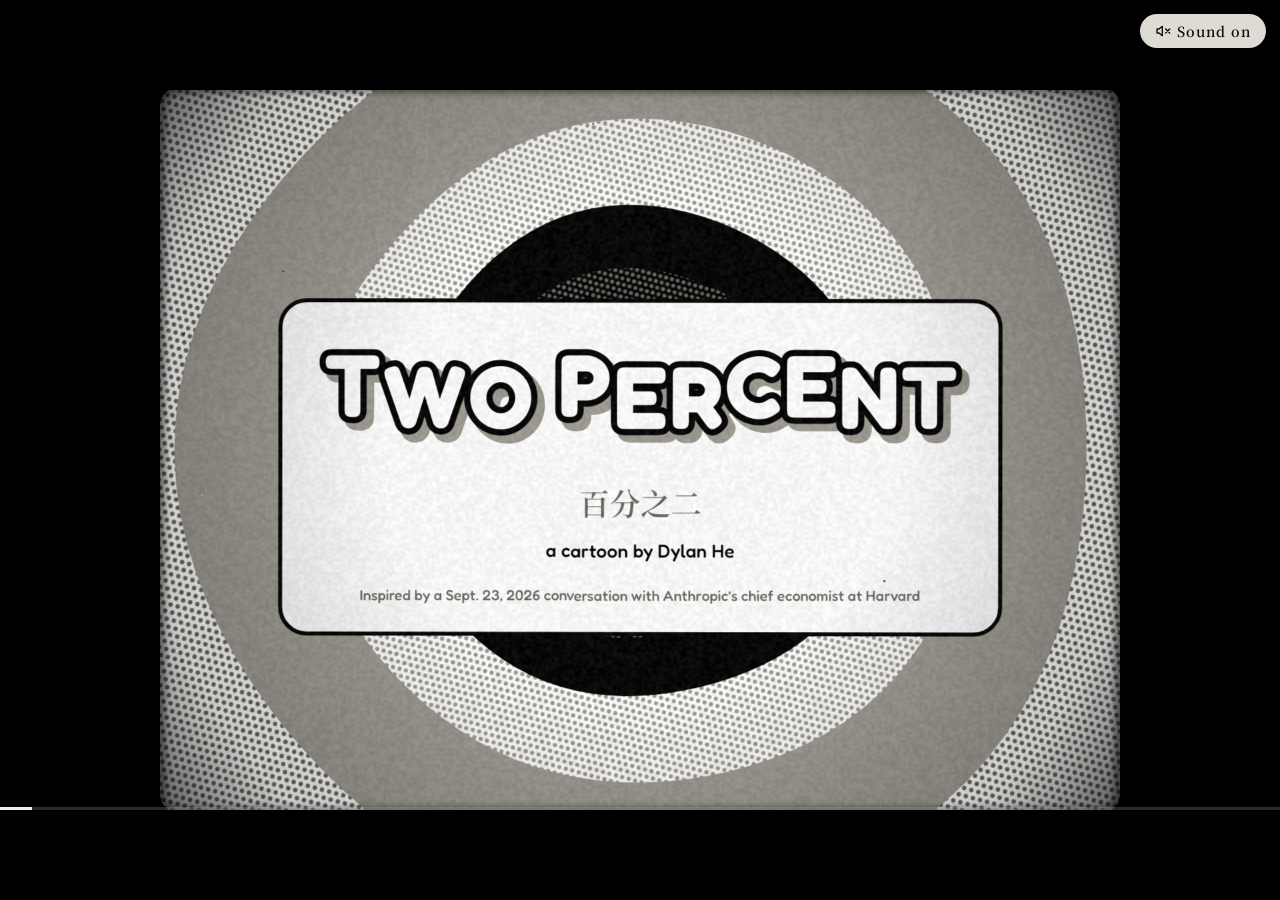
==== commit 1d60648c: "《百分之二》EN: final English narration (half 2 pitch-matched), subset fonts with English glyphs Co-Author" ====
--- a/two-percent-v2/index.html
+++ b/two-percent-v2/index.html
@@ -891,7 +891,7 @@
 const VO = (EN ? VO_EN : VO_ZH).map(([t, s]) => ({ t, s, d: Math.max(1.8, EN ? s.split(/\s+/).length / 2.7 + .4 : s.replace(/\s/g, '').length / 6.2 + .4) }));
 /* 真实旁白：vo/NN.mp3（Seed Audio，老电视处理后），VO_META 由 tools/process_vo.py 生成 */
 const VO_META_ZH = {"01": {"dur": 6.374}, "02": {"dur": 5.93}, "03": {"dur": 7.158}, "04": {"dur": 3.448}, "05": {"dur": 6.322}, "06": {"dur": 2.247}, "07": {"dur": 3.866}, "08": {"dur": 5.851}, "09": {"dur": 6.4}, "10": {"dur": 6.713}, "11": {"dur": 8.072}, "12": {"dur": 4.963}, "13": {"dur": 4.31}, "14": {"dur": 4.31}, "15": {"dur": 5.042}, "16": {"dur": 2.821}, "17": {"dur": 2.377}, "18": {"dur": 5.825}, "19": {"dur": 2.873}, "20": {"dur": 2.116}}; /*VO_META_ZH*/
-const VO_META_EN = {"01": {"dur": 7.68}, "02": {"dur": 8.856}, "03": {"dur": 9.9}, "04": {"dur": 4.545}, "05": {"dur": 7.576}, "06": {"dur": 2.717}, "07": {"dur": 4.833}, "08": {"dur": 7.053}, "09": {"dur": 7.915}, "10": {"dur": 7.889}, "11": {"dur": 16.013}, "12": {"dur": 7.027}, "13": {"dur": 6.008}, "14": {"dur": 7.158}, "15": {"dur": 5.303}, "16": {"dur": 4.127}, "17": {"dur": 4.18}, "18": {"dur": 5.094}, "19": {"dur": 3.056}, "20": {"dur": 3.344}}; /*VO_META_EN*/
+const VO_META_EN = {"01": {"dur": 7.68}, "02": {"dur": 8.856}, "03": {"dur": 9.9}, "04": {"dur": 4.545}, "05": {"dur": 7.576}, "06": {"dur": 2.717}, "07": {"dur": 4.833}, "08": {"dur": 7.053}, "09": {"dur": 7.915}, "10": {"dur": 7.889}, "11": {"dur": 15.987}, "12": {"dur": 6.949}, "13": {"dur": 6.008}, "14": {"dur": 7.158}, "15": {"dur": 5.303}, "16": {"dur": 4.127}, "17": {"dur": 4.049}, "18": {"dur": 5.042}, "19": {"dur": 3.03}, "20": {"dur": 3.344}}; /*VO_META_EN*/
 const VO_META = EN ? VO_META_EN : VO_META_ZH;
 const ASSET_BASE = document.documentElement.dataset.base || '';   // en/ 子目录里是 '../'
 const VO_DIR = ASSET_BASE + (EN ? 'vo-en' : 'vo');
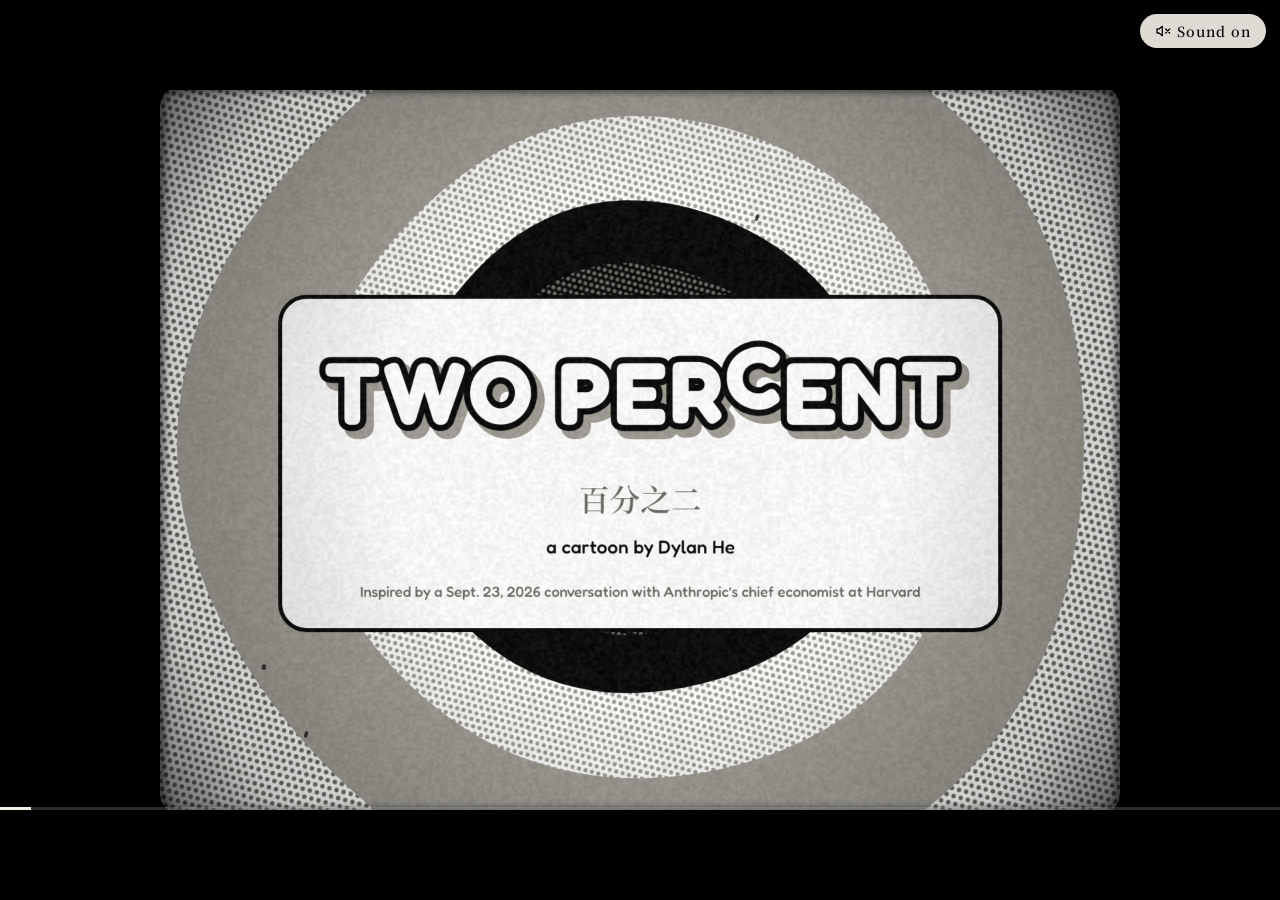
==== commit d4ff273d: "《百分之二》: poster mode without grain (smaller image files) Co-Authored-By: Claude Opus 5.5 <noreply@ant" ====
--- a/two-percent-v2/index.html
+++ b/two-percent-v2/index.html
@@ -1489,7 +1489,7 @@
   g.font = `500 26px ${LAT}`; g.fillStyle = P.dmid; g.textAlign = 'right'; g.fillText('Dylan He', 1880, 50);
   const o = cv.getContext('2d'); o.setTransform(1, 0, 0, 1, 0, 0);
   o.drawImage(sceneCv, 0, 0);
-  o.globalAlpha = .05; o.drawImage(GRAIN, 0, 0, 2400, 1400); o.globalAlpha = 1;
+  // 海报不加颗粒：缩成卡片后看不出来，却让图片体积翻倍
 }
 
 /* ------------------------------ 播放器 ------------------------------ */
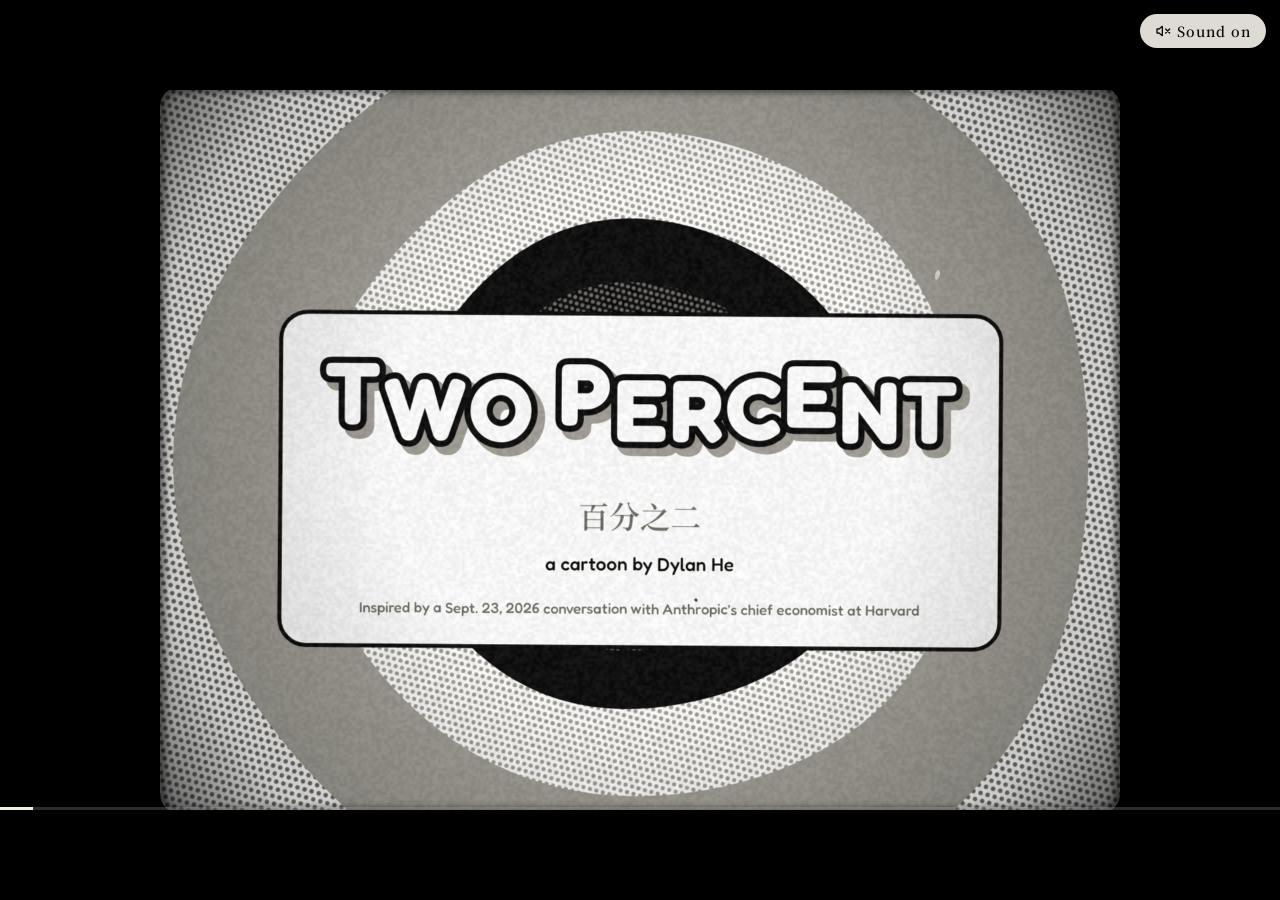
==== commit 9a033875: "《百分之二》: iPhone silent-switch workaround and phone tip; template updated Co-Authored-By: Claude Opus " ====
--- a/two-percent-v2/index.html
+++ b/two-percent-v2/index.html
@@ -45,6 +45,10 @@
           border:0; padding:9px 15px; border-radius:999px; font:600 14px/1 "PingFang SC","Noto Serif SC",sans-serif; letter-spacing:1px; cursor:pointer; transition:opacity .3s; }
   #hint svg { width:16px; height:16px; }
   #hint.off { opacity:0; pointer-events:none; }
+  /* 手机静音键会让网页没声：开声音后在原位置提示几秒 */
+  #ringtip { position:fixed; top:calc(14px + env(safe-area-inset-top,0px)); right:14px; z-index:3; background:rgba(12,11,10,.85); color:#F1EEE6; border:1px solid rgba(241,238,230,.45);
+             padding:8px 13px; border-radius:999px; font:13px/1.3 "PingFang SC","Noto Serif SC",sans-serif; letter-spacing:.5px; opacity:0; pointer-events:none; transition:opacity .4s; }
+  #ringtip.on { opacity:1; }
   #src { position:absolute; left:50%; bottom:13%; transform:translateX(-50%); color:#F1EEE6; background:rgba(12,11,10,.85); border:1.5px solid #F1EEE6; padding:8px 18px; font:14px/1 monospace; letter-spacing:.1em; text-decoration:none; display:none; white-space:nowrap; }
   #stage.v #src { bottom:auto; top:73%; }
   #src.on { display:block; }
@@ -61,6 +65,7 @@
     <div class="row"><button id="snd">开启声音</button><button id="speed">1×</button><button id="subs">字幕 开</button><button id="ratio">横/竖屏</button><button id="fs">全屏</button><span class="grow"></span><a href="https://dylanhe.cn/zh/#explainers">Dylan He 首页</a></div>
   </div>
 </div>
+<div id="ringtip" role="status"></div>
 <button id="hint" type="button"><svg viewBox="0 0 24 24" fill="none" stroke="currentColor" stroke-width="2" stroke-linecap="round" stroke-linejoin="round" aria-hidden="true"><path d="M11 5 6 9H3v6h3l5 4z"/><path d="m22 9-6 6M16 9l6 6"/></svg>开启声音</button>
 <script>
 'use strict';
@@ -1537,10 +1542,28 @@
   if (soundOn) { resetSchedule(T); AU.bed.forEach((gn, i) => gn.gain.setTargetAtTime(p ? [.012, .05][i] : 0, AU.ctx.currentTime, .1)); }
   bar.play.textContent = p ? L('暂停', 'Pause') : L('播放', 'Play'); stage.classList.toggle('paused', !p); lastNow = performance.now();
 }
+// iPhone 的静音键会把网页声音一起关掉：先请求「媒体播放」模式（Safari 16.4+），旧系统用一段循环的静音 <audio> 达到同样效果
+let silentEl = null;
+function unmuteIOS() {
+  try { if (navigator.audioSession) navigator.audioSession.type = 'playback'; } catch (e) { }
+  if (silentEl) return silentEl.play().catch(() => { });
+  const n = 800, b = new Uint8Array(44 + n), v = new DataView(b.buffer), w = (o, t) => [...t].forEach((c, i) => b[o + i] = c.charCodeAt(0));
+  w(0, 'RIFF'); v.setUint32(4, 36 + n, true); w(8, 'WAVEfmt '); v.setUint32(16, 16, true); v.setUint16(20, 1, true); v.setUint16(22, 1, true);
+  v.setUint32(24, 8000, true); v.setUint32(28, 8000, true); v.setUint16(32, 1, true); v.setUint16(34, 8, true); w(36, 'data'); v.setUint32(40, n, true); b.fill(128, 44);
+  silentEl = new Audio(URL.createObjectURL(new Blob([b], { type: 'audio/wav' }))); silentEl.loop = true; silentEl.setAttribute('playsinline', '');
+  silentEl.play().catch(() => { });
+}
+let ringTipShown = false;
+function ringTip() {
+  if (ringTipShown || !matchMedia('(hover: none)').matches) return;   // 只在手机上提示一次
+  ringTipShown = true; const el = document.getElementById('ringtip');
+  el.textContent = L('没声音？请关掉手机的静音', 'No sound? Turn off silent mode'); el.classList.add('on');
+  setTimeout(() => el.classList.remove('on'), 5000);
+}
 function setSound(on) {
   soundOn = on;
-  if (on) { initAudio(); AU.ctx.resume(); resetSchedule(T); AU.bed.forEach((gn, i) => gn.gain.setTargetAtTime(playing ? [.012, .05][i] : 0, AU.ctx.currentTime, .1)); }
-  else if (AU.ctx) { stopMusic(); AU.ctx.suspend(); }
+  if (on) { unmuteIOS(); ringTip(); initAudio(); AU.ctx.resume(); resetSchedule(T); AU.bed.forEach((gn, i) => gn.gain.setTargetAtTime(playing ? [.012, .05][i] : 0, AU.ctx.currentTime, .1)); }
+  else { if (AU.ctx) { stopMusic(); AU.ctx.suspend(); } if (silentEl) silentEl.pause(); }
   bar.snd.textContent = on ? L('静音', 'Mute') : L('开启声音', 'Sound on'); hint.lastChild.textContent = L('开启声音', 'Sound on'); bar.snd.classList.toggle('on', on); hint.classList.toggle('off', on);
 }
 function setSpeed(v) { speed = v; bar.speed.textContent = v + '×'; if (soundOn) resetSchedule(T); }
